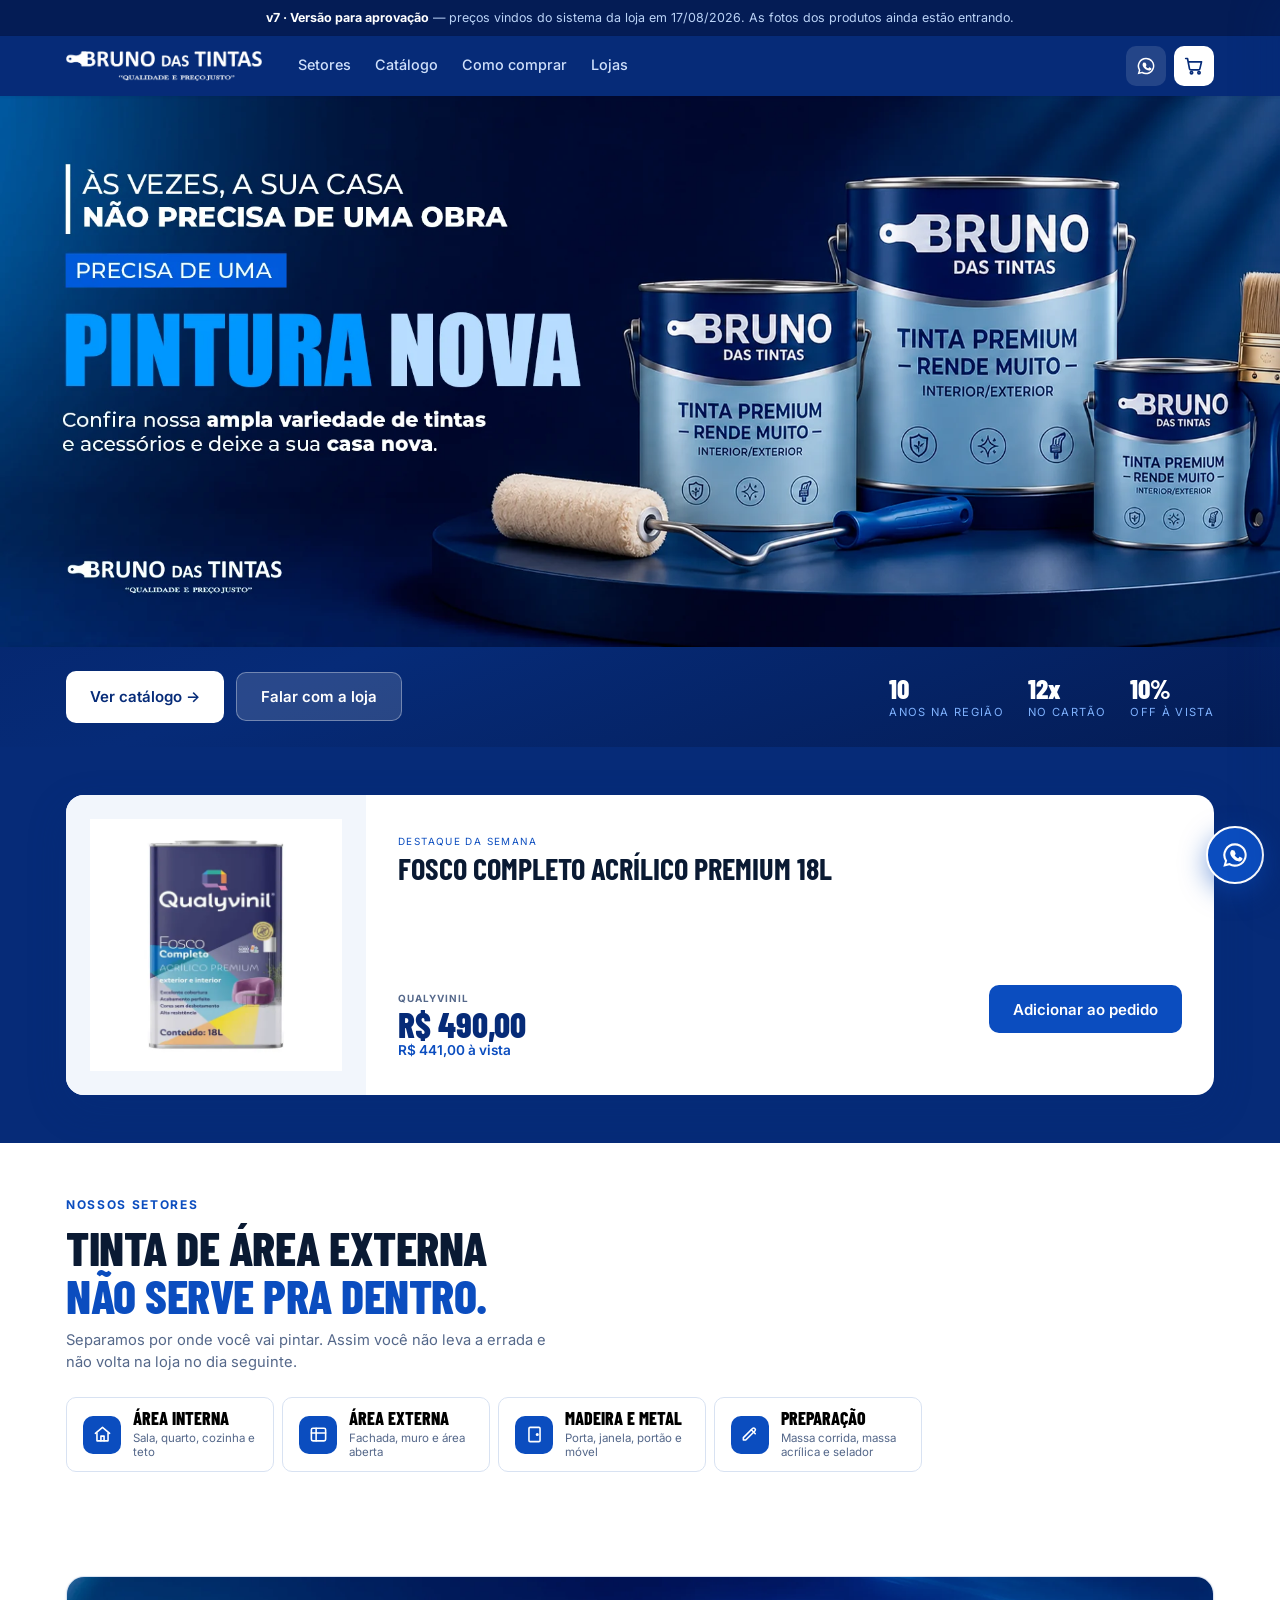
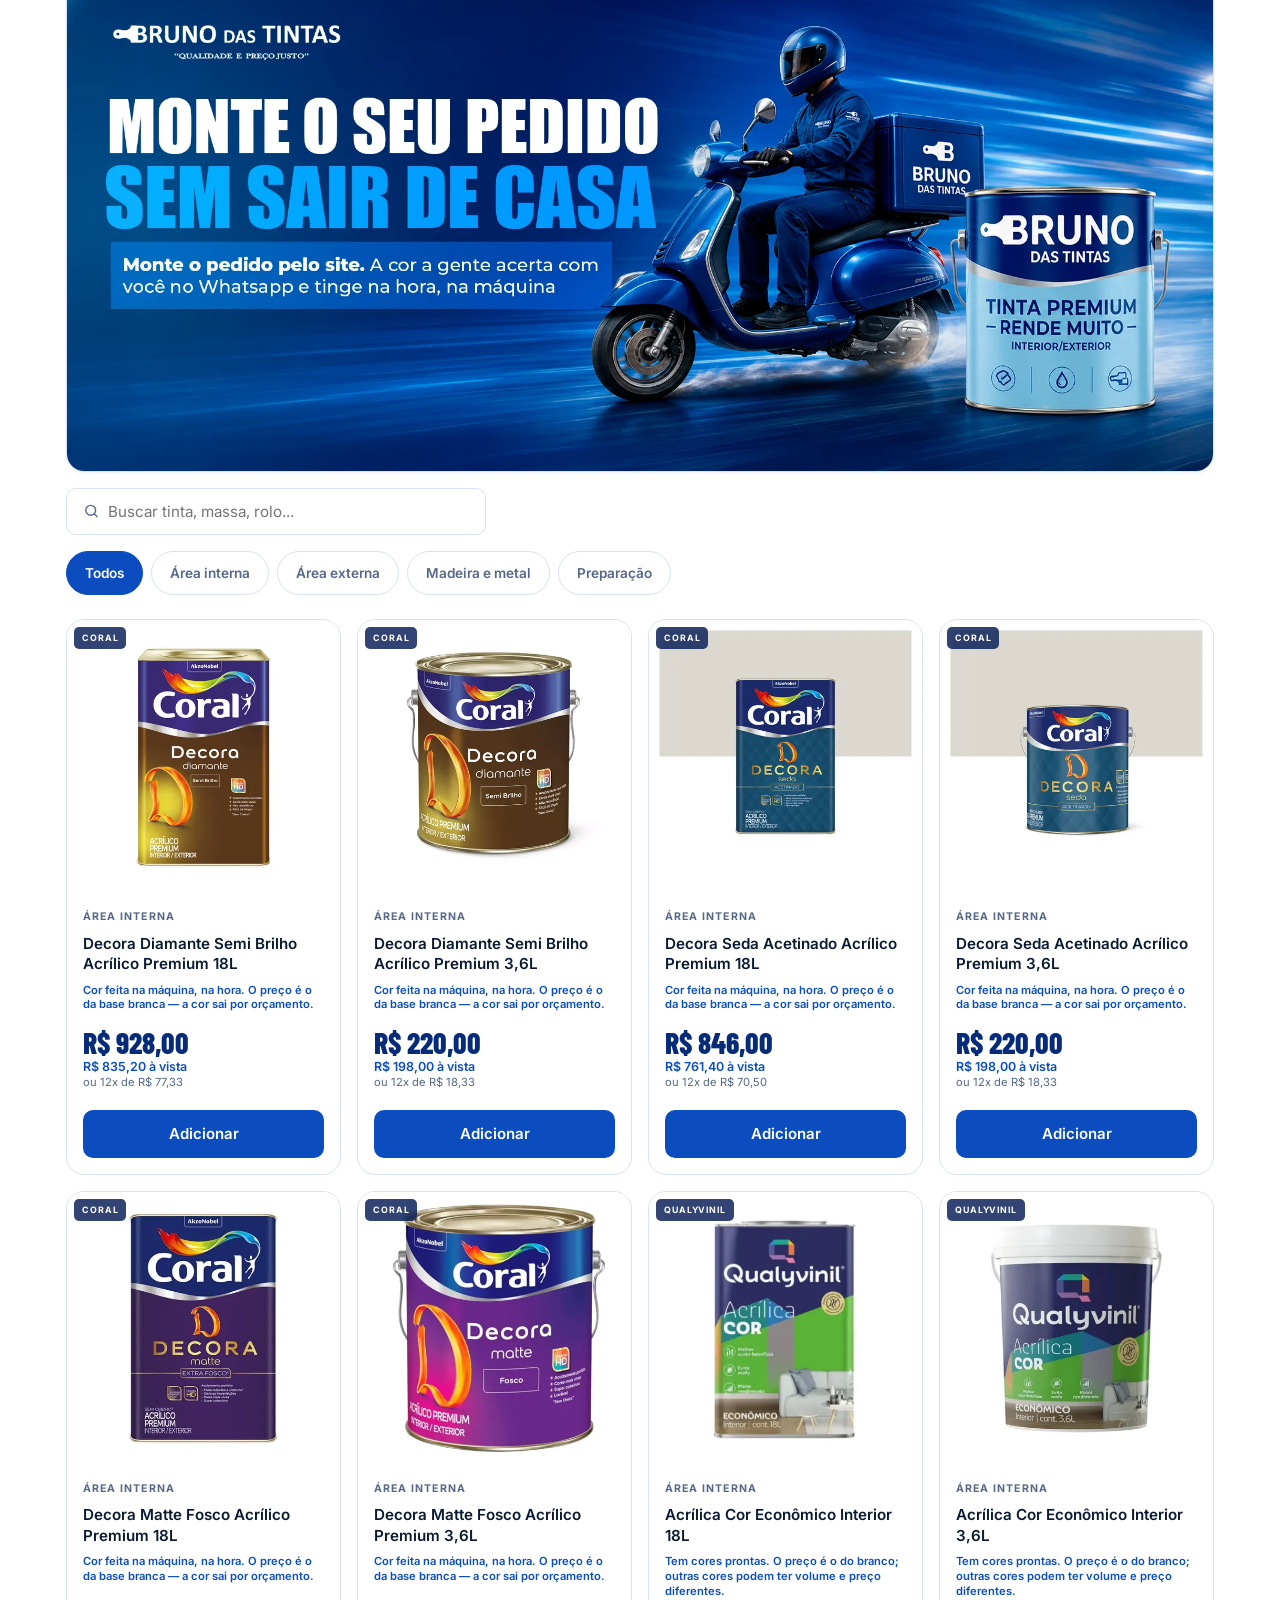
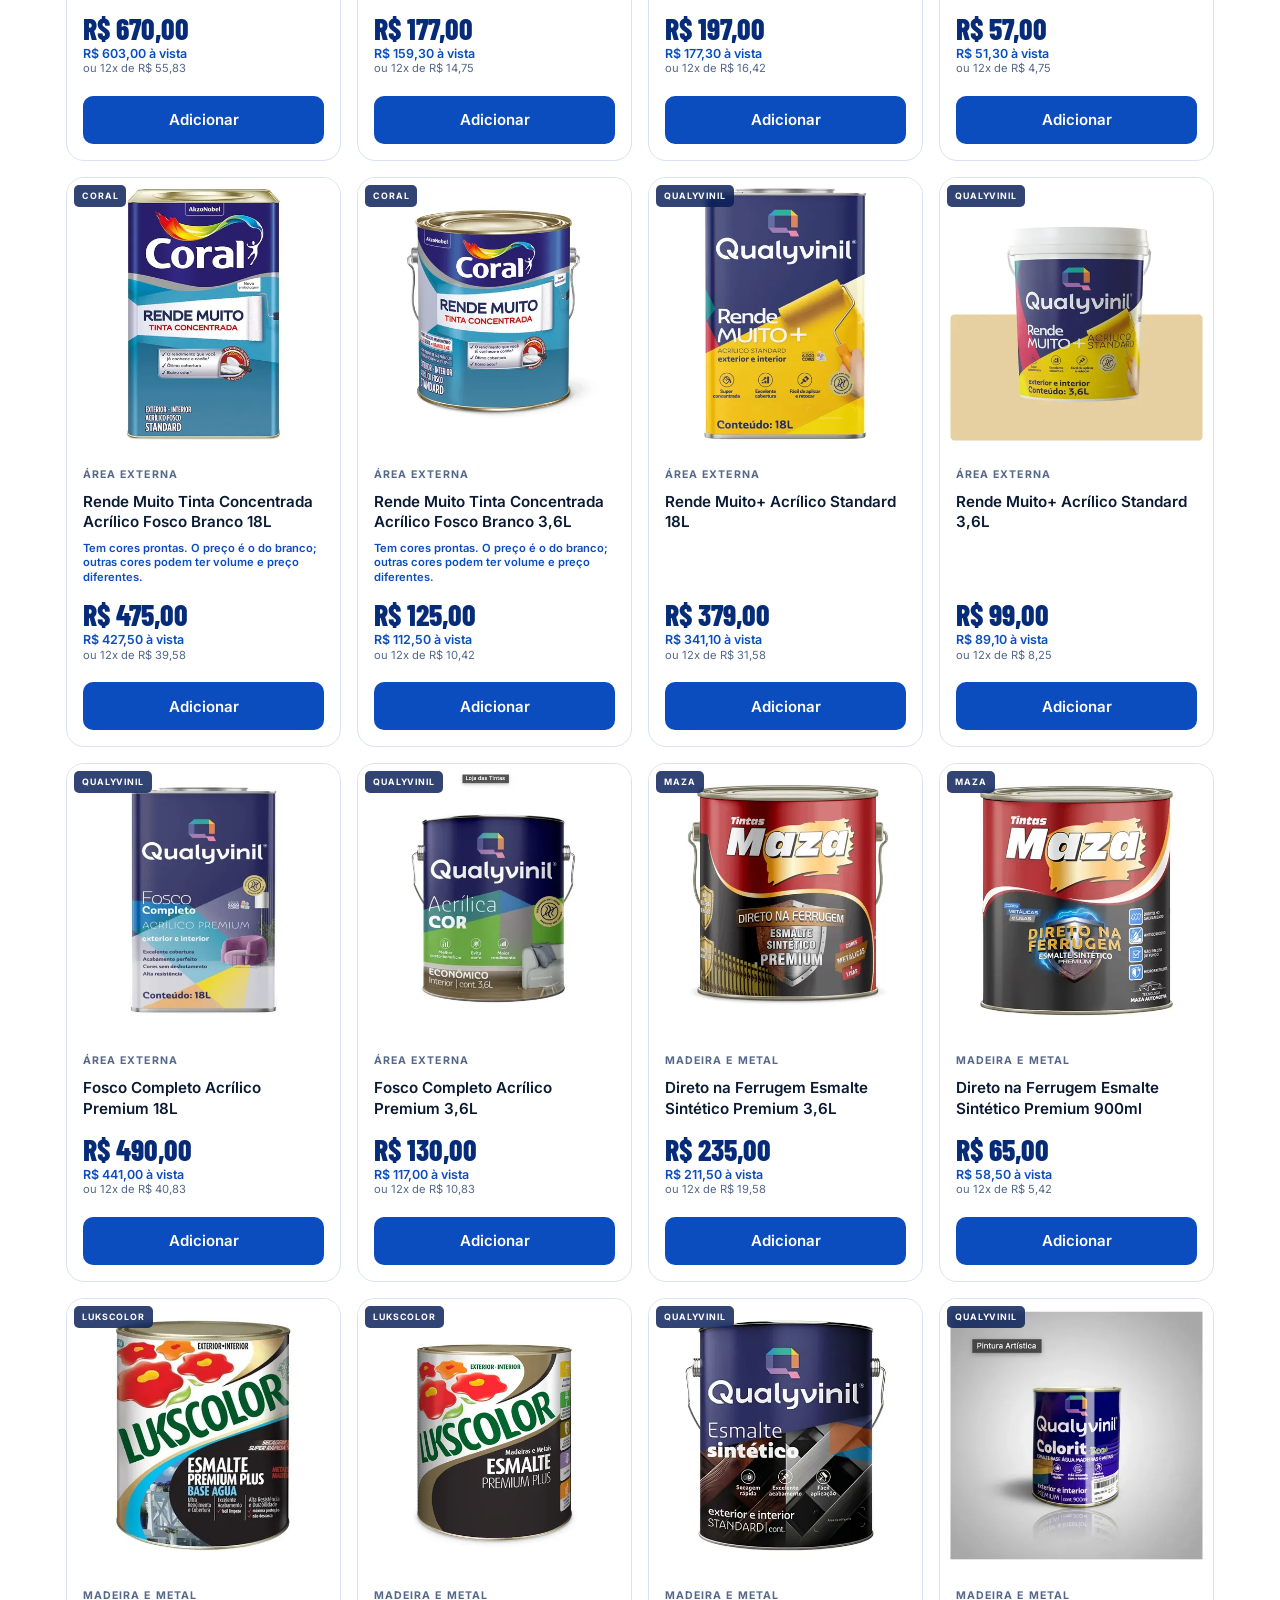
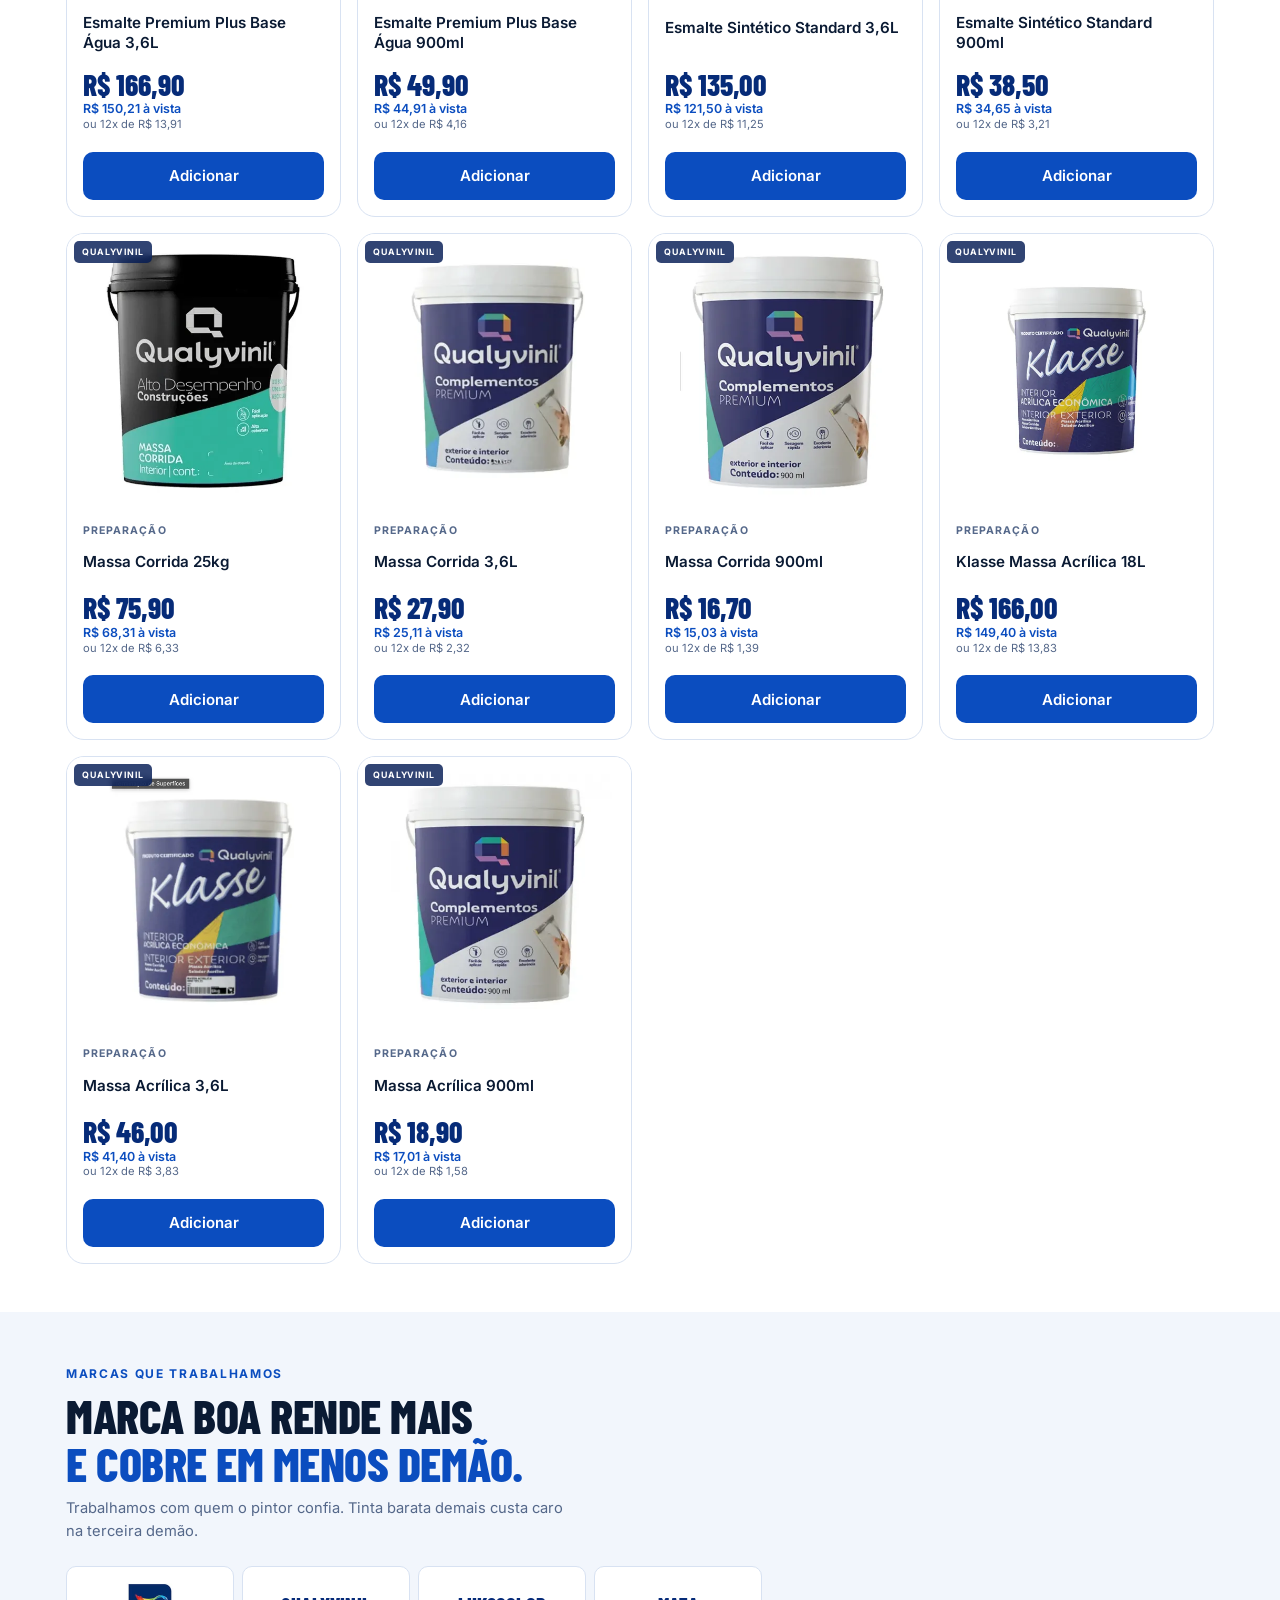
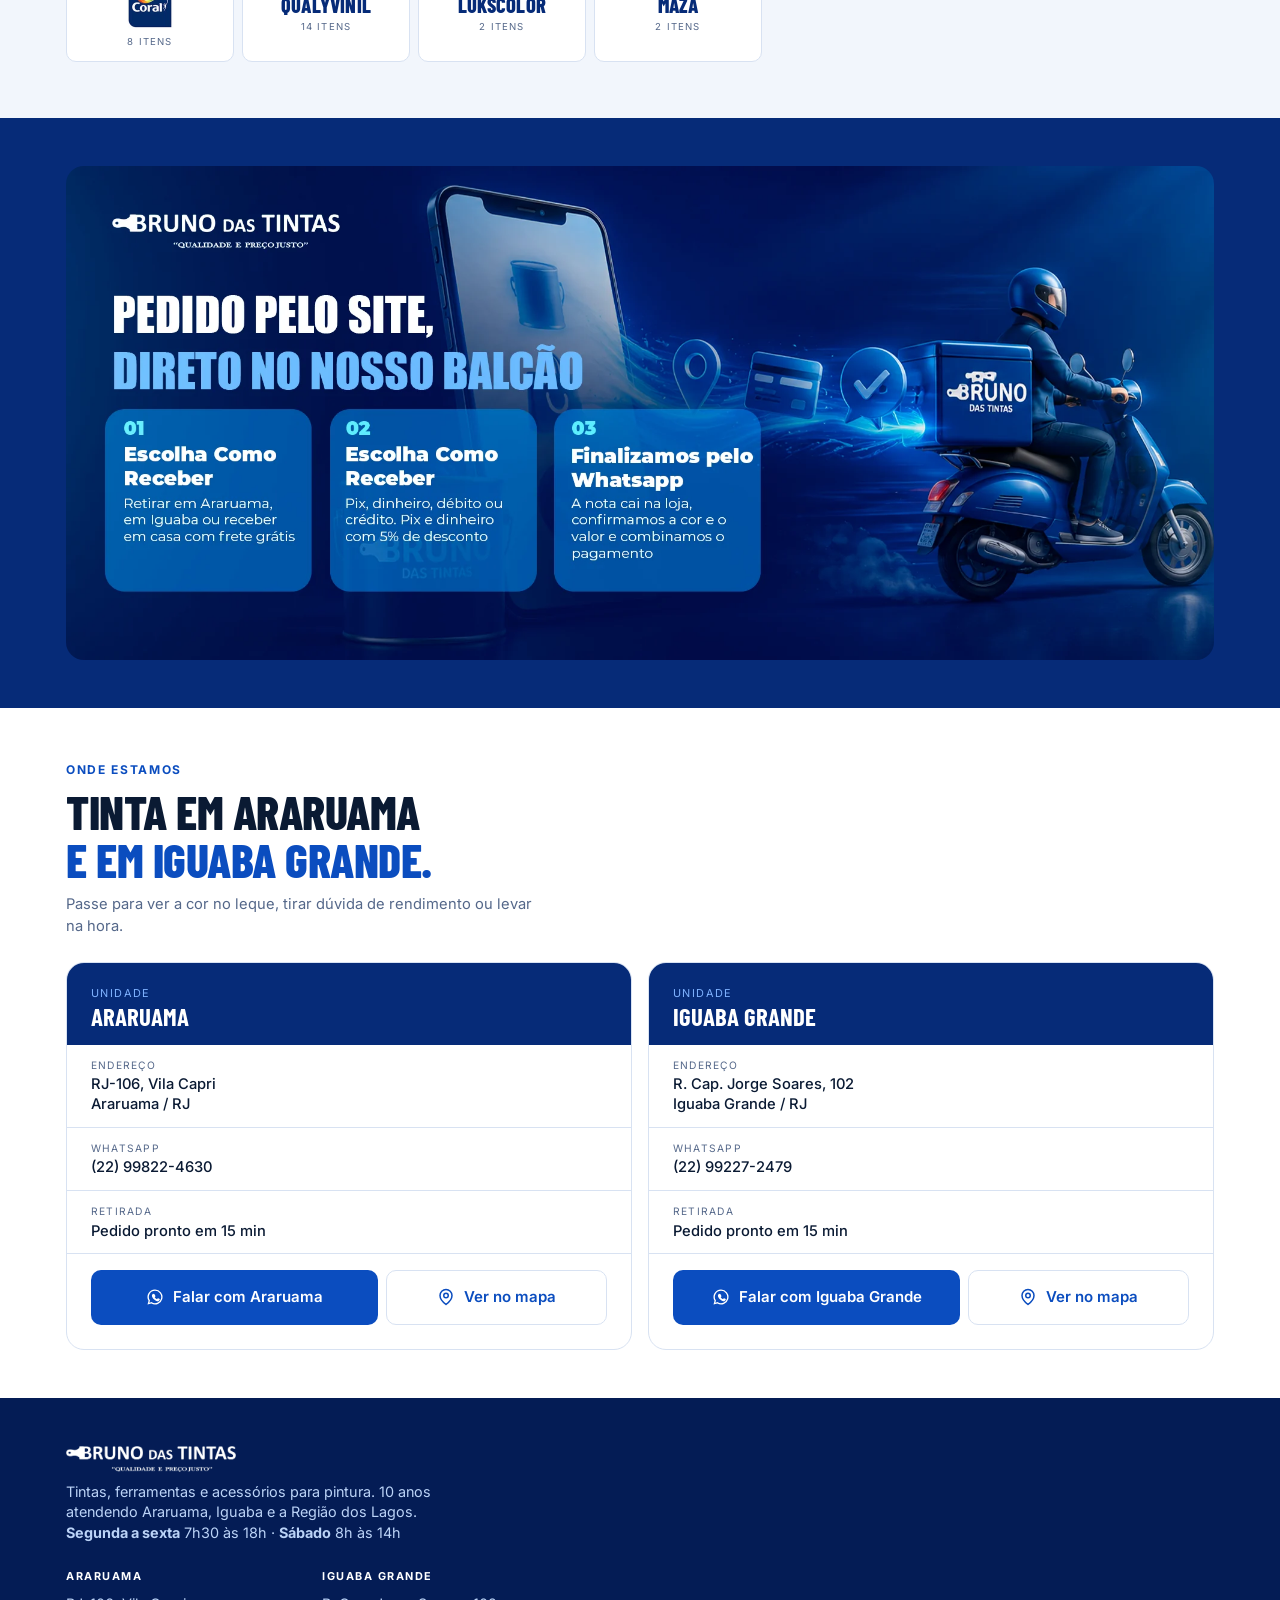
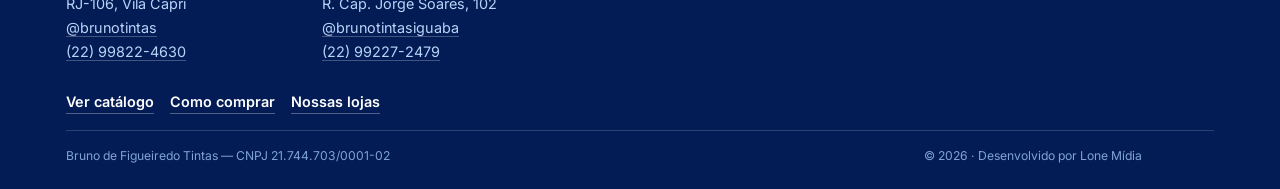
==== index.html @ f8537ded "Aplica os dados do Bruno: desconto 10%, sem juros, horário, Instagram e CEP Desconto à vista sobe de" ====
<!DOCTYPE html>
<html lang="pt-BR">
<head>
<meta charset="UTF-8">
<meta name="viewport" content="width=device-width, initial-scale=1.0">
<title>Loja de Tintas em Araruama e Iguaba Grande | Bruno das Tintas</title>
<meta name="description" content="Loja de tintas em Araruama e Iguaba Grande. Tinta Coral, Qualyvinil, Lukscolor e Maza, esmalte, massa corrida e acrílica. Monte o pedido pelo site, retire em 15 minutos ou receba em casa com frete grátis na Região dos Lagos.">
<meta name="theme-color" content="#062B78">
<link rel="canonical" href="https://www.brunodastintas.com.br/">
<link rel="icon" type="image/png" href="favicon.png">
<link rel="apple-touch-icon" href="apple-touch-icon.png">
<meta name="apple-mobile-web-app-capable" content="yes">
<meta name="apple-mobile-web-app-status-bar-style" content="black-translucent">
<meta name="apple-mobile-web-app-title" content="Bruno das Tintas">
<meta name="mobile-web-app-capable" content="yes">
<meta name="apple-mobile-web-app-capable" content="yes">
<meta name="apple-mobile-web-app-status-bar-style" content="black-translucent">
<meta name="apple-mobile-web-app-title" content="Bruno Tintas">
<meta name="mobile-web-app-capable" content="yes">
<meta name="application-name" content="Bruno das Tintas">
<meta property="og:title" content="Bruno das Tintas — Araruama e Iguaba">
<meta property="og:description" content="Loja de tintas em Araruama e Iguaba Grande. Monte seu pedido pelo site, retire em 15 minutos ou receba em casa com frete grátis.">
<meta property="og:image" content="https://www.brunodastintas.com.br/artes/capa.webp">
<meta property="og:type" content="website">
<meta property="og:url" content="https://www.brunodastintas.com.br/">
<meta property="og:locale" content="pt_BR">
<meta property="og:site_name" content="Bruno das Tintas">
<meta name="twitter:card" content="summary_large_image">
<link rel="preconnect" href="https://fonts.googleapis.com">
<link rel="preconnect" href="https://fonts.gstatic.com" crossorigin>
<link href="https://fonts.googleapis.com/css2?family=Barlow+Condensed:wght@600;700;800&family=Inter:wght@400;500;600;700&display=swap" rel="stylesheet">
<link rel="stylesheet" href="styles.css">
<script type="application/ld+json">
{
  "@context": "https://schema.org",
  "@graph": [
    {
      "@type": "HardwareStore",
      "@id": "https://www.brunodastintas.com.br/#araruama",
      "name": "Bruno das Tintas — Araruama",
      "legalName": "Bruno de Figueiredo Tintas",
      "description": "Loja de tintas, ferramentas e acessórios para pintura em Araruama, RJ.",
      "url": "https://www.brunodastintas.com.br/",
      "telephone": "+5522998224630",
      "image": "https://www.brunodastintas.com.br/artes/capa.webp",
      "priceRange": "$$",
      "address": {
        "@type": "PostalAddress",
        "streetAddress": "RJ-106, Vila Capri",
        "addressLocality": "Araruama",
        "addressRegion": "RJ",
        "addressCountry": "BR",
        "postalCode": "28981-630"
      },
      "areaServed": [
        "Araruama",
        "Iguaba Grande",
        "Região dos Lagos"
      ],
      "paymentAccepted": "Dinheiro, PIX, Cartão de débito, Cartão de crédito",
      "hasMap": "https://www.google.com/maps/search/?api=1&query=Bruno+das+Tintas%2C+RJ-106%2C+Vila+Capri%2C+Araruama+-+RJ",
      "currenciesAccepted": "BRL",
      "slogan": "Qualidade e preço justo",
      "knowsAbout": [
        "Tinta acrílica",
        "Tinta para parede",
        "Esmalte sintético",
        "Massa corrida",
        "Massa acrílica",
        "Tingimento de tinta",
        "Material de pintura"
      ],
      "makesOffer": {
        "@type": "Offer",
        "itemOffered": {
          "@type": "Product",
          "name": "Tintas, esmaltes e massas para pintura"
        },
        "areaServed": [
          "Araruama",
          "Iguaba Grande",
          "Região dos Lagos"
        ]
      },
      "sameAs": [
        "https://www.instagram.com/brunotintas/"
      ],
      "openingHoursSpecification": [
        {
          "@type": "OpeningHoursSpecification",
          "dayOfWeek": [
            "Monday",
            "Tuesday",
            "Wednesday",
            "Thursday",
            "Friday"
          ],
          "opens": "07:30",
          "closes": "18:00"
        },
        {
          "@type": "OpeningHoursSpecification",
          "dayOfWeek": "Saturday",
          "opens": "08:00",
          "closes": "14:00"
        }
      ]
    },
    {
      "@type": "HardwareStore",
      "@id": "https://www.brunodastintas.com.br/#iguaba",
      "name": "Bruno das Tintas — Iguaba Grande",
      "legalName": "Bruno de Figueiredo Tintas",
      "description": "Loja de tintas, ferramentas e acessórios para pintura em Iguaba Grande, RJ.",
      "url": "https://www.brunodastintas.com.br/",
      "telephone": "+5522992272479",
      "image": "https://www.brunodastintas.com.br/artes/capa.webp",
      "priceRange": "$$",
      "address": {
        "@type": "PostalAddress",
        "streetAddress": "Rua Capitão Jorge Soares, 102 - Loja A, Estação",
        "addressLocality": "Iguaba Grande",
        "addressRegion": "RJ",
        "addressCountry": "BR",
        "postalCode": "28960-514"
      },
      "areaServed": [
        "Iguaba Grande",
        "Araruama",
        "Região dos Lagos"
      ],
      "paymentAccepted": "Dinheiro, PIX, Cartão de débito, Cartão de crédito",
      "hasMap": "https://www.google.com/maps/search/?api=1&query=Bruno+das+Tintas%2C+Rua+Capit%C3%A3o+Jorge+Soares%2C+102%2C+Esta%C3%A7%C3%A3o%2C+Iguaba+Grande+-+RJ",
      "currenciesAccepted": "BRL",
      "slogan": "Qualidade e preço justo",
      "knowsAbout": [
        "Tinta acrílica",
        "Tinta para parede",
        "Esmalte sintético",
        "Massa corrida",
        "Massa acrílica",
        "Tingimento de tinta",
        "Material de pintura"
      ],
      "makesOffer": {
        "@type": "Offer",
        "itemOffered": {
          "@type": "Product",
          "name": "Tintas, esmaltes e massas para pintura"
        },
        "areaServed": [
          "Iguaba Grande",
          "Araruama",
          "Região dos Lagos"
        ]
      },
      "sameAs": [
        "https://www.instagram.com/brunotintasiguaba/"
      ],
      "openingHoursSpecification": [
        {
          "@type": "OpeningHoursSpecification",
          "dayOfWeek": [
            "Monday",
            "Tuesday",
            "Wednesday",
            "Thursday",
            "Friday"
          ],
          "opens": "07:30",
          "closes": "18:00"
        },
        {
          "@type": "OpeningHoursSpecification",
          "dayOfWeek": "Saturday",
          "opens": "08:00",
          "closes": "14:00"
        }
      ]
    }
  ]
}
</script>
</head>
<body>

<a class="skip" href="#catalogo">Pular para o catálogo</a>
<div class="mvp-bar"><b>v7 &middot; Versão para aprovação</b> — preços vindos do sistema da loja em 17/08/2026. As fotos dos produtos ainda estão entrando.</div>

<header class="topo">
  <div class="topo__linha">
    <a href="#" aria-label="Bruno das Tintas, início"><img class="logo" src="artes/logo.webp" width="900" height="138" alt="Bruno das Tintas"></a>
    <nav class="nav" aria-label="Principal">
      <a href="#setores">Setores</a><a href="#catalogo">Catálogo</a>
      <a href="#como">Como comprar</a><a href="#lojas">Lojas</a>
    </nav>
    <div class="topo__acoes">
      <button class="icone-btn" data-falar="" aria-label="Falar no WhatsApp">
        <svg width="20" height="20" viewBox="0 0 24 24" fill="#fff"><path d="M12 2a10 10 0 0 0-8.6 15.1L2 22l5.1-1.3A10 10 0 1 0 12 2m0 1.8a8.2 8.2 0 1 1-4.2 15.2l-.3-.2-3 .8.8-2.9-.2-.3A8.2 8.2 0 0 1 12 3.8m-2.5 4c-.2 0-.5 0-.7.4-.3.4-.9 1-.9 2.2s.9 2.5 1 2.7c.1.2 1.7 2.8 4.3 3.8 2.1.8 2.6.7 3 .6.6-.1 1.7-.7 2-1.4.2-.7.2-1.2.2-1.4l-.7-.4-1.5-.7c-.2-.1-.4-.1-.5.1l-.8 1c-.1.2-.3.2-.5.1-1.4-.6-2.3-1.9-2.6-2.3-.1-.2 0-.4.1-.5l.4-.5c.1-.2.2-.3.2-.5v-.4l-.8-1.9c-.2-.5-.4-.4-.6-.5z"/></svg>
      </button>
      <button class="icone-btn icone-btn--claro carrinho-btn" id="abrirCarrinho" aria-label="Abrir carrinho">
        <svg width="20" height="20" viewBox="0 0 24 24" fill="none" stroke="currentColor" stroke-width="2" stroke-linecap="round" stroke-linejoin="round"><circle cx="9" cy="20" r="1.4"/><circle cx="18" cy="20" r="1.4"/><path d="M2 3h2.2l2.4 12.4a1.6 1.6 0 0 0 1.6 1.3h9.2a1.6 1.6 0 0 0 1.6-1.3L21 7H5.3"/></svg>
        <span class="carrinho-badge" id="badgeCarrinho" aria-live="polite" aria-atomic="true">0</span>
      </button>
    </div>
  </div>
  <nav class="nav-mob" aria-label="Seções">
    <a href="#marcas">Marcas</a>
    <a href="#setores">Setores</a>
    <a href="#catalogo">Catálogo</a>
    <a href="#como">Como comprar</a>
    <a href="#lojas">Lojas</a>
  </nav>
</header>

<section class="capa">
  <!-- O texto fica no DOM nas duas telas: no celular ele é o hero visível;
       no desktop a arte já traz a mensagem, então o bloco vira só-leitor-de-tela
       para a página não ficar sem <h1>. -->
  <div class="wrap capa__texto">
    <span class="capa__selo">★ 10 anos em Araruama e Iguaba</span>
    <h1 class="display">Às vezes, sua casa não precisa de obra.<em>Precisa de uma pintura nova.</em></h1>
    <p class="capa__sub">Confira nossa ampla variedade de tintas e acessórios e deixe sua casa nova.</p>
  </div>

  <!-- Uma arte só, nas dimensões originais (1912x823), nas duas telas.
       Sem <picture> e sem recorte: a proporção é exatamente a que veio do
       designer, e o celular mostra a arte inteira, só que menor. -->
  <img class="capa__img" src="artes/capa.webp" width="1912" height="823" fetchpriority="high"
       alt="Às vezes a sua casa não precisa de uma obra, precisa de uma pintura nova. Latas de Tinta Premium Rende Muito da Bruno das Tintas.">

  <div class="capa__ctas">
    <div class="wrap">
      <a href="#catalogo" class="btn btn--branco">Ver catálogo →</a>
      <button data-falar="" class="btn btn--vidro">Falar com a loja</button>
      <div class="capa__stats">
        <div class="stat"><b>10</b><span>Anos na região</span></div>
        <div class="stat"><b>12x</b><span>No cartão</span></div>
        <div class="stat"><b>10%</b><span>Off à vista</span></div>
      </div>
    </div>
  </div>
</section>

<!-- o card é montado por renderDestaque() a partir do produto marcado
     com oferta:true em dados.js. Antes ficava escrito à mão aqui, então
     mudar o preço no dados.js não mudava o preço deste card. -->
<section class="destaque" id="destaque" hidden>
  <div class="wrap" id="destaqueCard"></div>
</section>

<section class="secao" id="setores">
  <div class="wrap">
    <div class="secao__cabeca">
      <span class="eyebrow">Nossos setores</span>
      <h2 class="display">Tinta de área externa<em>não serve pra dentro.</em></h2>
      <p>Separamos por onde você vai pintar. Assim você não leva a errada e não volta na loja no dia seguinte.</p>
    </div>
    <div class="trilho-caixa">
      <button class="trilho-seta trilho-seta--esq" data-rola="setores-grid" data-dir="-1" aria-label="Ver setores anteriores">‹</button>
      <div class="setores" id="setores-grid"></div>
      <button class="trilho-seta trilho-seta--dir" data-rola="setores-grid" data-dir="1" aria-label="Ver mais setores">›</button>
    </div>
  </div>
</section>

<section class="secao" id="catalogo">
  <div class="wrap">
    <div class="secao__cabeca so-mob">
      <span class="eyebrow">Catálogo</span>
      <h2 class="display">Monte seu pedido<em>sem sair de casa.</em></h2>
      <p>Escolha o que precisa e mande. A cor a gente acerta com você no WhatsApp — tem cor pronta e tem cor feita na máquina, depende da linha.</p>
    </div>
    <h2 class="sr-only so-desk">Monte seu pedido sem sair de casa</h2>
    <img class="arte-secao" src="artes/secao-catalogo.webp" width="1912" height="823" loading="lazy"
         alt="Monte o seu pedido sem sair de casa. Entregador da Bruno das Tintas de moto, com lata de Tinta Premium Rende Muito.">
    <div class="busca">
      <svg width="18" height="18" viewBox="0 0 24 24" fill="none" stroke="#55688A" stroke-width="2" stroke-linecap="round"><circle cx="11" cy="11" r="7"/><path d="m20 20-3.5-3.5"/></svg>
      <input type="search" id="busca" placeholder="Buscar tinta, massa, rolo..." aria-label="Buscar produtos">
    </div>
    <div class="filtros" id="filtros"></div>
    <div class="grade" id="grade"></div>
  </div>
</section>

<section class="secao secao--gelo" id="marcas">
  <div class="wrap">
    <div class="secao__cabeca" style="margin-bottom:var(--e6)">
      <span class="eyebrow">Marcas que trabalhamos</span>
      <h2 class="display">Marca boa rende mais<em>e cobre em menos demão.</em></h2>
      <p>Trabalhamos com quem o pintor confia. Tinta barata demais custa caro na terceira demão.</p>
    </div>
    <div class="trilho-caixa">
      <button class="trilho-seta trilho-seta--esq" data-rola="trilhoMarcas" data-dir="-1" aria-label="Ver marcas anteriores">‹</button>
      <div class="marcas__trilho" id="trilhoMarcas"></div>
      <button class="trilho-seta trilho-seta--dir" data-rola="trilhoMarcas" data-dir="1" aria-label="Ver mais marcas">›</button>
    </div>
  </div>
</section>

<section class="secao secao--azul secao--arte" id="como">
  <div class="wrap">
    <div class="secao__cabeca so-mob">
      <span class="eyebrow">Como comprar</span>
      <h2 class="display">Você pede daí,<em>a gente separa aqui.</em></h2>
      <p>Nada é cobrado pelo site. O pedido cai no nosso WhatsApp com a nota item por item, a gente confere o estoque e combina o pagamento com você.</p>
    </div>
    <div class="passos so-mob">
      <div class="passo"><div class="passo__n display">01</div><h3>Monte o pedido</h3><p>Escolha os produtos no catálogo. A cor a gente acerta na conversa.</p></div>
      <div class="passo"><div class="passo__n display">02</div><h3>Escolha como receber</h3><p>Retirar em Araruama, em Iguaba, ou receber em casa com frete grátis.</p></div>
      <div class="passo"><div class="passo__n display">03</div><h3>Diga como quer pagar</h3><p>PIX, dinheiro, débito ou crédito em até 12x sem juros. PIX, dinheiro e débito têm 10% de desconto.</p></div>
      <div class="passo"><div class="passo__n display">04</div><h3>A gente fecha no WhatsApp</h3><p>A nota cai na loja, confirmamos a cor e o valor, e combinamos o pagamento.</p></div>
    </div>
    <h2 class="sr-only so-desk">Pedido pelo site, direto no nosso balcão</h2>
    <img class="arte-secao arte-secao--solta" src="artes/secao-como-comprar.webp" width="1912" height="823" loading="lazy"
         alt="Pedido pelo site, direto no nosso balcão. Passo 1: escolha como receber — retirar em Araruama, em Iguaba, ou receber em casa com frete grátis. Passo 2: escolha como pagar — PIX, dinheiro, débito ou crédito, com 10% de desconto no PIX, dinheiro e débito. Passo 3: finalizamos pelo WhatsApp — a nota cai na loja, confirmamos a cor e o valor e combinamos o pagamento.">
  </div>
</section>

<section class="secao" id="lojas">
  <div class="wrap">
    <div class="secao__cabeca">
      <span class="eyebrow">Onde estamos</span>
      <h2 class="display">Tinta em Araruama<em>e em Iguaba Grande.</em></h2>
      <p>Passe para ver a cor no leque, tirar dúvida de rendimento ou levar na hora.</p>
    </div>
    <div class="lojas" id="lojas-grid"></div>
  </div>
</section>

<footer class="rodape">
  <div class="wrap">
    <div class="rodape__topo">
      <div class="rodape__marca">
        <img class="logo" src="artes/logo.webp" width="900" height="138" alt="Bruno das Tintas">
        <p>Tintas, ferramentas e acessórios para pintura. 10 anos atendendo Araruama, Iguaba e a Região dos Lagos.</p>
        <p><b>Segunda a sexta</b> 7h30 às 18h · <b>Sábado</b> 8h às 14h</p>
      </div>
    </div>

    <div class="rodape__lojas">
      <div class="rodape__loja">
        <h4>Araruama</h4>
        <p>RJ-106, Vila Capri</p>
        <p><a href="https://www.instagram.com/brunotintas/" target="_blank" rel="noopener">@brunotintas</a></p>
        <p><a href="https://wa.me/5522998224630" target="_blank" rel="noopener">(22) 99822-4630</a></p>
      </div>
      <div class="rodape__loja">
        <h4>Iguaba Grande</h4>
        <p>R. Cap. Jorge Soares, 102</p>
        <p><a href="https://www.instagram.com/brunotintasiguaba/" target="_blank" rel="noopener">@brunotintasiguaba</a></p>
        <p><a href="https://wa.me/5522992272479" target="_blank" rel="noopener">(22) 99227-2479</a></p>
      </div>
    </div>

    <nav class="rodape__links" aria-label="Rodapé">
      <a href="#catalogo">Ver catálogo</a>
      <a href="#como">Como comprar</a>
      <a href="#lojas">Nossas lojas</a>
    </nav>

    <div class="rodape__base">
      <span>Bruno de Figueiredo Tintas — CNPJ 21.744.703/0001-02</span>
      <span>© 2026 · Desenvolvido por Lone Mídia</span>
    </div>
  </div>
</footer>

<button class="wpp-float" data-falar="" aria-label="Falar no WhatsApp">
  <svg width="28" height="28" viewBox="0 0 24 24" fill="#fff"><path d="M12 2a10 10 0 0 0-8.6 15.1L2 22l5.1-1.3A10 10 0 1 0 12 2m0 1.8a8.2 8.2 0 1 1-4.2 15.2l-.3-.2-3 .8.8-2.9-.2-.3A8.2 8.2 0 0 1 12 3.8m-2.5 4c-.2 0-.5 0-.7.4-.3.4-.9 1-.9 2.2s.9 2.5 1 2.7c.1.2 1.7 2.8 4.3 3.8 2.1.8 2.6.7 3 .6.6-.1 1.7-.7 2-1.4.2-.7.2-1.2.2-1.4l-.7-.4-1.5-.7c-.2-.1-.4-.1-.5.1l-.8 1c-.1.2-.3.2-.5.1-1.4-.6-2.3-1.9-2.6-2.3-.1-.2 0-.4.1-.5l.4-.5c.1-.2.2-.3.2-.5v-.4l-.8-1.9c-.2-.5-.4-.4-.6-.5z"/></svg>
</button>

<button class="barra-pedido" id="barraPedido" hidden>
  <span class="barra-pedido__esq">
    <b id="barraQtd">0 itens</b>
    <small id="barraTotal">R$ 0,00</small>
  </span>
  <span class="barra-pedido__btn">Ver pedido →</span>
</button>

<div class="veu" id="veu"></div>

<aside class="gaveta" id="gaveta" role="dialog" aria-modal="true" aria-label="Seu pedido" tabindex="-1">
  <div class="gaveta__topo">
    <h3 class="display">Seu pedido</h3>
    <button class="icone-btn" style="background:var(--gelo-2);color:var(--texto)" id="fecharCarrinho" aria-label="Fechar">
      <svg width="18" height="18" viewBox="0 0 24 24" fill="none" stroke="currentColor" stroke-width="2.4" stroke-linecap="round"><path d="M18 6 6 18M6 6l12 12"/></svg>
    </button>
  </div>
  <div class="gaveta__corpo" id="itensCarrinho"></div>
  <div class="gaveta__pe" id="peCarrinho" style="display:none">
    <div class="total"><span>Total</span><b id="totalCarrinho">R$ 0,00</b></div>
    <button class="btn btn--azul btn--bloco" id="irCheckout">Finalizar pedido →</button>
    <button class="btn btn--linha btn--bloco" id="continuarComprando" style="margin-top:10px">← Continuar comprando</button>
  </div>
</aside>

<div class="modal" id="modal" role="dialog" aria-modal="true" aria-labelledby="tituloModal" tabindex="-1">
  <div class="modal__caixa">
    <div class="modal__topo">
      <h3 class="display" id="tituloModal">Seus dados</h3>
      <button class="icone-btn" style="background:var(--gelo-2);color:var(--texto)" id="fecharModal" aria-label="Fechar">
        <svg width="18" height="18" viewBox="0 0 24 24" fill="none" stroke="currentColor" stroke-width="2.4" stroke-linecap="round"><path d="M18 6 6 18M6 6l12 12"/></svg>
      </button>
    </div>
    <div class="modal__corpo" id="corpoModal"></div>
  </div>
</div>
<script src="imagens.js"></script>
<script src="dados.js"></script>
<script src="app.js"></script>
</body>
</html>
---- styles.css ----
:root{
  --azul-noite:#041C55;
  --azul-profundo:#062B78;
  --azul:#0B4DBF;
  --azul-claro:#2E7BF6;
  --azul-sol:#7FB2FF;
  --azul-vidro:rgba(11,77,191,.08);

  --branco:#FFFFFF;
  --gelo:#F2F6FC;
  --gelo-2:#E4ECF8;
  --borda:#D8E2F2;

  --texto:#0A1A33;
  --texto-fraco:#55688A;

  --e1:4px; --e2:8px; --e3:12px; --e4:16px; --e6:24px;
  --e8:32px; --e12:48px; --e16:64px; --e20:80px;

  --raio:10px; --raio-g:18px;
  --sombra:0 1px 3px rgba(10,26,51,.07);
  --sombra-alta:0 14px 40px rgba(6,43,120,.18);

  --display:'Barlow Condensed','Arial Narrow',system-ui,sans-serif;
  --corpo:'Inter',system-ui,-apple-system,sans-serif;

  --max:1180px;
}
*{box-sizing:border-box;margin:0;padding:0}
html{scroll-behavior:smooth}
/* o topo é fixo: sem isso, clicar num link do menu esconde o começo da seção */
section[id],div[id]{scroll-margin-top:104px}
@media (min-width:900px){section[id],div[id]{scroll-margin-top:76px}}
body{font-family:var(--corpo);font-size:16px;line-height:1.6;color:var(--texto);background:var(--branco);-webkit-font-smoothing:antialiased}
img{max-width:100%;display:block;height:auto}
button{font-family:inherit;cursor:pointer;border:none;background:none}
a{color:inherit;text-decoration:none}
:focus-visible{outline:3px solid var(--azul-claro);outline-offset:2px;border-radius:4px}

.wrap{max-width:var(--max);margin:0 auto;padding:0 var(--e4)}
.display{font-family:var(--display);font-weight:800;line-height:.95;letter-spacing:-.01em;text-transform:uppercase;text-wrap:balance}
.eyebrow{font-size:.75rem;font-weight:700;letter-spacing:.14em;text-transform:uppercase;color:var(--azul)}

.skip{
  position:absolute;left:-9999px;top:0;z-index:100;
  background:var(--branco);color:var(--azul-profundo);
  padding:12px 20px;border-radius:0 0 var(--raio) 0;font-weight:600;
}
.skip:focus{left:0}

@media (prefers-reduced-motion:reduce){
  *,*::before,*::after{animation-duration:.01ms !important;transition-duration:.01ms !important;scroll-behavior:auto !important}
}

.mvp-bar{background:var(--azul-noite);color:#BBD3F7;font-size:.78rem;text-align:center;padding:var(--e2) var(--e4)}
.mvp-bar b{color:#fff}

/* ---------- topo ---------- */
.topo{position:sticky;top:0;z-index:40;background:var(--azul-profundo);color:var(--branco);box-shadow:var(--sombra)}
.topo__linha{display:flex;align-items:center;gap:var(--e3);padding:10px var(--e4);max-width:var(--max);margin:0 auto}
.logo{height:22px;width:auto;flex-shrink:0}
.nav{display:none;gap:var(--e6);margin-left:var(--e6);font-size:.9rem;font-weight:500}
.nav a{color:#CFE0FB;padding:6px 0;border-bottom:2px solid transparent}
.nav a:hover{color:#fff;border-color:var(--azul-sol)}
.topo__acoes{display:flex;align-items:center;gap:var(--e2);margin-left:auto}

/* navegação do celular: linha rolável, sem hambúrguer escondendo tudo */
.nav-mob{
  display:flex;gap:6px;overflow-x:auto;
  padding:0 var(--e4) 10px;
  scrollbar-width:none;-webkit-overflow-scrolling:touch;
}
.nav-mob::-webkit-scrollbar{display:none}
.nav-mob a{
  flex:0 0 auto;white-space:nowrap;
  display:inline-flex;align-items:center;min-height:38px;
  background:rgba(255,255,255,.12);color:#DCE8FB;
  padding:0 14px;border-radius:999px;
  font-size:.8rem;font-weight:600;
}
.nav-mob a:active{background:rgba(255,255,255,.24)}

/* mostrar só num tamanho de tela */
.so-mob{display:block}
.so-desk{display:none}
.txt-curto{display:inline}
.txt-longo{display:none}

/* foto do hero no celular */

/* barra de pedido fixa no rodapé do celular */
.barra-pedido{
  position:fixed;left:0;right:0;bottom:0;z-index:36;
  display:flex;align-items:center;gap:var(--e4);
  padding:var(--e3) var(--e4);
  padding-bottom:calc(var(--e3) + env(safe-area-inset-bottom));
  background:var(--azul-profundo);color:#fff;text-align:left;
  box-shadow:0 -6px 24px rgba(4,20,60,.28);
}
.barra-pedido[hidden]{display:none}
.barra-pedido__esq{flex:1;min-width:0}
.barra-pedido__esq b{display:block;font-size:.78rem;font-weight:600;color:var(--azul-sol)}
.barra-pedido__esq small{display:block;font-family:var(--display);font-size:1.5rem;font-weight:800;color:#fff;line-height:1.1}
.barra-pedido__btn{
  background:var(--branco);color:var(--azul-profundo);
  padding:12px 20px;border-radius:var(--raio);
  font-size:.9rem;font-weight:700;white-space:nowrap;
}
.icone-btn{width:40px;height:40px;border-radius:10px;display:grid;place-items:center;background:rgba(255,255,255,.12);color:#fff;transition:background .15s}
.icone-btn:hover{background:rgba(255,255,255,.24)}
.icone-btn--claro{background:var(--branco);color:var(--azul-profundo)}
.icone-btn--claro:hover{background:#E9F0FC}
.carrinho-btn{position:relative}
.carrinho-badge{position:absolute;top:-5px;right:-5px;min-width:20px;height:20px;padding:0 5px;border-radius:10px;background:var(--branco);color:var(--azul-profundo);font-size:.68rem;font-weight:700;display:none;place-items:center;box-shadow:0 0 0 2px var(--azul-profundo)}
.carrinho-badge.on{display:grid}

/* ---------- hero ---------- */
.stat b{display:block;font-family:var(--display);font-size:1.5rem;font-weight:800;color:#fff;line-height:1}
.stat span{font-size:.6rem;letter-spacing:.06em;text-transform:uppercase;color:var(--azul-sol);line-height:1.25;display:block;margin-top:3px}
@media (min-width:560px){.stat span{font-size:.7rem;letter-spacing:.12em}.stat b{font-size:1.7rem}}

/* No celular a destaque entra logo depois dos CTAs da capa. Sem respiro no
   topo o card encostava na faixa de cima e a troca de azul caía exatamente
   na borda dele, fazendo o produto parecer solto na página. */
.destaque{background:var(--azul-profundo);padding:var(--e6) 0 var(--e8)}
/* Card do destaque — grid achatado: foto, topo, info e botão são irmãos,
   e cada tela os recoloca. No celular a foto é miniatura ao lado do preço;
   no desktop vira a coluna esquerda inteira. */
.hero__card{
  background:var(--branco);color:var(--texto);
  border-radius:var(--raio-g);overflow:hidden;box-shadow:var(--sombra-alta);
  max-width:380px;width:100%;
  display:grid;align-items:center;
  grid-template-columns:68px 1fr;
  grid-template-areas:
    "topo topo"
    "foto info"
    "btn  btn";
  column-gap:var(--e3);row-gap:var(--e4);
}
.hero__card-topo{grid-area:topo;align-self:stretch;background:var(--azul-noite);color:#fff;padding:var(--e3) var(--e4)}
.hero__card-topo b{font-family:var(--display);font-size:1.3rem;display:block;line-height:1.05;text-transform:uppercase}
.hero__card-topo span{font-size:.62rem;letter-spacing:.14em;text-transform:uppercase;color:var(--azul-sol)}
.hero__card-foto{grid-area:foto;width:68px;height:68px;margin-left:var(--e4);
  border-radius:10px;overflow:hidden;background:var(--azul);display:grid;place-items:center}
.hero__card-foto img{width:100%;height:100%;object-fit:contain;display:block}
.hero__card-info{grid-area:info;min-width:0;margin-right:var(--e4)}
.hero__card-marca{font-size:.62rem;font-weight:700;letter-spacing:.1em;text-transform:uppercase;color:var(--texto-fraco)}
.hero__card-preco{font-family:var(--display);font-size:1.6rem;font-weight:800;color:var(--azul-profundo);line-height:1}
.hero__card-avista{font-size:.72rem;font-weight:600;color:var(--azul);line-height:1.3}
.hero__card-btn{grid-area:btn;margin:0 var(--e4) var(--e4);justify-content:center}

@media (min-width:900px){
  .destaque{padding:var(--e12) 0}
  /* Faixa horizontal. Antes o card herdava margin-left:auto do hero de duas
     colunas que não existe mais e ficava colado na direita, com ~780px de
     vazio ao lado — era o buraco que aparecia na tela. */
  .hero__card{
    max-width:none;
    grid-template-columns:300px 1fr auto;
    grid-template-areas:
      "foto topo topo"
      "foto info btn";
    column-gap:var(--e8);row-gap:var(--e3);
  }
  .hero__card-foto{width:100%;height:100%;min-height:230px;margin:0;border-radius:0;background:var(--gelo)}
  .hero__card-foto img{padding:var(--e6)}
  .hero__card-topo{background:transparent;color:var(--texto);padding:var(--e8) var(--e8) 0 0}
  .hero__card-topo span{color:var(--azul)}
  .hero__card-topo b{font-size:1.9rem}
  .hero__card-info{margin:0}
  .hero__card-preco{font-size:2.2rem}
  .hero__card-avista{font-size:.85rem}
  .hero__card-btn{margin:0 var(--e8) var(--e8) 0;align-self:center;padding-inline:var(--e8)}
}

/* ---------- botões ---------- */
.btn{display:inline-flex;align-items:center;justify-content:center;gap:9px;padding:14px 24px;border-radius:var(--raio);font-size:.94rem;font-weight:600;min-height:48px;transition:background .15s,transform .1s,border-color .15s,color .15s;text-align:center}
.btn:active{transform:translateY(1px)}
.btn--azul{background:var(--azul);color:#fff}
.btn--azul:hover{background:var(--azul-profundo)}
.btn--branco{background:var(--branco);color:var(--azul-profundo)}
.btn--branco:hover{background:#E9F0FC}
.btn--vidro{background:rgba(255,255,255,.14);color:#fff;border:1px solid rgba(255,255,255,.34)}
.btn--vidro:hover{background:rgba(255,255,255,.26)}
.btn--linha{background:transparent;color:var(--azul);border:1.5px solid var(--borda)}
.btn--linha:hover{border-color:var(--azul)}
.btn--bloco{width:100%}
.btn[disabled]{opacity:.5;cursor:not-allowed}

/* ---------- seções ---------- */
.secao{padding:var(--e8) 0}
@media (min-width:560px){.secao{padding:var(--e12) 0}}
.secao--gelo{background:var(--gelo)}
.secao--azul{background:var(--azul-profundo);color:#fff}
.secao__cabeca{margin-bottom:var(--e4)}
@media (min-width:560px){.secao__cabeca{margin-bottom:var(--e6)}}
.secao__cabeca h2{font-size:clamp(1.6rem,5.5vw,3rem);margin:6px 0 10px;line-height:1}
.secao__cabeca h2 em{font-style:normal;color:var(--azul);display:block}
.secao--azul .secao__cabeca h2 em{color:var(--azul-sol)}
.secao--azul .eyebrow{color:var(--azul-sol)}
.secao__cabeca p{color:var(--texto-fraco);max-width:56ch;font-size:.92rem;line-height:1.5;text-wrap:pretty}
.secao--azul .secao__cabeca p{color:#CFE0FB}

/* ---------- banner de capa ----------
   No desktop entra a arte inteira (banner@2x), que é composição única.
   No celular o título é TEXTO, não imagem: a arte vertical que existia aqui
   tinha sido remontada recortando pedaços do banner horizontal, e as emendas
   apareciam na tela. Só a foto vem como imagem. */
.capa{background:
  radial-gradient(900px 440px at 80% 6%,rgba(46,123,246,.4),transparent 62%),
  linear-gradient(160deg,var(--azul-noite) 0%,var(--azul-profundo) 62%,var(--azul-noite) 100%)}
.capa picture{display:block}
.capa img,.capa__img{width:100%;height:auto;display:block}

/* A arte já traz título e subtítulo desenhados, nas duas telas. O bloco de
   texto continua no DOM mas fora da tela: é ele que dá o <h1> à página, para
   busca e leitor de tela. Sem ele o site ficaria sem cabeçalho de nível 1. */
.capa__texto{
  position:absolute;width:1px;height:1px;padding:0;margin:-1px;
  overflow:hidden;clip:rect(0 0 0 0);white-space:nowrap;border:0;
}
/* fundo transparente: quem pinta é o gradiente da seção. Cor chapada aqui
   criava uma emenda visível logo abaixo da arte. */
.capa__ctas{background:transparent;padding:0 var(--e4) var(--e6)}
.capa__ctas .wrap{display:grid;grid-template-columns:1fr 1fr;gap:10px;padding-top:var(--e4)}
.capa__ctas .btn{padding:14px 10px;font-size:.86rem;white-space:nowrap}
@media (min-width:560px){
  .capa__ctas .wrap{display:flex;flex-wrap:wrap;gap:var(--e3);align-items:center;padding-top:var(--e6)}
  .capa__ctas .btn{padding:14px 24px;font-size:.94rem}
}
.capa__stats{display:grid;grid-template-columns:repeat(3,1fr);gap:var(--e2);grid-column:1/-1;padding-top:var(--e3);border-top:1px solid rgba(255,255,255,.2)}
@media (min-width:560px){.capa__stats{display:flex;gap:var(--e6);flex-wrap:wrap;margin-left:auto;grid-column:auto;padding-top:0;border:none}}

/* faixa de campanha no meio */
.sr-only{
  position:absolute;width:1px;height:1px;padding:0;margin:-1px;
  overflow:hidden;clip:rect(0 0 0 0);white-space:nowrap;border:0;
}
/* sem display:block aqui — esta regra vem DEPOIS de .so-desk{display:none} e
   estava anulando o esconde-no-celular. O <img> global já é block. */
.arte-secao{
  width:100%;height:auto;
  border-radius:var(--raio-g);
  border:1px solid var(--borda);
  box-shadow:var(--sombra);
  margin-bottom:var(--e4);
}
/* dentro de seção azul a arte já tem o próprio fundo: sem borda clara */
.arte-secao--solta{border:none;box-shadow:none;margin-bottom:0}
/* As artes entram INTEIRAS, na proporção original de 1912x823. Nada de
   aspect-ratio forçado nem object-fit:cover aqui: qualquer um dos dois
   recortaria a arte, e a composição é do designer, não minha. No celular ela
   aparece menor, nunca cortada. */
.secao--arte{padding:var(--e12) 0}

.faixa-arte{display:block;line-height:0;border-radius:var(--raio-g);overflow:hidden;box-shadow:var(--sombra-alta)}
.faixa-arte img{width:100%;height:auto}

/* ---------- marcas ---------- */
.marcas{position:relative}
.trilho-caixa{position:relative}
.trilho-seta{
  position:absolute;top:50%;transform:translateY(-50%);z-index:2;
  width:36px;height:36px;border-radius:50%;
  background:var(--branco);color:var(--azul-profundo);
  border:1px solid var(--borda);box-shadow:var(--sombra-alta);
  font-size:1.5rem;line-height:1;display:none;place-items:center;
  padding-bottom:3px;
}
.trilho-seta--esq{left:-6px}
.trilho-seta--dir{right:-6px}
.trilho-caixa.tem-overflow .trilho-seta{display:grid}
.trilho-seta[disabled]{opacity:.3;pointer-events:none}
.marcas__trilho{display:flex;gap:var(--e2);overflow-x:auto;scroll-snap-type:x mandatory;scroll-behavior:smooth;padding-bottom:var(--e2);scrollbar-width:none}
.marcas__trilho::-webkit-scrollbar{display:none}
.marca-card{
  flex:0 0 150px;scroll-snap-align:start;
  height:96px;border-radius:var(--raio);
  background:var(--branco);border:1px solid var(--borda);
  display:grid;place-items:center;padding:var(--e3);text-align:center;
  transition:border-color .15s,transform .15s;
}
.marca-card:hover{border-color:var(--azul-claro);transform:translateY(-2px)}
.marca-card b{font-family:var(--display);font-size:1.28rem;font-weight:800;text-transform:uppercase;letter-spacing:.01em;color:var(--azul-profundo);line-height:1.05;display:block}
.marca-card__logo{width:auto;max-width:100%;max-height:52px;margin:0 auto 4px;object-fit:contain}
.marca-card small{display:block;font-size:.6rem;letter-spacing:.12em;text-transform:uppercase;color:var(--texto-fraco);margin-top:4px}

/* ---------- setores ---------- */
.setores{display:grid;grid-template-columns:repeat(auto-fit,minmax(94px,1fr));gap:8px}
.setores::-webkit-scrollbar{display:none}
.setor{background:var(--branco);border:1px solid var(--borda);border-radius:var(--raio);padding:var(--e3) 8px;display:flex;flex-direction:column;align-items:center;justify-content:flex-start;gap:8px;text-align:center;transition:border-color .15s,transform .15s,box-shadow .15s}
.setor:hover{border-color:var(--azul-claro);transform:translateY(-2px);box-shadow:var(--sombra)}
.setor__ico{width:38px;height:38px;flex:0 0 38px;min-width:0;border-radius:10px;background:var(--azul);display:grid;place-items:center;flex-shrink:0}
.setor__ico svg{width:19px;height:19px}
.setor h3{font-family:var(--display);font-size:.92rem;font-weight:800;text-transform:uppercase;line-height:1.05}
.setor p{display:none;font-size:.72rem;color:var(--texto-fraco);line-height:1.25}

/* ---------- catálogo ---------- */
.filtros{display:flex;gap:var(--e2);flex-wrap:wrap;margin-bottom:var(--e6)}
.filtro{min-height:44px;padding:0 18px;border-radius:999px;border:1.5px solid var(--borda);background:var(--branco);font-size:.85rem;font-weight:600;color:var(--texto-fraco);transition:all .15s}
.filtro:hover{border-color:var(--azul-claro);color:var(--azul)}
.filtro.on{background:var(--azul);border-color:var(--azul);color:#fff}

.busca{display:flex;align-items:center;gap:var(--e2);background:var(--branco);border:1.5px solid var(--borda);border-radius:var(--raio);padding:0 var(--e4);margin-bottom:var(--e4);max-width:420px}
.busca input{border:none;outline:none;padding:13px 0;font-family:inherit;font-size:.95rem;width:100%;background:none;color:var(--texto)}

.grade{display:grid;gap:10px;grid-template-columns:repeat(2,1fr)}
@media (min-width:560px){.grade{gap:var(--e4);grid-template-columns:repeat(auto-fill,minmax(220px,1fr))}}
.prod{background:var(--branco);border:1px solid var(--borda);border-radius:var(--raio-g);overflow:hidden;display:flex;flex-direction:column;transition:border-color .15s,box-shadow .15s,transform .15s}
.prod:hover{border-color:var(--azul-claro);box-shadow:var(--sombra-alta);transform:translateY(-2px)}
.prod__img{aspect-ratio:1/1;background:var(--azul);position:relative;overflow:hidden}
.prod__img img{width:100%;height:100%;object-fit:cover}

/* foto e nome abrem o detalhe; o botao nao pode herdar visual de botao */
.prod__abrir{display:block;width:100%;padding:0;border:0;cursor:pointer;font:inherit;color:inherit}
/* alvo de toque: o texto tem 17px de altura, entao a area clicavel cresce por
   padding sem deslocar o texto (margin negativa compensa) */
.prod__nome-btn{background:none;border:0;margin:-8px -8px -6px;padding:8px 8px 6px;
  font:inherit;color:inherit;text-align:left;cursor:pointer;min-height:44px}
.prod__nome-btn:hover{text-decoration:underline}
.prod__abrir:focus-visible,.prod__nome-btn:focus-visible{outline:2px solid var(--azul-claro);outline-offset:2px}

/* ---------- detalhe do produto no modal ---------- */
.det__foto{aspect-ratio:1/1;max-width:320px;margin:0 auto var(--e4);border-radius:var(--raio-g);
  overflow:hidden;background:var(--azul)}
.det__foto img{width:100%;height:100%;object-fit:cover;display:block}
.det__setor{font-size:.68rem;font-weight:700;letter-spacing:.12em;text-transform:uppercase;
  color:var(--texto-fraco);margin-bottom:var(--e4)}
.det__bloco{padding-top:var(--e4);margin-top:var(--e4);border-top:1px solid var(--gelo-2,#E7EDF7)}
.det__bloco:first-of-type{border-top:0;margin-top:0}
.det__rotulo{font-size:.68rem;font-weight:700;letter-spacing:.12em;text-transform:uppercase;
  color:var(--texto-fraco);margin-bottom:var(--e2)}
.det__cor{font-size:.9rem;line-height:1.45;color:var(--texto)}
.det__cor-ajuda{font-size:.82rem;line-height:1.45;color:var(--texto-fraco);margin-top:4px}
.det__preco{font-family:var(--display);font-size:2rem;font-weight:800;color:var(--azul-profundo);line-height:1}
.det__avista{font-size:.9rem;font-weight:600;color:var(--azul);margin-top:4px}
.det__parcela{font-size:.82rem;color:var(--texto-fraco);margin-top:2px}
.det .btn{margin-top:var(--e6)}

/* Produto ainda sem foto: inicial da marca sobre o azul da marca, em vez de
   ícone de imagem quebrada. Sai de cena sozinho quando a foto for cadastrada. */
.sem-foto{
  display:flex;align-items:center;justify-content:center;
  width:100%;height:100%;
  background:linear-gradient(150deg,var(--azul-profundo),var(--azul));
  color:rgba(255,255,255,.85);
  font-family:var(--display);font-weight:800;line-height:1;
  font-size:clamp(1.6rem,7vw,3rem);letter-spacing:-.02em;
  user-select:none;
}
.sugestao__img .sem-foto,.item__img .sem-foto{font-size:1.1rem;border-radius:inherit}
.prod__ph{position:absolute;inset:0;display:grid;place-items:center;gap:10px;align-content:center;background:var(--azul);color:rgba(255,255,255,.62)}
.prod__ph span{font-size:.62rem;font-weight:700;letter-spacing:.16em;text-transform:uppercase}
.prod__marca{position:absolute;top:7px;left:7px;font-size:.55rem;font-weight:700;letter-spacing:.1em;text-transform:uppercase;background:rgba(4,28,85,.82);color:#fff;padding:4px 8px;border-radius:5px;backdrop-filter:blur(3px)}
.prod__oferta{position:absolute;top:7px;right:7px;font-size:.55rem;font-weight:700;letter-spacing:.08em;text-transform:uppercase;background:var(--branco);color:var(--azul-profundo);padding:4px 8px;border-radius:5px}
.prod__corSel{position:absolute;bottom:10px;right:10px;width:30px;height:30px;border-radius:8px;box-shadow:0 0 0 2px #fff,0 2px 6px rgba(0,0,0,.25)}
.prod__corpo{padding:var(--e3);display:flex;flex-direction:column;gap:5px;flex:1}
@media (min-width:560px){.prod__corpo{padding:var(--e4);gap:var(--e2)}}
.prod__cat{font-size:.6rem;font-weight:700;letter-spacing:.08em;text-transform:uppercase;color:var(--texto-fraco)}
@media (min-width:560px){.prod__cat{font-size:.66rem;letter-spacing:.1em}}
.prod__nome{font-size:.82rem;font-weight:600;line-height:1.3;color:var(--texto)}
@media (min-width:560px){.prod__nome{font-size:.95rem;line-height:1.35}}
.prod__tingir{display:none;font-size:.7rem;color:var(--azul);font-weight:600;line-height:1.3}
@media (min-width:560px){.prod__tingir{display:block}}
.setor--vazio,.marca-card--vazio{opacity:.55;cursor:default}
.setor--vazio:hover,.marca-card--vazio:hover{border-color:var(--borda);transform:none;box-shadow:none}
.selo-breve{font-size:.62rem;font-weight:700;letter-spacing:.1em;text-transform:uppercase;color:var(--texto-fraco)}
.prod__preco{margin-top:auto;padding-top:var(--e2)}
.prod__preco b{font-family:var(--display);font-size:1.5rem;font-weight:800;color:var(--azul-profundo);line-height:1;display:block}
@media (min-width:560px){.prod__preco b{font-size:1.85rem}}
.prod__avista{display:block;font-size:.72rem;font-weight:600;color:var(--azul);line-height:1.25;margin-top:2px}
@media (min-width:560px){.prod__avista{font-size:.78rem}}
.prod__parcela{display:none;font-size:.7rem;color:var(--texto-fraco);line-height:1.3}
@media (min-width:560px){.prod__parcela{display:block}}

/* ---------- como funciona ---------- */
.passos{display:grid;gap:var(--e4);grid-template-columns:1fr}
.passo{background:rgba(255,255,255,.07);border:1px solid rgba(255,255,255,.16);border-radius:var(--raio);padding:var(--e4) var(--e6)}
.passo__n{font-family:var(--display);font-size:2rem;font-weight:800;color:var(--azul-sol);line-height:1}
.passo h3{font-size:1.05rem;font-weight:700;margin:var(--e2) 0 6px;color:#fff}
.passo p{font-size:.9rem;color:#BFD6F7}

/* ---------- lojas ---------- */
.lojas{display:grid;gap:10px;grid-template-columns:repeat(2,1fr)}
@media (min-width:560px){.lojas{gap:var(--e4)}}
.loja{background:var(--branco);border:1px solid var(--borda);border-radius:var(--raio-g);overflow:hidden;display:flex;flex-direction:column}
.loja__topo{background:var(--azul-profundo);color:#fff;padding:var(--e3) var(--e4)}
@media (min-width:560px){.loja__topo{padding:var(--e4) var(--e6)}}
.loja__topo b{font-family:var(--display);font-size:1.2rem;text-transform:uppercase;display:block;line-height:1}
@media (min-width:560px){.loja__topo b{font-size:1.55rem}}
.loja__topo span{font-size:.68rem;letter-spacing:.13em;text-transform:uppercase;color:var(--azul-sol)}
.loja__l{padding:10px var(--e4);border-bottom:1px solid var(--borda)}
@media (min-width:560px){.loja__l{padding:var(--e3) var(--e6)}}
.loja__l:last-child{border:none}
.loja__l small{display:block;font-size:.64rem;letter-spacing:.12em;text-transform:uppercase;color:var(--texto-fraco);margin-bottom:2px}
.loja__l p{font-size:.8rem;font-weight:500;line-height:1.35}
@media (min-width:560px){.loja__l p{font-size:.92rem}}
.loja__acoes{display:grid;gap:6px;padding:var(--e3) var(--e4) var(--e4);margin-top:auto}
@media (min-width:560px){.loja__acoes{gap:var(--e2);padding:var(--e4) var(--e6) var(--e6)}}
.loja__acoes .btn{width:100%;padding:10px 8px;font-size:.8rem;min-height:42px;gap:5px}
@media (min-width:560px){.loja__acoes .btn{padding:14px 24px;font-size:.94rem;min-height:48px;gap:9px}}
@media (min-width:480px){.loja__acoes{grid-template-columns:1.3fr 1fr}}

.escolha-loja{
  display:flex;align-items:center;gap:var(--e4);
  padding:var(--e4);margin-bottom:var(--e3);
  border:1.5px solid var(--borda);border-radius:var(--raio);
  transition:border-color .15s,background .15s,transform .1s;
}
.escolha-loja:hover{border-color:var(--azul);background:var(--azul-vidro)}
.escolha-loja:active{transform:translateY(1px)}
.escolha-loja__ico{
  width:44px;height:44px;flex:0 0 44px;min-width:0;border-radius:12px;
  background:var(--azul);color:#fff;display:grid;place-items:center;
}
.escolha-loja__txt b{display:block;font-size:1rem;font-weight:700;line-height:1.2}
.escolha-loja__txt small{display:block;font-size:.78rem;color:var(--texto-fraco);line-height:1.35}

/* ---------- rodapé ---------- */
.rodape{background:var(--azul-noite);color:#BBD3F7;padding:var(--e8) 0 var(--e6);font-size:.84rem}
@media (min-width:560px){.rodape{font-size:.9rem;padding:var(--e12) 0 var(--e6)}}

.rodape__topo{display:grid;gap:var(--e4);margin-bottom:var(--e6)}
.rodape__marca .logo{height:26px;margin-bottom:10px}
.rodape__marca p{max-width:44ch;line-height:1.45}

.rodape__lojas{display:grid;grid-template-columns:repeat(2,1fr);gap:var(--e4);margin-bottom:var(--e6)}
.rodape__loja h4{font-size:.68rem;letter-spacing:.14em;text-transform:uppercase;color:#fff;margin-bottom:8px}
.rodape__loja p{line-height:1.4;margin-bottom:4px}
.rodape__loja a{border-bottom:1px solid rgba(255,255,255,.25)}
.rodape__loja a:hover{color:#fff;border-color:#fff}

.rodape__links{
  display:flex;flex-wrap:wrap;gap:var(--e2) var(--e4);
  padding-bottom:var(--e4);margin-bottom:var(--e4);
  border-bottom:1px solid rgba(255,255,255,.16);
}
.rodape__links a{font-weight:600;color:#fff;border-bottom:1px solid rgba(255,255,255,.3)}
.rodape__links a:hover{border-color:#fff}

.rodape__base{
  display:grid;gap:4px;padding-right:72px;
  font-size:.72rem;color:#7FA3D6;line-height:1.5;
}
@media (min-width:560px){
  .rodape__topo{grid-template-columns:1fr auto;align-items:center}
    .rodape__lojas{grid-template-columns:repeat(2,minmax(0,240px))}
  .rodape__base{display:flex;flex-wrap:wrap;gap:var(--e2) var(--e6);justify-content:space-between;font-size:.76rem}
}

.wpp-float{position:fixed;right:16px;bottom:16px;z-index:35;transition:bottom .2s;width:58px;height:58px;border-radius:50%;background:var(--azul);display:grid;place-items:center;box-shadow:0 8px 26px rgba(11,77,191,.5);border:2px solid #fff}

/* ---------- carrinho ---------- */
body.com-barra .wpp-float{bottom:96px}
body.com-barra{padding-bottom:84px}
.veu{position:fixed;inset:0;background:rgba(4,20,60,.6);z-index:50;opacity:0;pointer-events:none;transition:opacity .2s;backdrop-filter:blur(2px)}
.veu.on{opacity:1;pointer-events:auto}
.gaveta{position:fixed;top:0;right:0;bottom:0;z-index:60;width:min(430px,100%);background:var(--branco);display:flex;flex-direction:column;transform:translateX(100%);transition:transform .25s ease;box-shadow:-10px 0 40px rgba(6,43,120,.22)}
.gaveta.on{transform:translateX(0)}
.gaveta__topo{display:flex;align-items:center;gap:var(--e3);padding:var(--e4) var(--e6);border-bottom:1px solid var(--borda)}
.gaveta__topo h3{font-family:var(--display);font-size:1.5rem;text-transform:uppercase;flex:1}
.gaveta__corpo{flex:1;overflow-y:auto;padding:var(--e4) var(--e6)}
.gaveta__pe{padding:var(--e6);border-top:1px solid var(--borda);background:var(--gelo)}

.item{display:flex;gap:var(--e3);padding:var(--e3) 0;border-bottom:1px solid var(--borda)}
.item__img{width:62px;height:62px;flex:0 0 62px;min-width:0;border-radius:9px;background:var(--azul);overflow:hidden;display:grid;place-items:center}
.item__img img{width:100%;height:100%;object-fit:cover}
.item__meio{flex:1;min-width:0}
.item__nome{font-size:.86rem;font-weight:600;line-height:1.3}
.item__cor{font-size:.72rem;color:var(--texto-fraco);margin-top:2px;display:flex;align-items:center;gap:5px}
.item__cor i{width:12px;height:12px;border-radius:3px;box-shadow:inset 0 0 0 1px rgba(10,26,51,.2)}
.item__preco{font-size:.9rem;font-weight:700;color:var(--azul-profundo);margin-top:4px}
.qtd{display:flex;align-items:center;gap:var(--e2);margin-top:6px}
.qtd button{width:44px;height:44px;flex:0 0 44px;border-radius:9px;background:var(--gelo-2);font-weight:700;color:var(--azul-profundo);display:grid;place-items:center;font-size:1.15rem}
.qtd button:hover{background:var(--azul);color:#fff}
.qtd span{font-size:.85rem;font-weight:600;min-width:20px;text-align:center}
.item__x{color:var(--texto-fraco);font-size:1.1rem;align-self:flex-start;width:44px;height:44px;flex:0 0 44px;display:grid;place-items:center;margin:-8px -12px 0 0}
.item__x:hover{color:var(--azul)}
.sugestoes{margin-top:var(--e6);padding-top:var(--e4);border-top:2px dashed var(--borda)}
.sugestoes__titulo{font-family:var(--display);font-size:1.15rem;font-weight:800;text-transform:uppercase;color:var(--azul-profundo);margin-bottom:var(--e3)}
.sugestao{display:flex;align-items:center;gap:var(--e3);padding:var(--e2) 0}
.sugestao__img{width:48px;height:48px;flex:0 0 48px;min-width:0;border-radius:8px;background:var(--azul);overflow:hidden}
.sugestao__img img{width:100%;height:100%;object-fit:cover}
.sugestao__meio{flex:1;min-width:0}
.sugestao__nome{font-size:.8rem;font-weight:600;line-height:1.3}
.sugestao__preco{font-size:.82rem;font-weight:700;color:var(--azul-profundo);margin-top:2px}
.sugestao__add{
  width:44px;height:44px;flex:0 0 44px;min-width:0;border-radius:10px;
  background:var(--azul);color:#fff;font-size:1.35rem;font-weight:600;line-height:1;
  display:grid;place-items:center;transition:background .15s,transform .1s;
}
.sugestao__add:hover{background:var(--azul-profundo)}
.sugestao__add:active{transform:scale(.94)}

.aviso-corte{
  font-size:.82rem;line-height:1.4;color:var(--sucesso);font-weight:600;
  background:#E8F5EE;border-radius:var(--raio);padding:10px var(--e3);margin-bottom:var(--e4);
}
.aviso-corte--off{color:var(--texto-fraco);background:var(--gelo);font-weight:500}

.vazio{text-align:center;padding:var(--e16) var(--e4);color:var(--texto-fraco)}
.vazio b{display:block;font-size:1.05rem;color:var(--texto);margin-bottom:6px}
.total{display:flex;justify-content:space-between;align-items:baseline;margin-bottom:var(--e4)}
.total span{font-size:.78rem;letter-spacing:.1em;text-transform:uppercase;color:var(--texto-fraco)}
.total b{font-family:var(--display);font-size:2.1rem;font-weight:800;color:var(--azul-profundo)}

/* ---------- checkout ---------- */
.modal{position:fixed;inset:0;z-index:70;display:none;align-items:flex-end;justify-content:center;overflow-y:auto}
.modal.on{display:flex}
.modal__caixa{background:var(--branco);width:min(520px,100%);border-radius:var(--raio-g) var(--raio-g) 0 0;max-height:94vh;overflow-y:auto;box-shadow:var(--sombra-alta)}
.modal__topo{position:sticky;top:0;background:var(--branco);z-index:2;display:flex;align-items:center;gap:var(--e3);padding:var(--e4) var(--e6);border-bottom:1px solid var(--borda)}
.modal__topo h3{font-family:var(--display);font-size:1.45rem;text-transform:uppercase;flex:1}
.modal__corpo{padding:var(--e6)}
.campo{display:grid;gap:6px;margin-bottom:var(--e4)}
.campo label{font-size:.78rem;font-weight:600}
.campo input,.campo select,.campo textarea{padding:13px var(--e3);border:1.5px solid var(--borda);border-radius:var(--raio);font-family:inherit;font-size:.95rem;min-height:48px;background:var(--branco);color:var(--texto)}
.campo input:focus,.campo textarea:focus{border-color:var(--azul);outline:none;box-shadow:0 0 0 3px var(--azul-vidro)}
.campo__erro{font-size:.75rem;color:#B4232B;display:none}
.campo.erro input,.campo.erro textarea{border-color:#B4232B}
.campo.erro .campo__erro{display:block}
.opcoes{display:grid;gap:var(--e2);margin-bottom:var(--e4)}
.opcao{display:flex;align-items:center;gap:var(--e3);padding:var(--e3) var(--e4);border:1.5px solid var(--borda);border-radius:var(--raio);cursor:pointer;transition:border-color .15s,background .15s}
.opcao:hover{border-color:var(--azul-claro)}
.opcao input{accent-color:var(--azul);width:18px;height:18px;flex-shrink:0}
.opcao b{display:block;font-size:.9rem;font-weight:600}
.opcao small{display:block;font-size:.76rem;color:var(--texto-fraco)}
.opcao.on{border-color:var(--azul);background:var(--azul-vidro)}
.resumo{background:var(--gelo);border-radius:var(--raio);padding:var(--e4);margin-bottom:var(--e4)}
.resumo__l{display:flex;justify-content:space-between;font-size:.88rem;padding:5px 0}
.resumo__l--total{border-top:1px solid var(--borda);margin-top:6px;padding-top:10px;font-weight:700;font-size:1.05rem;color:var(--azul-profundo)}
.resumo__l--desconto{color:var(--sucesso);font-weight:600}
.passos-nav{display:flex;align-items:flex-start;justify-content:center;gap:6px;margin:0 0 var(--e6)}
.passos-nav__linha{flex:1;max-width:44px;height:2px;background:var(--borda);margin-top:15px;border-radius:2px}
.passo-bola{display:grid;justify-items:center;gap:5px;width:74px;text-align:center}
.passo-bola b{
  width:32px;height:32px;border-radius:50%;
  display:grid;place-items:center;
  background:var(--gelo-2);color:var(--texto-fraco);
  font-family:var(--corpo);font-size:.85rem;font-weight:700;
}
.passo-bola small{font-size:.66rem;font-weight:600;letter-spacing:.06em;text-transform:uppercase;color:var(--texto-fraco);line-height:1.2}
.passo-bola.on b{background:var(--azul);color:#fff}
.passo-bola.on small{color:var(--azul)}
.passo-bola.feito b{background:var(--sucesso);color:#fff}
.passo-bola.feito small{color:var(--texto)}

.rotulo-grupo{font-size:.78rem;font-weight:600;margin-bottom:8px}
.campo__ajuda{font-size:.74rem;color:var(--texto-fraco);line-height:1.4}

.dica-desconto{font-size:.78rem;color:var(--azul);background:var(--azul-vidro);border-radius:var(--raio);padding:10px var(--e3);margin-bottom:var(--e4);line-height:1.4}
.aviso{background:var(--gelo);border:1px solid var(--borda);border-left:4px solid var(--azul);border-radius:var(--raio);padding:var(--e3) var(--e4);font-size:.8rem;color:var(--texto-fraco);margin-bottom:var(--e4)}
.nota{background:var(--gelo);border-radius:var(--raio);padding:var(--e4);font-family:ui-monospace,monospace;font-size:.78rem;white-space:pre-wrap;line-height:1.55;color:var(--texto);max-height:280px;overflow-y:auto;margin-bottom:var(--e4);border:1px solid var(--borda)}
.ok-selo{width:64px;height:64px;border-radius:50%;background:var(--azul);display:grid;place-items:center;margin:0 auto var(--e4)}

@media (min-width:560px){
  .setores{display:flex;gap:var(--e2);overflow-x:auto;scroll-snap-type:x mandatory;scroll-behavior:smooth;padding-bottom:var(--e2);scrollbar-width:none}
  .setor{flex:0 0 208px;scroll-snap-align:start;flex-direction:row;align-items:center;justify-content:flex-start;gap:var(--e3);padding:var(--e3) var(--e4);text-align:left}
  .setor h3{font-size:1.12rem;line-height:1;margin-bottom:3px}
  .setor p{display:block}
}
@media (min-width:640px){
  .passos{grid-template-columns:repeat(2,1fr)}
  .lojas{grid-template-columns:repeat(2,1fr)}
  .rodape__grid{grid-template-columns:repeat(2,1fr)}
  .modal{align-items:center;padding:var(--e4)}
  .modal__caixa{border-radius:var(--raio-g)}
}
@media (min-width:900px){
  .nav-mob{display:none}
    .barra-pedido{display:none !important}
  .so-mob{display:none}
  .so-desk{display:block}
  .txt-curto{display:none}
  .txt-longo{display:inline}
}
@media (min-width:960px){
  .nav{display:flex}
      .passos{grid-template-columns:repeat(4,1fr)}
  .rodape__grid{grid-template-columns:1.3fr 1fr 1fr 1fr;gap:var(--e6)}
  .logo{height:30px}
  .marca-card{flex:0 0 168px}
}
/* cada tela recebe a versão da arte feita para ela:
   vertical no celular, horizontal no desktop */
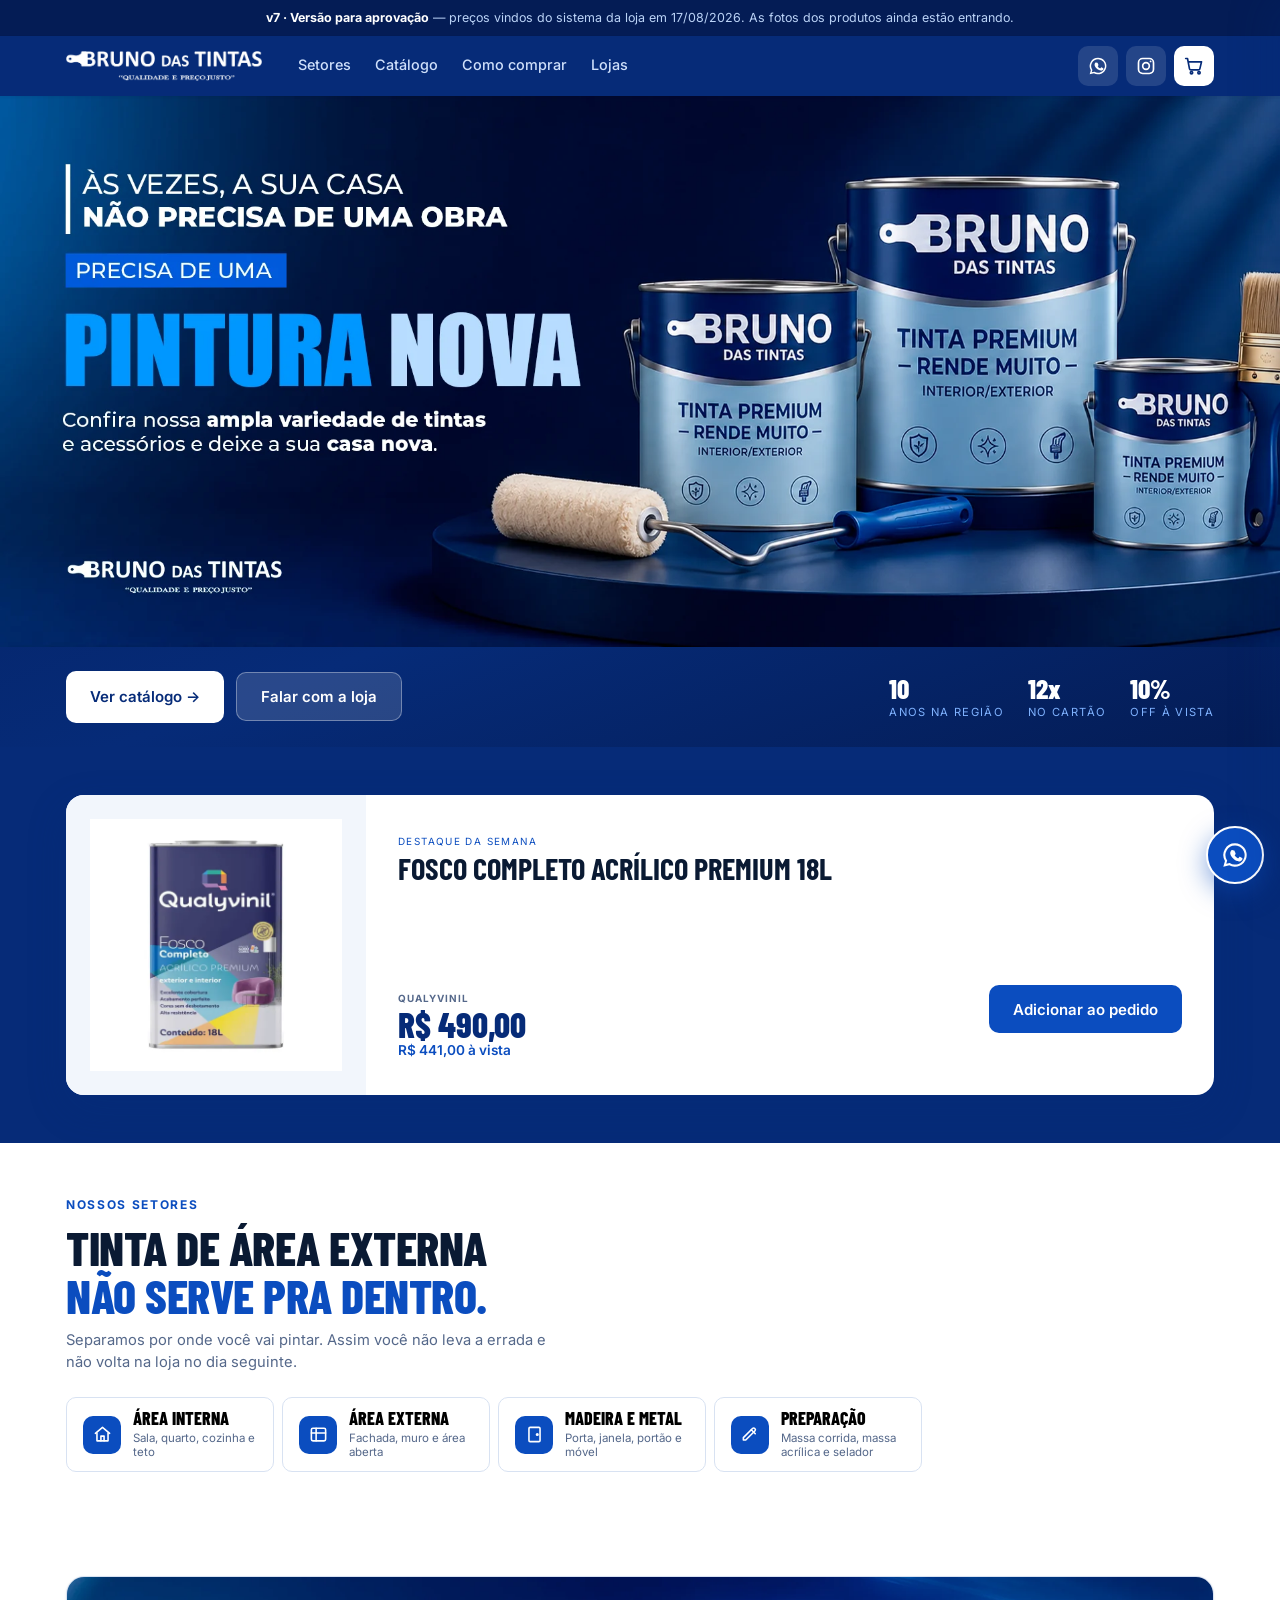
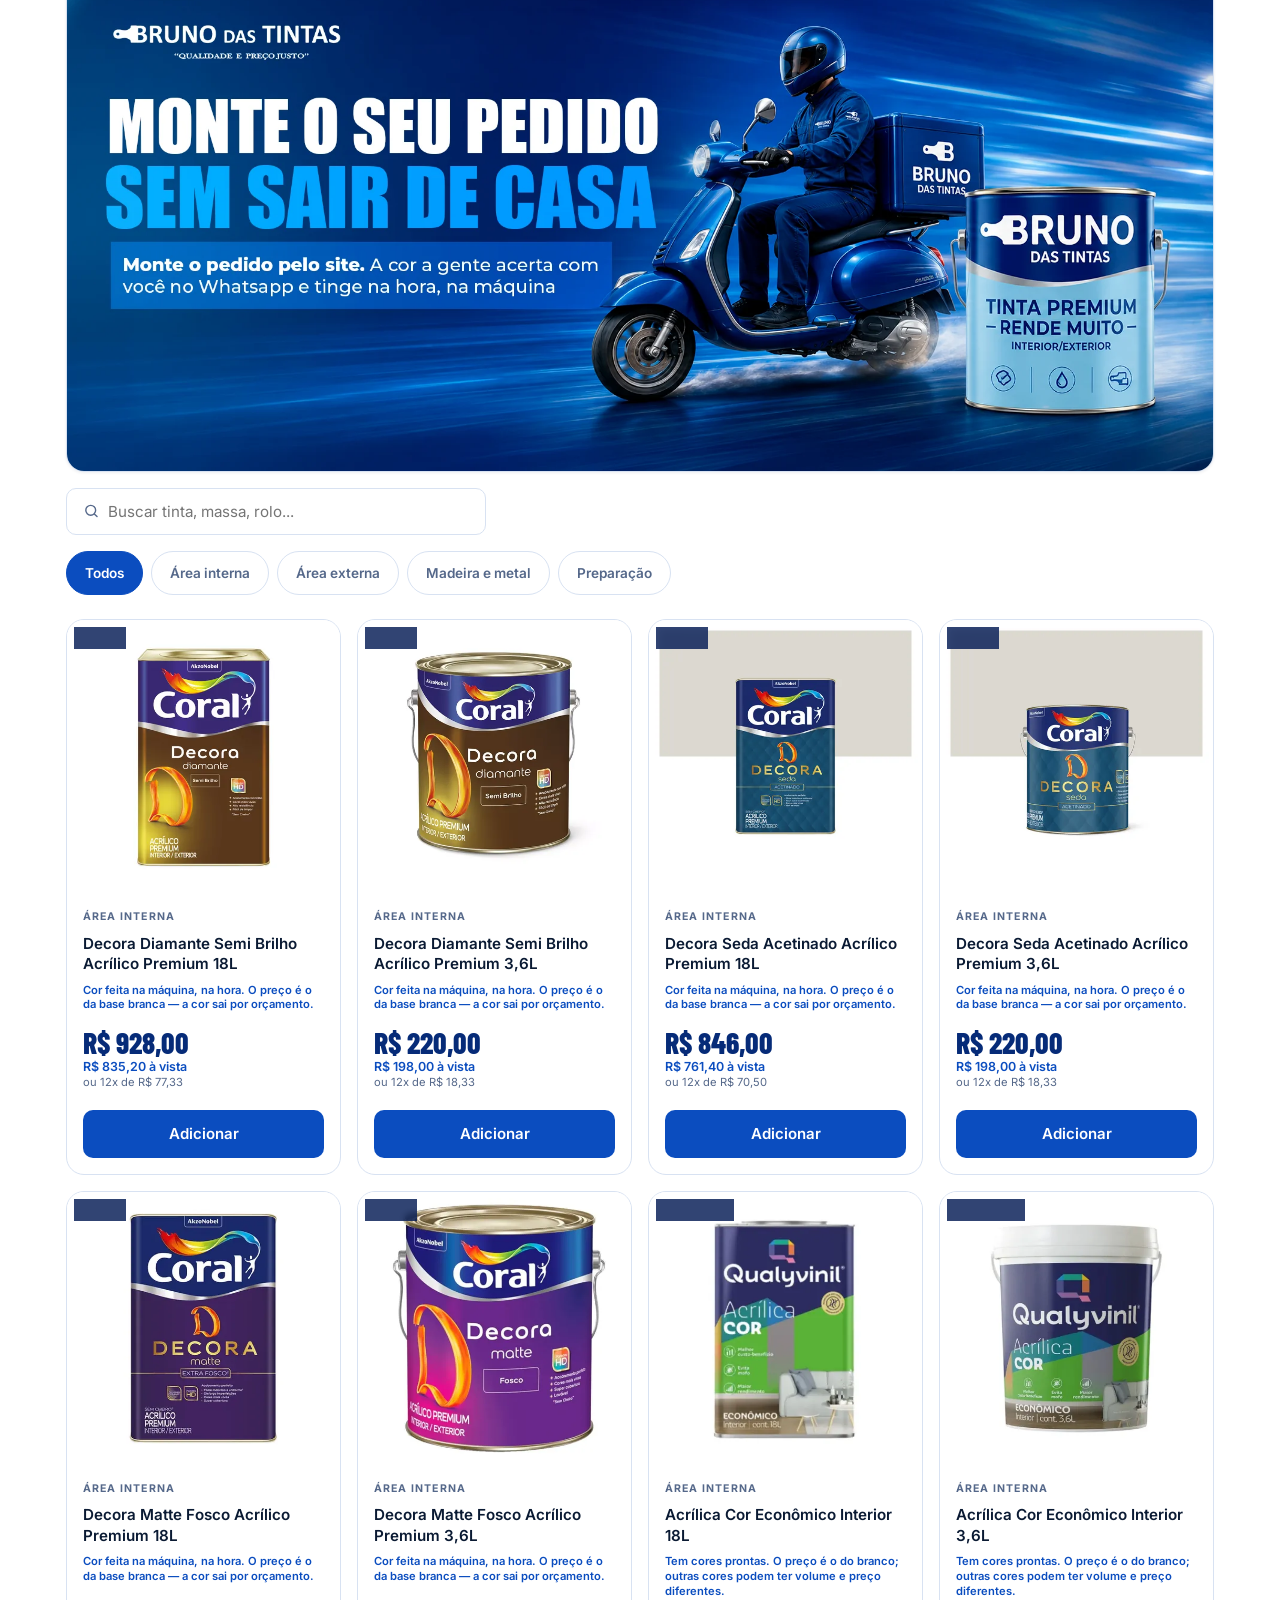
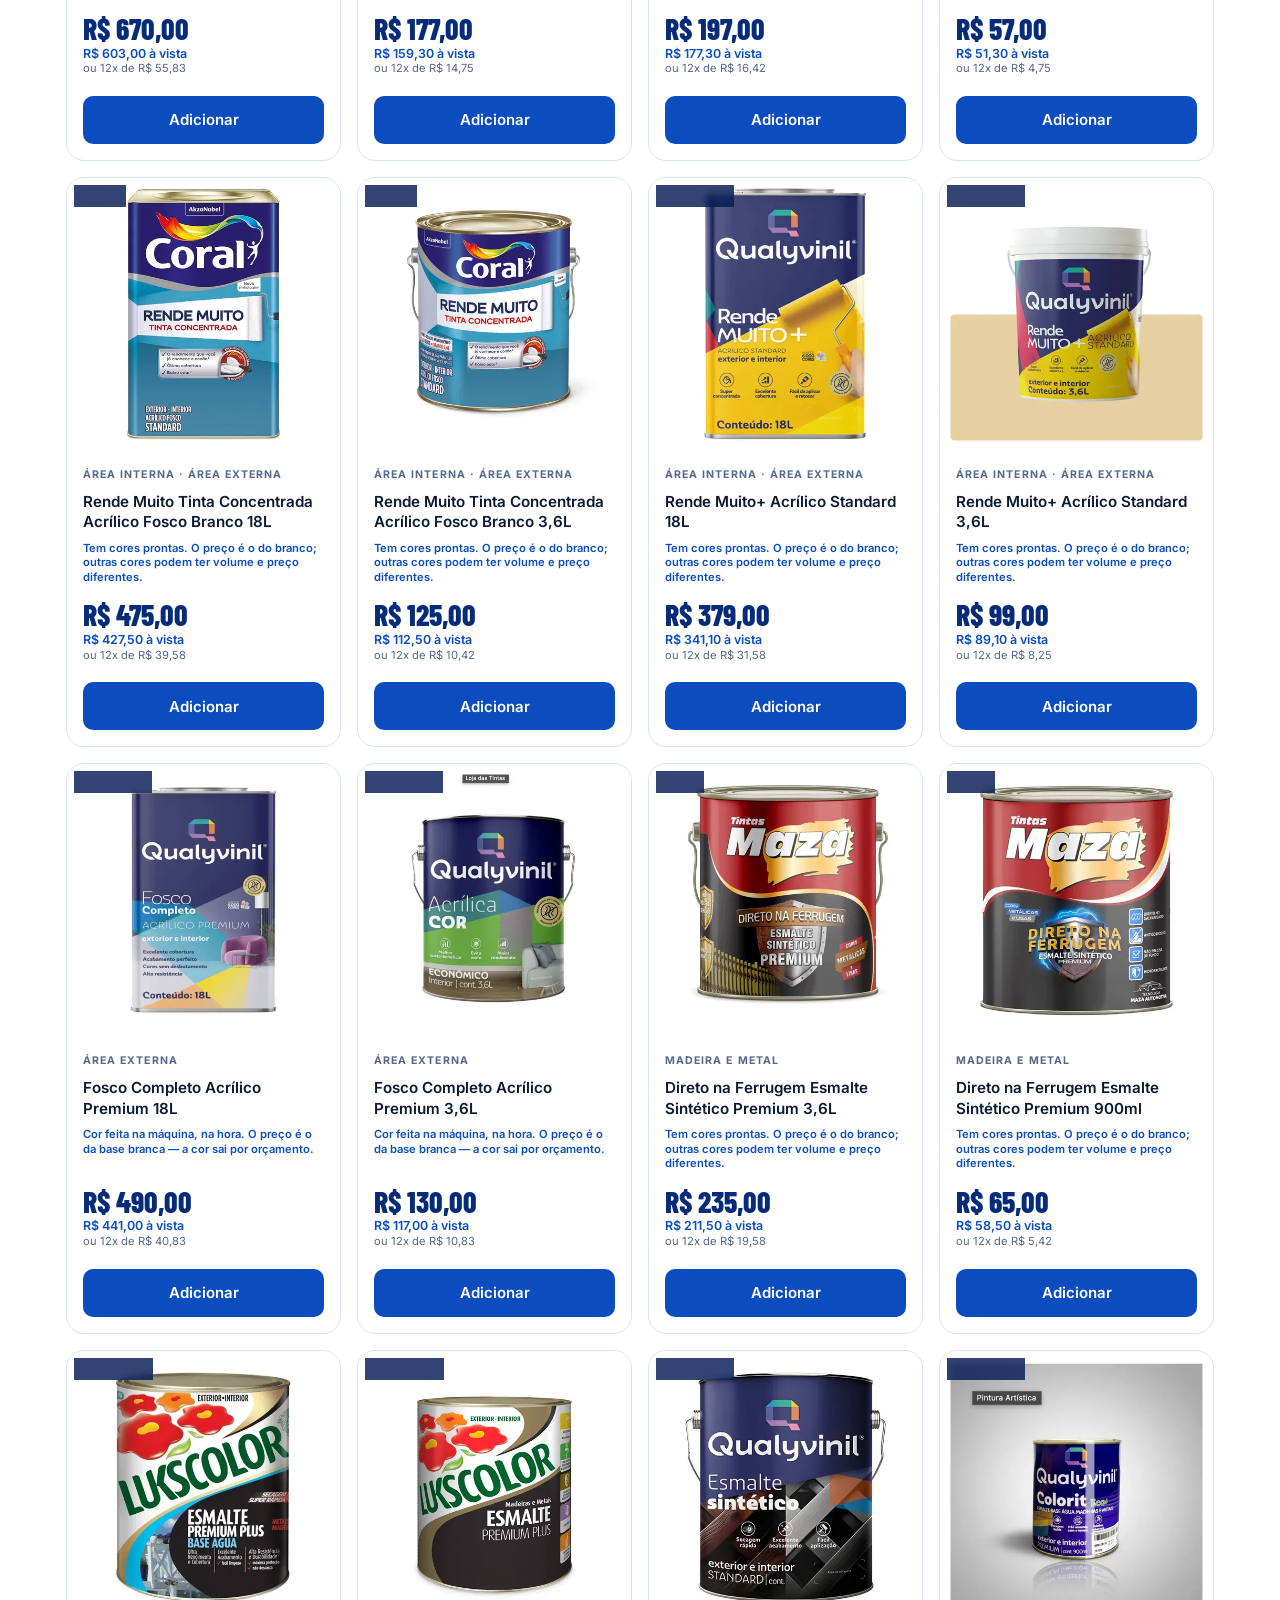
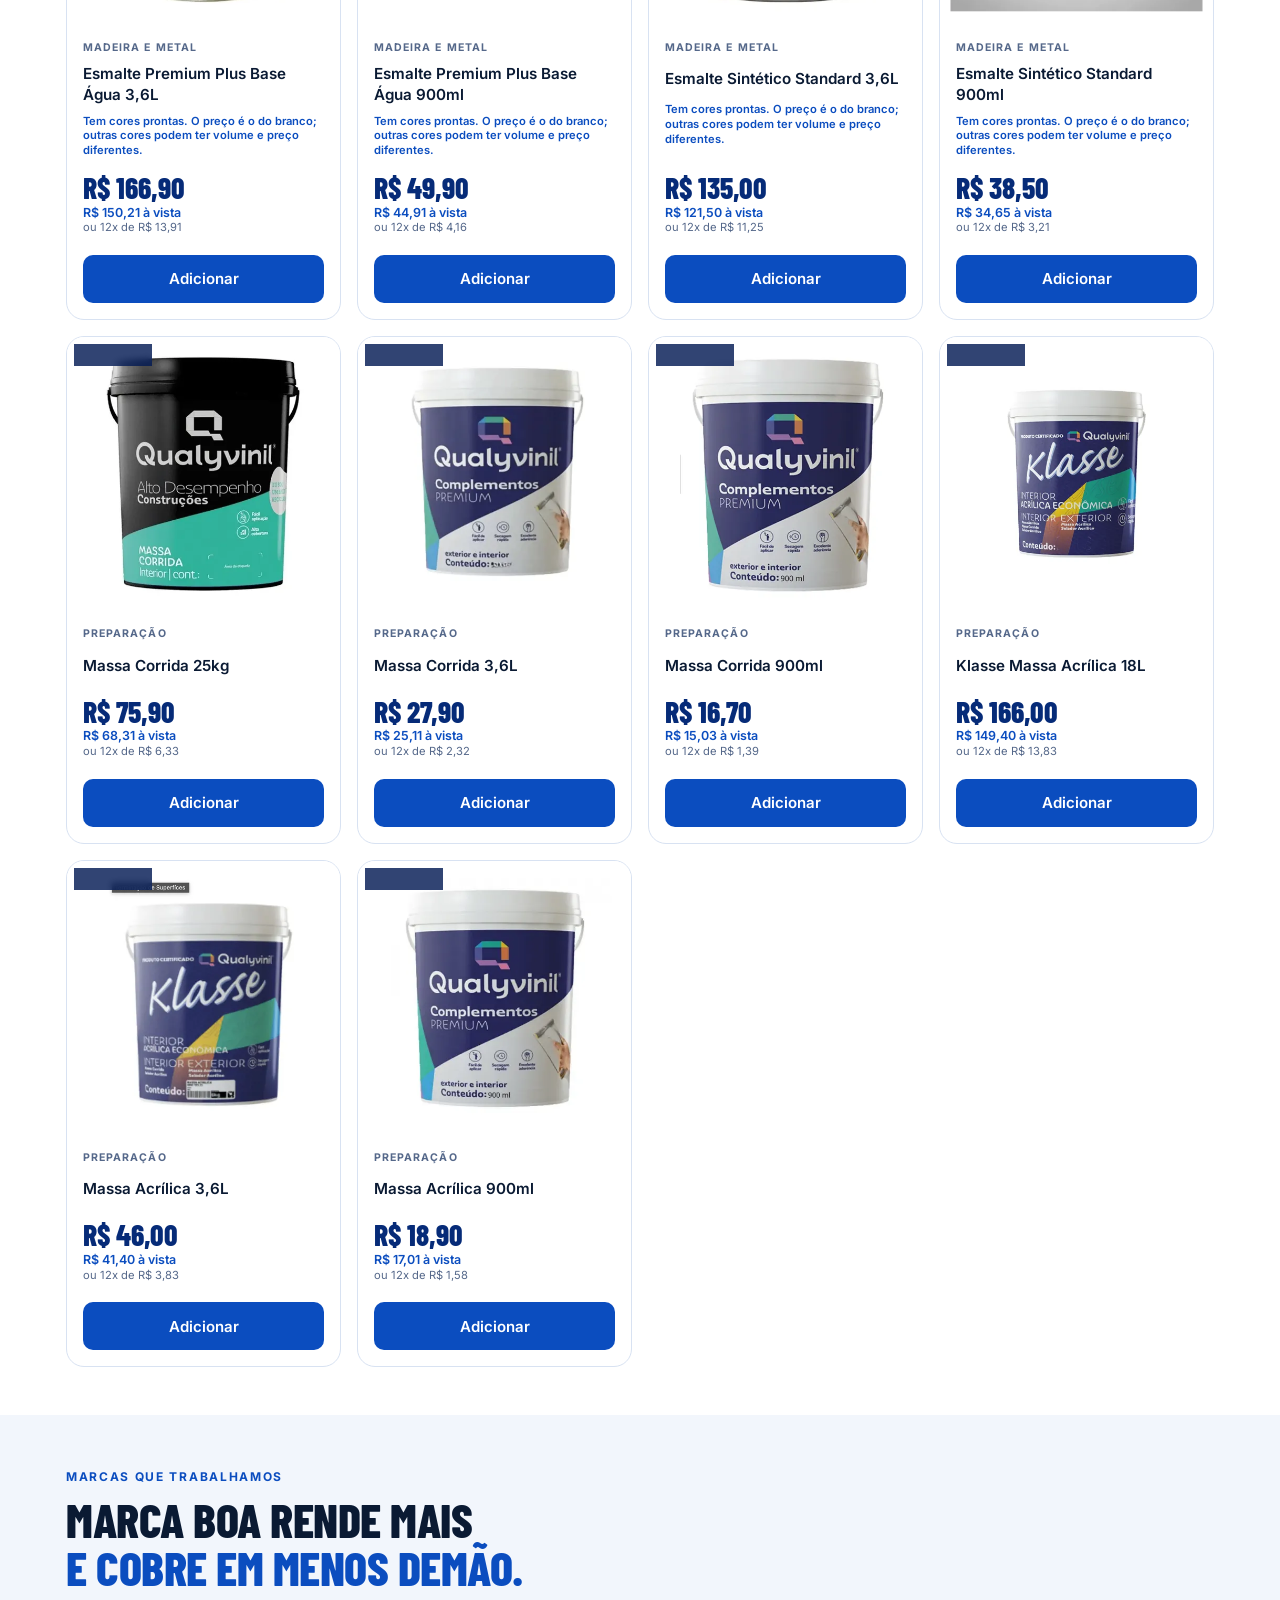
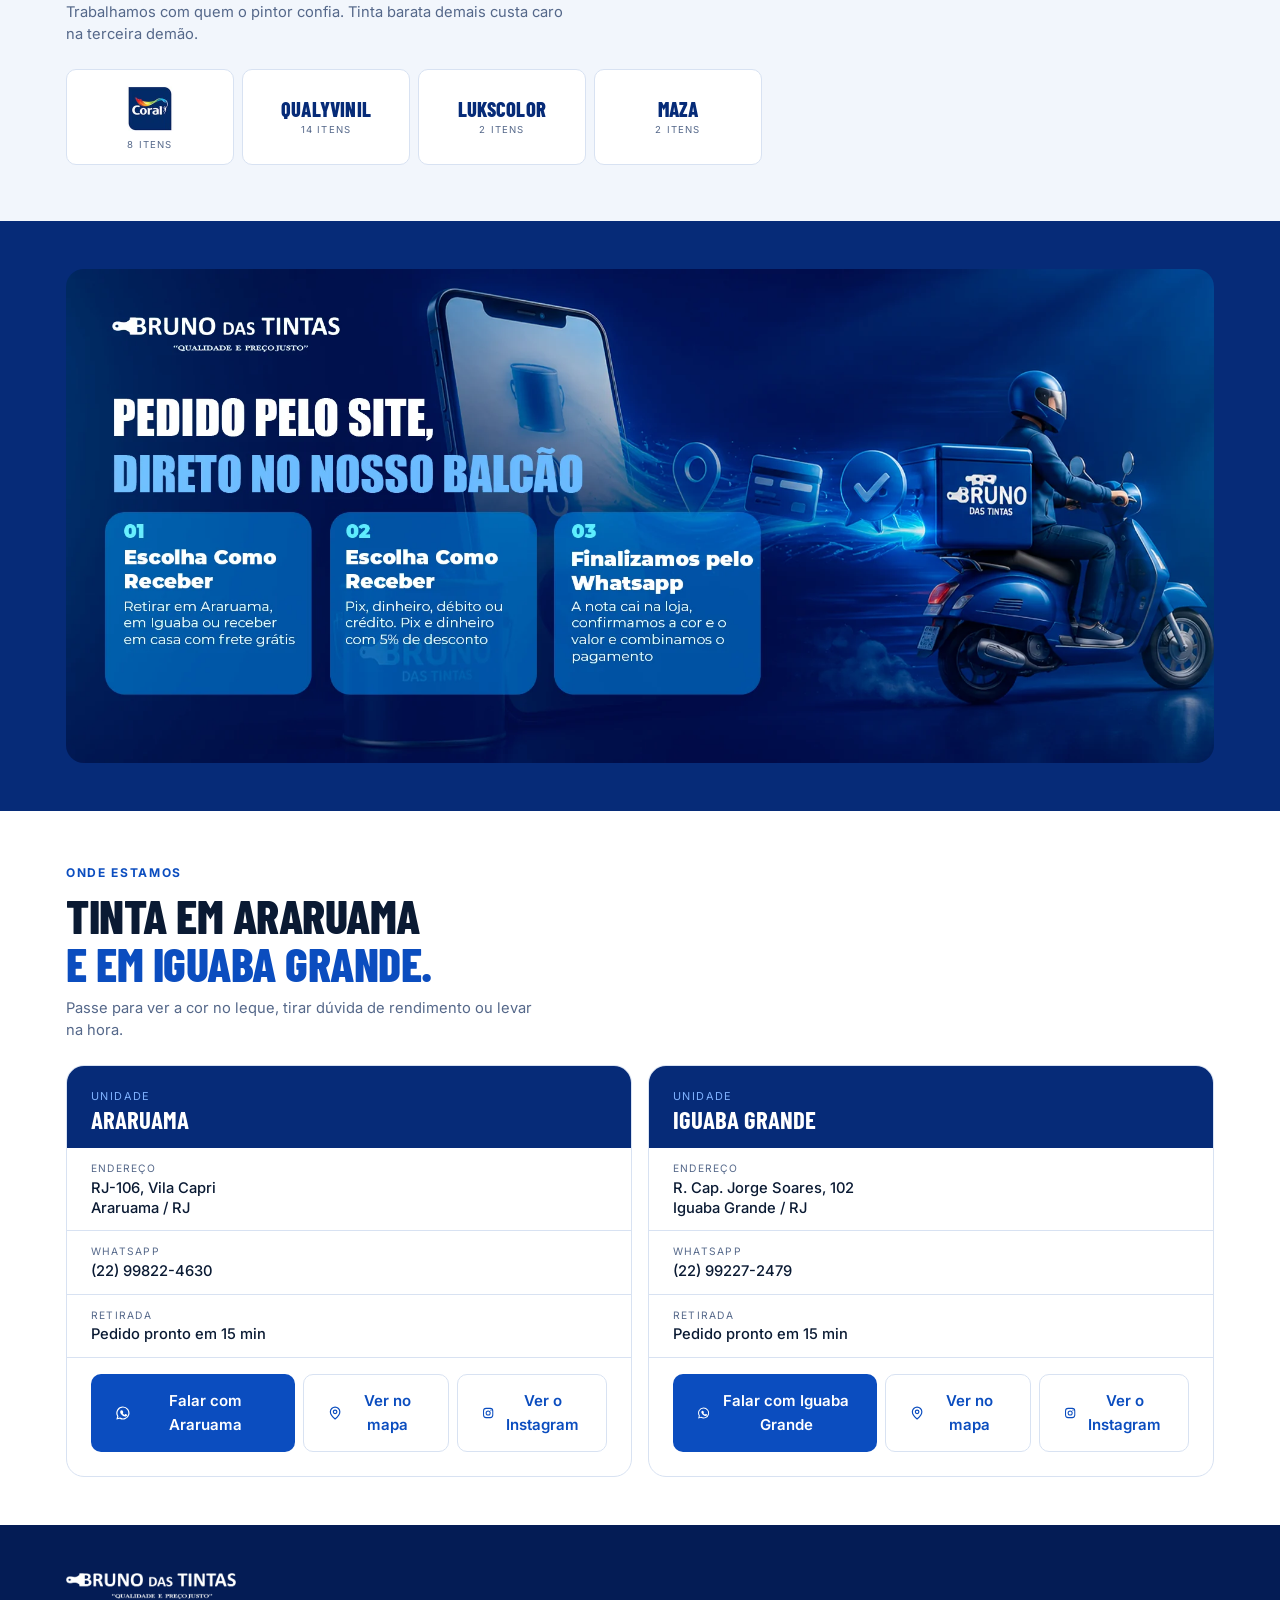
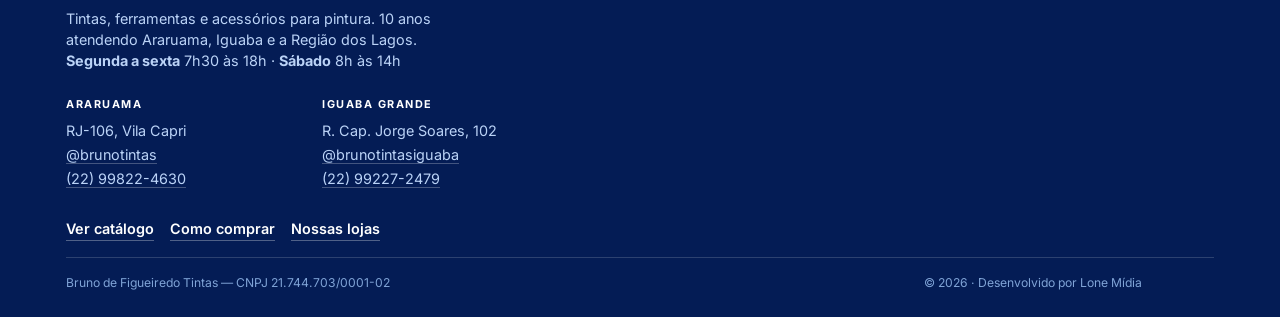
==== commit 3a797dd8: "Botão de Instagram e escolha de cor nos produtos que faltavam O Rende Muito+ aparecia sem nenhuma op" ====
--- a/index.html
+++ b/index.html
@@ -198,6 +198,9 @@
       <button class="icone-btn" data-falar="" aria-label="Falar no WhatsApp">
         <svg width="20" height="20" viewBox="0 0 24 24" fill="#fff"><path d="M12 2a10 10 0 0 0-8.6 15.1L2 22l5.1-1.3A10 10 0 1 0 12 2m0 1.8a8.2 8.2 0 1 1-4.2 15.2l-.3-.2-3 .8.8-2.9-.2-.3A8.2 8.2 0 0 1 12 3.8m-2.5 4c-.2 0-.5 0-.7.4-.3.4-.9 1-.9 2.2s.9 2.5 1 2.7c.1.2 1.7 2.8 4.3 3.8 2.1.8 2.6.7 3 .6.6-.1 1.7-.7 2-1.4.2-.7.2-1.2.2-1.4l-.7-.4-1.5-.7c-.2-.1-.4-.1-.5.1l-.8 1c-.1.2-.3.2-.5.1-1.4-.6-2.3-1.9-2.6-2.3-.1-.2 0-.4.1-.5l.4-.5c.1-.2.2-.3.2-.5v-.4l-.8-1.9c-.2-.5-.4-.4-.6-.5z"/></svg>
       </button>
+      <button class="icone-btn" data-insta="" aria-label="Ver o Instagram das lojas">
+        <svg width="20" height="20" viewBox="0 0 24 24" fill="none" stroke="#fff" stroke-width="2" stroke-linecap="round" stroke-linejoin="round"><rect x="3" y="3" width="18" height="18" rx="5"/><circle cx="12" cy="12" r="4"/><circle cx="17.5" cy="6.5" r="1.1" fill="#fff" stroke="none"/></svg>
+      </button>
       <button class="icone-btn icone-btn--claro carrinho-btn" id="abrirCarrinho" aria-label="Abrir carrinho">
         <svg width="20" height="20" viewBox="0 0 24 24" fill="none" stroke="currentColor" stroke-width="2" stroke-linecap="round" stroke-linejoin="round"><circle cx="9" cy="20" r="1.4"/><circle cx="18" cy="20" r="1.4"/><path d="M2 3h2.2l2.4 12.4a1.6 1.6 0 0 0 1.6 1.3h9.2a1.6 1.6 0 0 0 1.6-1.3L21 7H5.3"/></svg>
         <span class="carrinho-badge" id="badgeCarrinho" aria-live="polite" aria-atomic="true">0</span>
--- a/styles.css
+++ b/styles.css
@@ -400,7 +400,7 @@
 @media (min-width:560px){.loja__acoes{gap:var(--e2);padding:var(--e4) var(--e6) var(--e6)}}
 .loja__acoes .btn{width:100%;padding:10px 8px;font-size:.8rem;min-height:42px;gap:5px}
 @media (min-width:560px){.loja__acoes .btn{padding:14px 24px;font-size:.94rem;min-height:48px;gap:9px}}
-@media (min-width:480px){.loja__acoes{grid-template-columns:1.3fr 1fr}}
+@media (min-width:480px){.loja__acoes{grid-template-columns:1.4fr 1fr 1fr}}
 
 .escolha-loja{
   display:flex;align-items:center;gap:var(--e4);
@@ -585,3 +585,29 @@
    vertical no celular, horizontal no desktop */
 
 
+
+/* ---------- escolha de cor no detalhe do produto ---------- */
+.cores{display:flex;flex-wrap:wrap;gap:6px;margin-bottom:var(--e3)}
+.cor{
+  border:1px solid var(--borda);background:var(--branco);color:var(--texto);
+  padding:9px 12px;border-radius:999px;font-size:.82rem;font-weight:500;
+  min-height:38px;transition:border-color .15s,background .15s,color .15s;
+}
+.cor:hover{border-color:var(--azul-claro)}
+.cor.on{background:var(--azul);border-color:var(--azul);color:#fff;font-weight:600}
+.cor:focus-visible{outline:2px solid var(--azul-claro);outline-offset:2px}
+
+/* convite de cor sob medida: é conversa, não item de tabela — por isso não
+   parece um card de produto */
+.cor-sob-medida{
+  background:linear-gradient(150deg,var(--azul-profundo),var(--azul));
+  color:#fff;border-radius:var(--raio-g);padding:var(--e4);
+}
+.cor-sob-medida b{display:block;font-family:var(--display);font-size:1.35rem;
+  font-weight:800;text-transform:uppercase;line-height:1.05;margin-bottom:6px}
+.cor-sob-medida p{font-size:.86rem;line-height:1.45;color:#CFE0FB;margin-bottom:var(--e3)}
+.cor-sob-medida__btn{width:100%;background:var(--branco);color:var(--azul-profundo)}
+.cor-sob-medida__btn:hover{background:#E9F0FC}
+
+/* cor do item no carrinho */
+.item__cor{font-size:.78rem;color:var(--azul);font-weight:600}
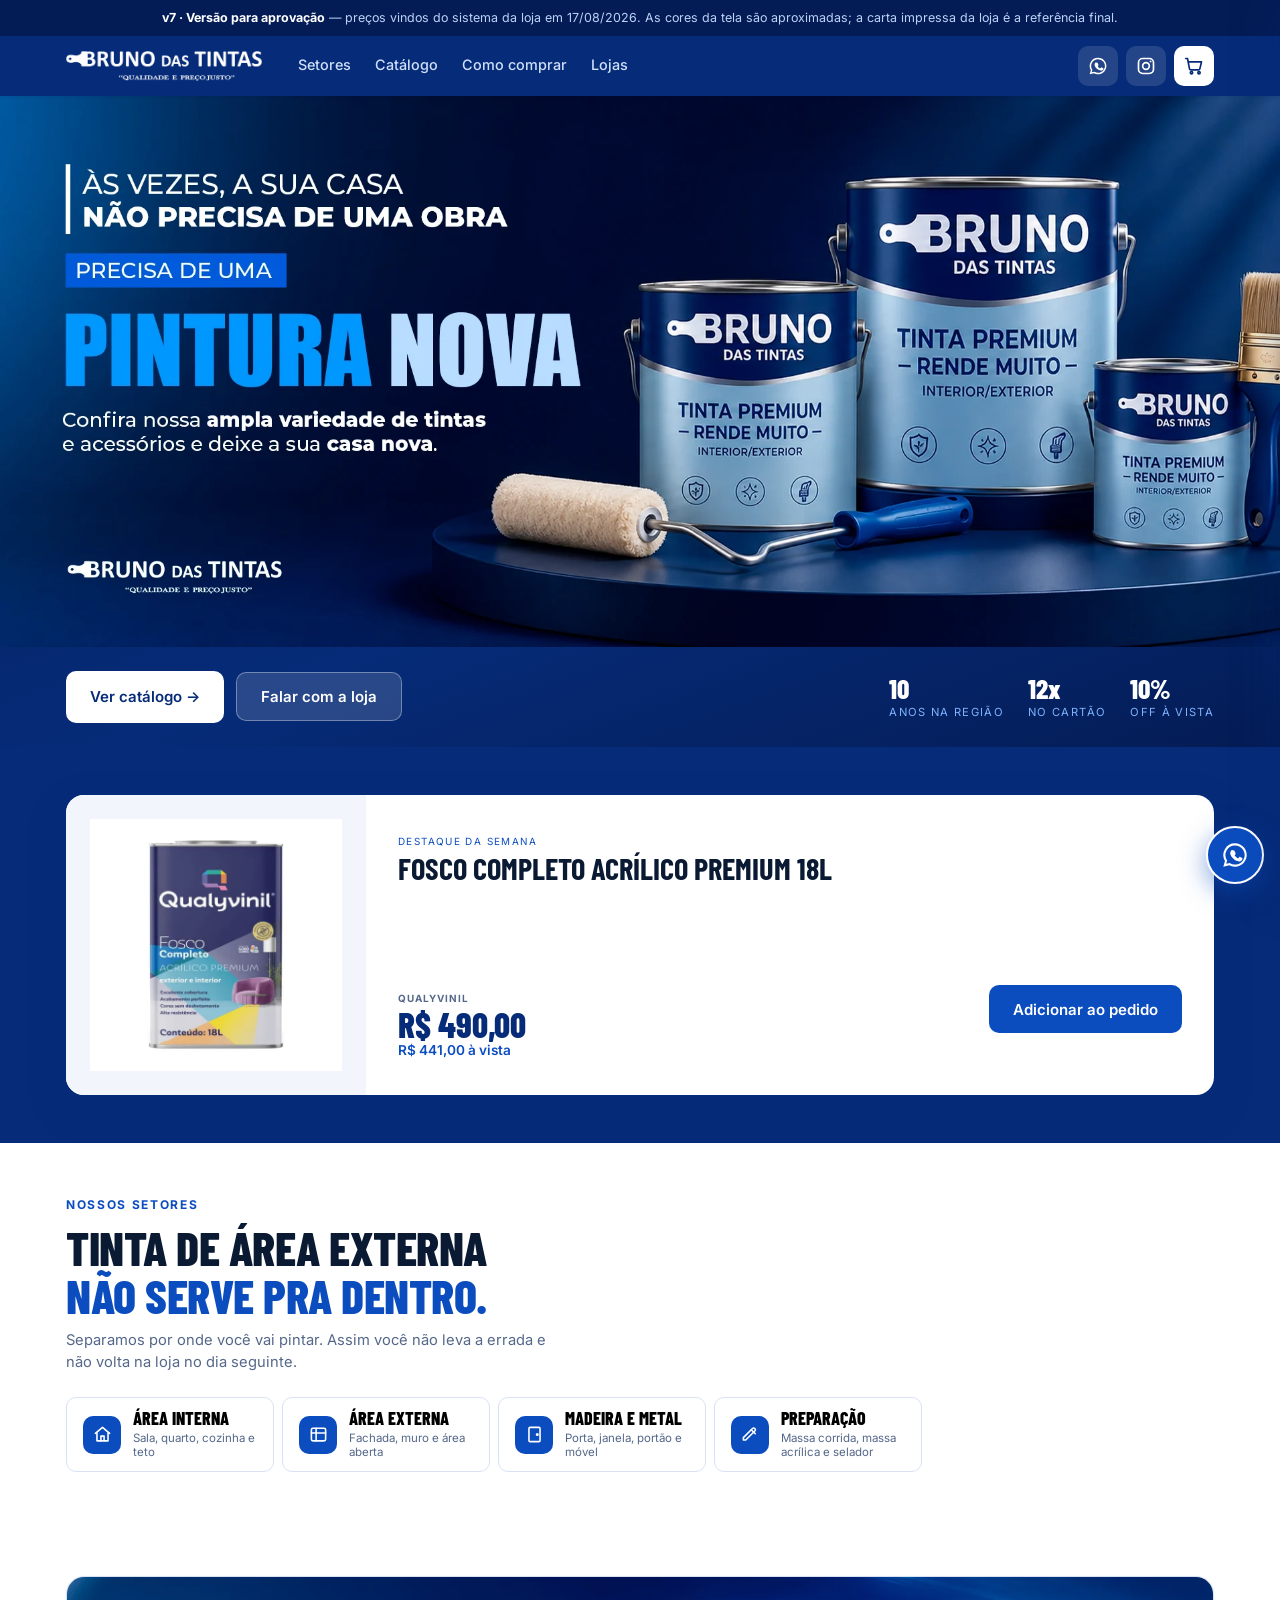
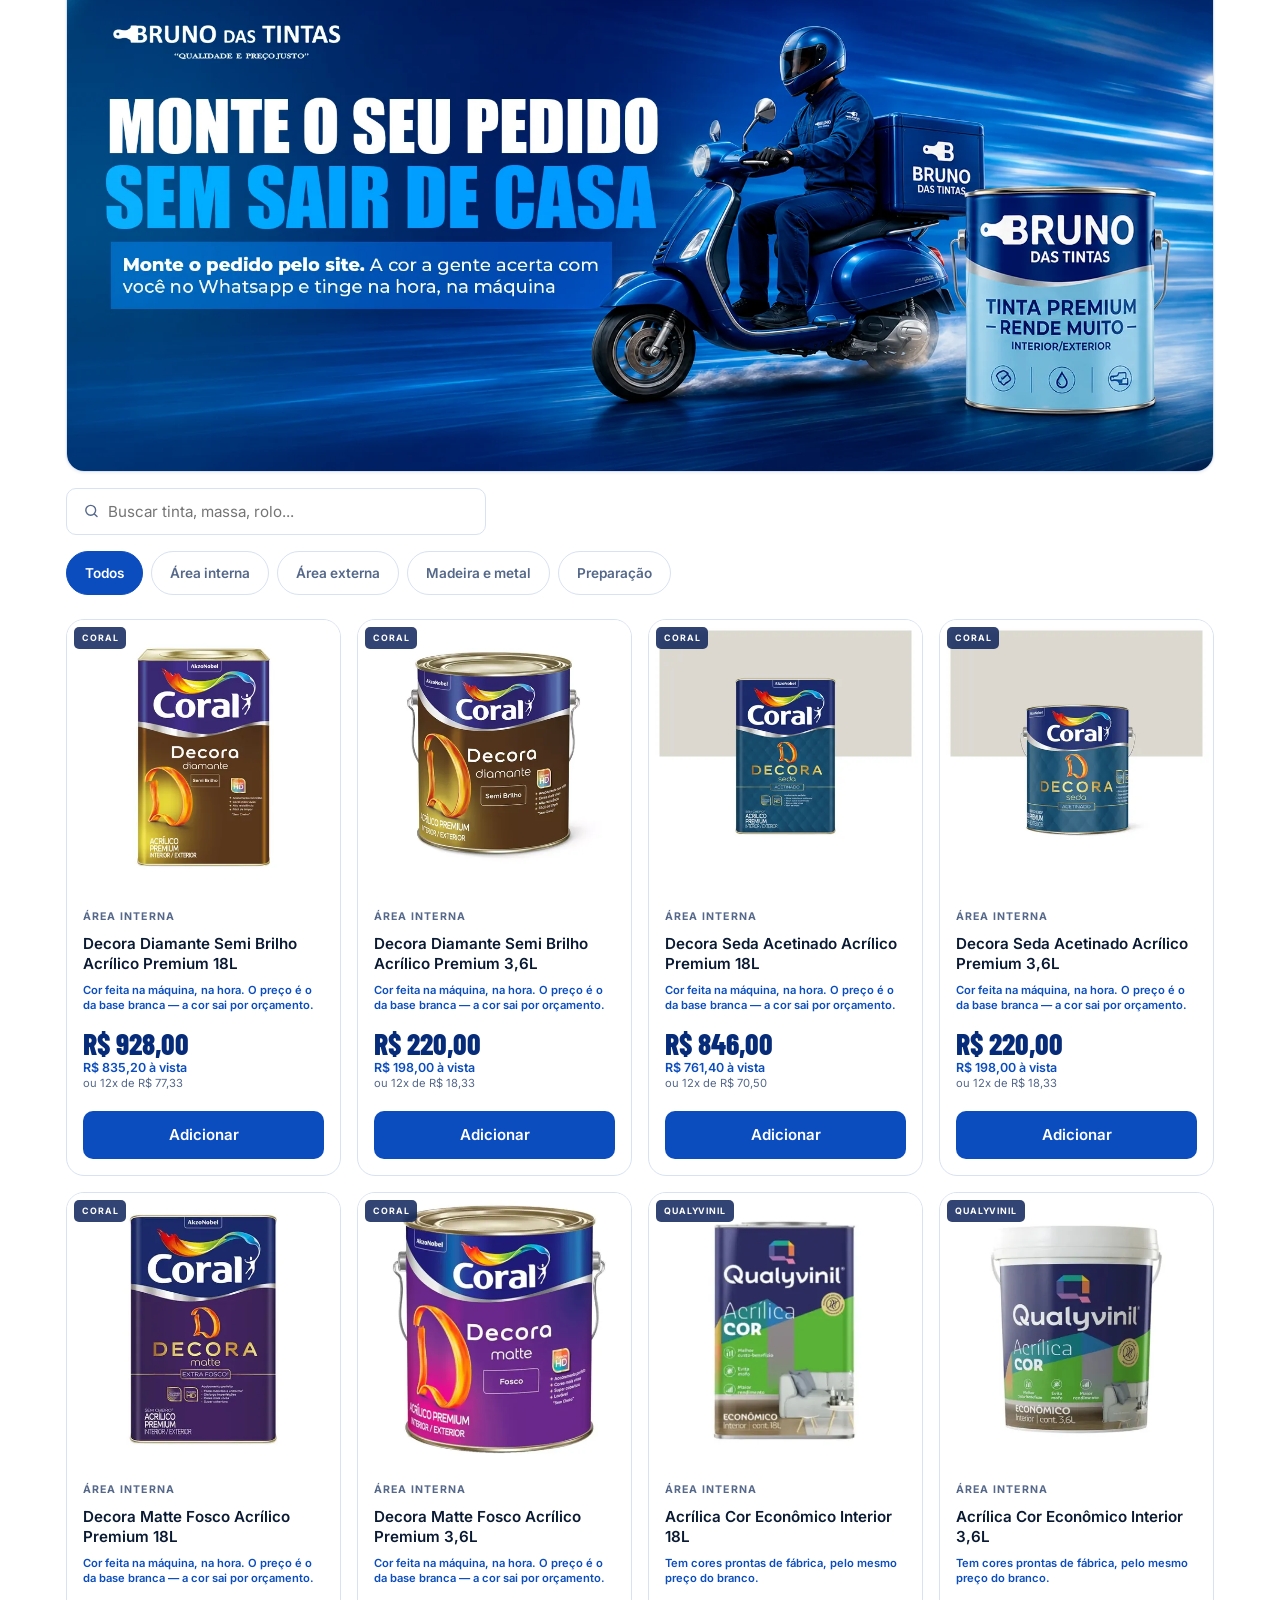
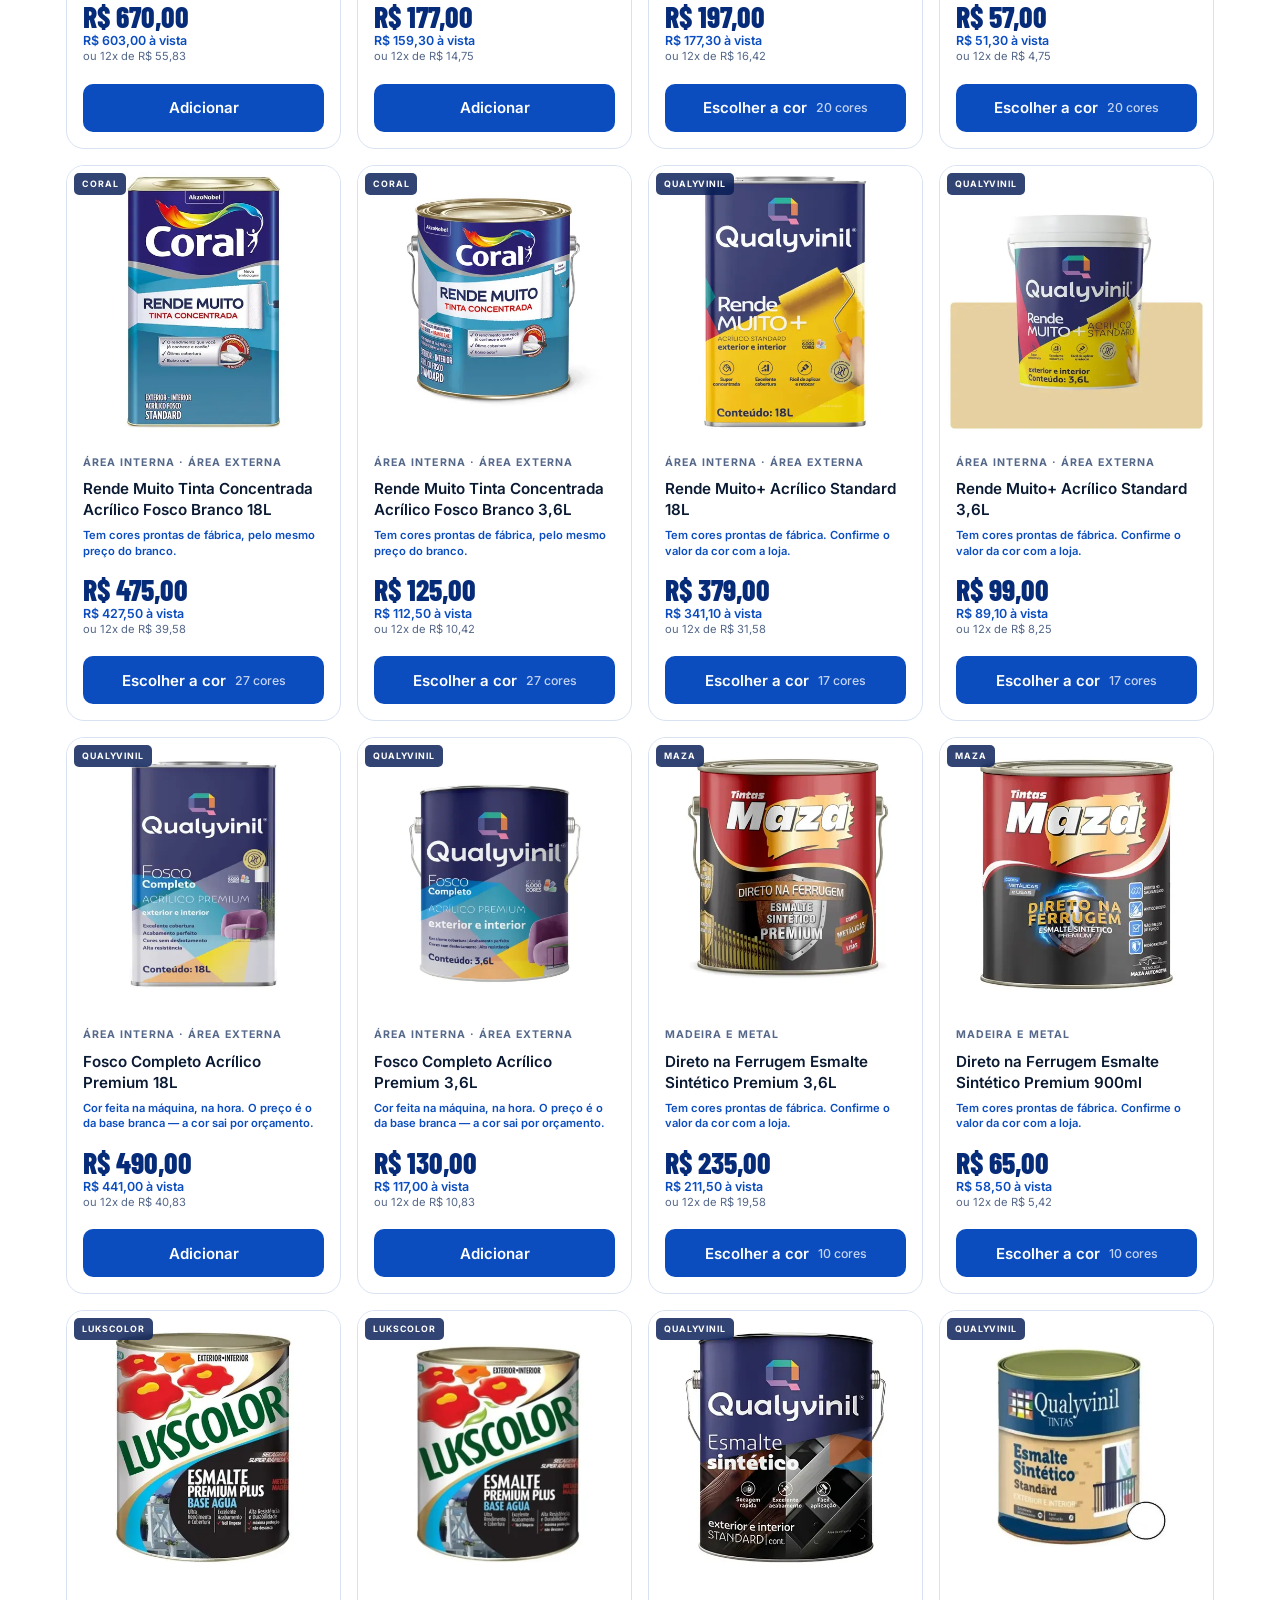
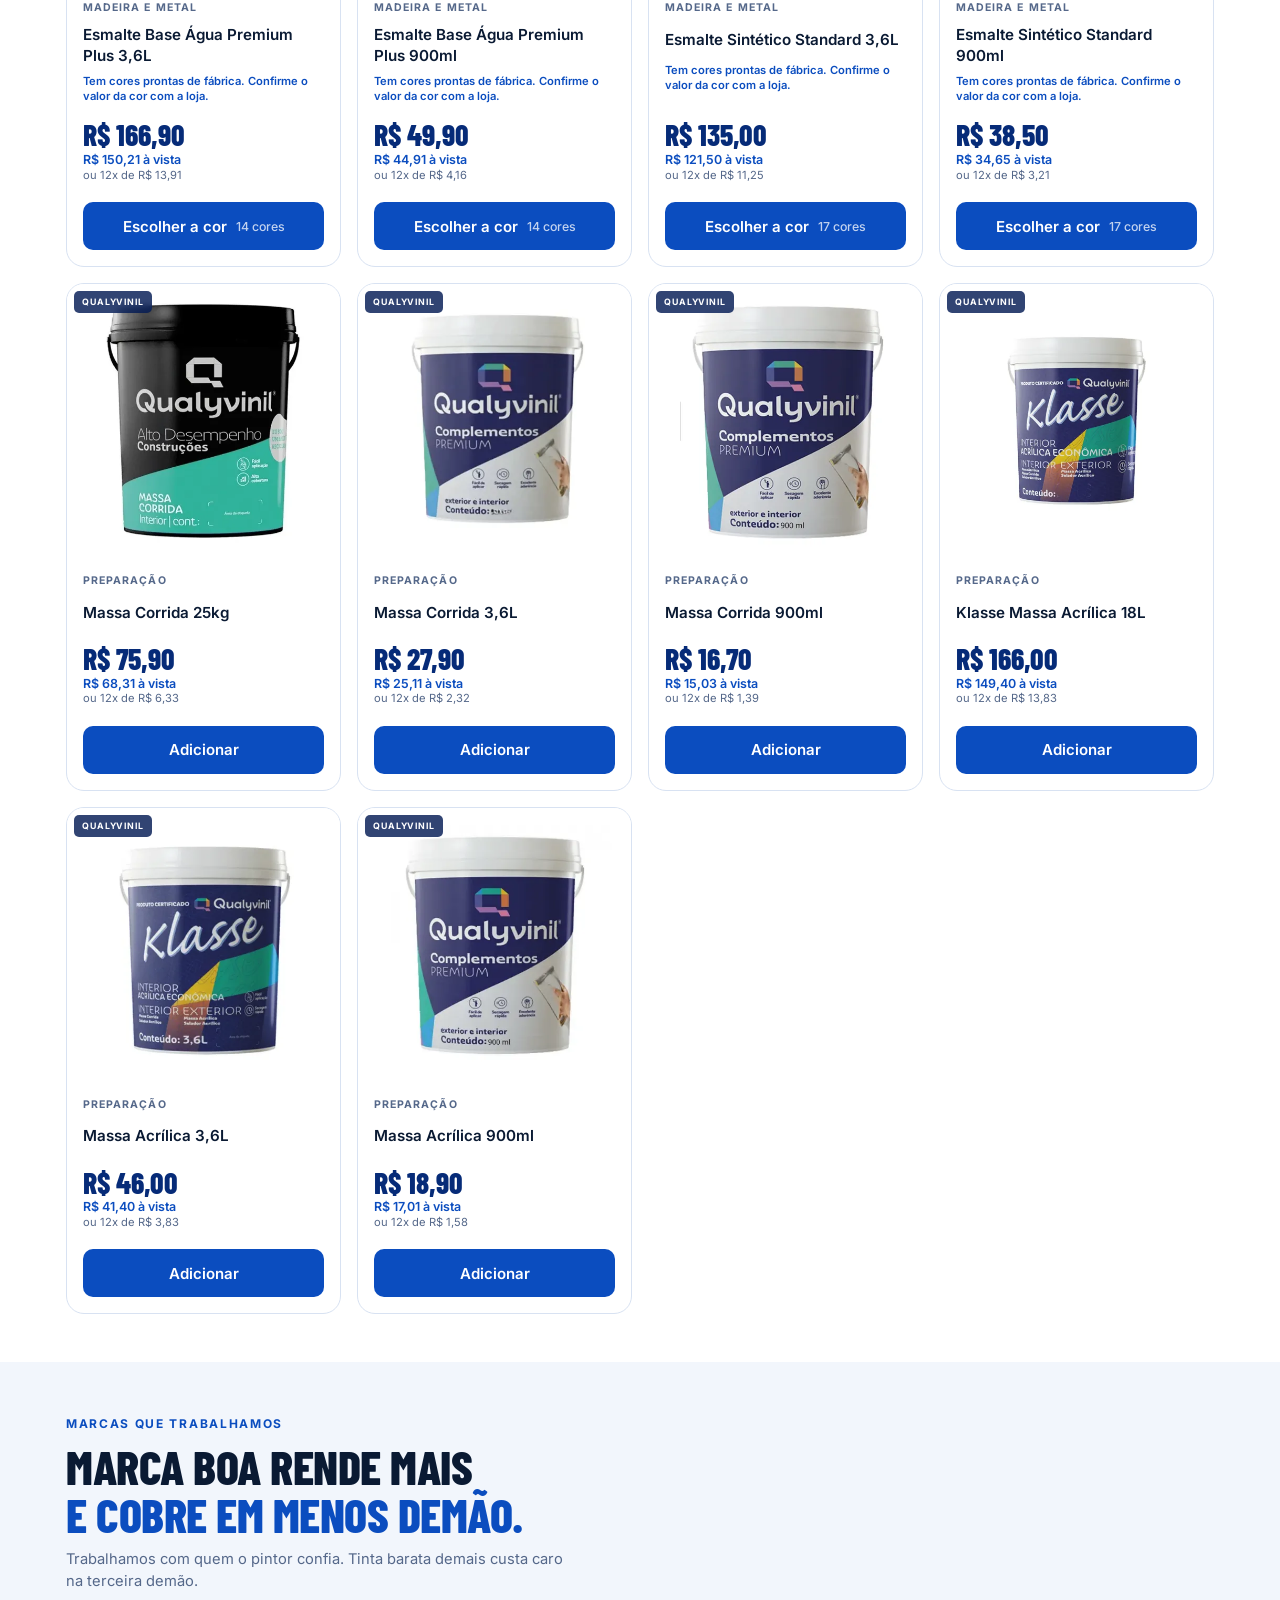
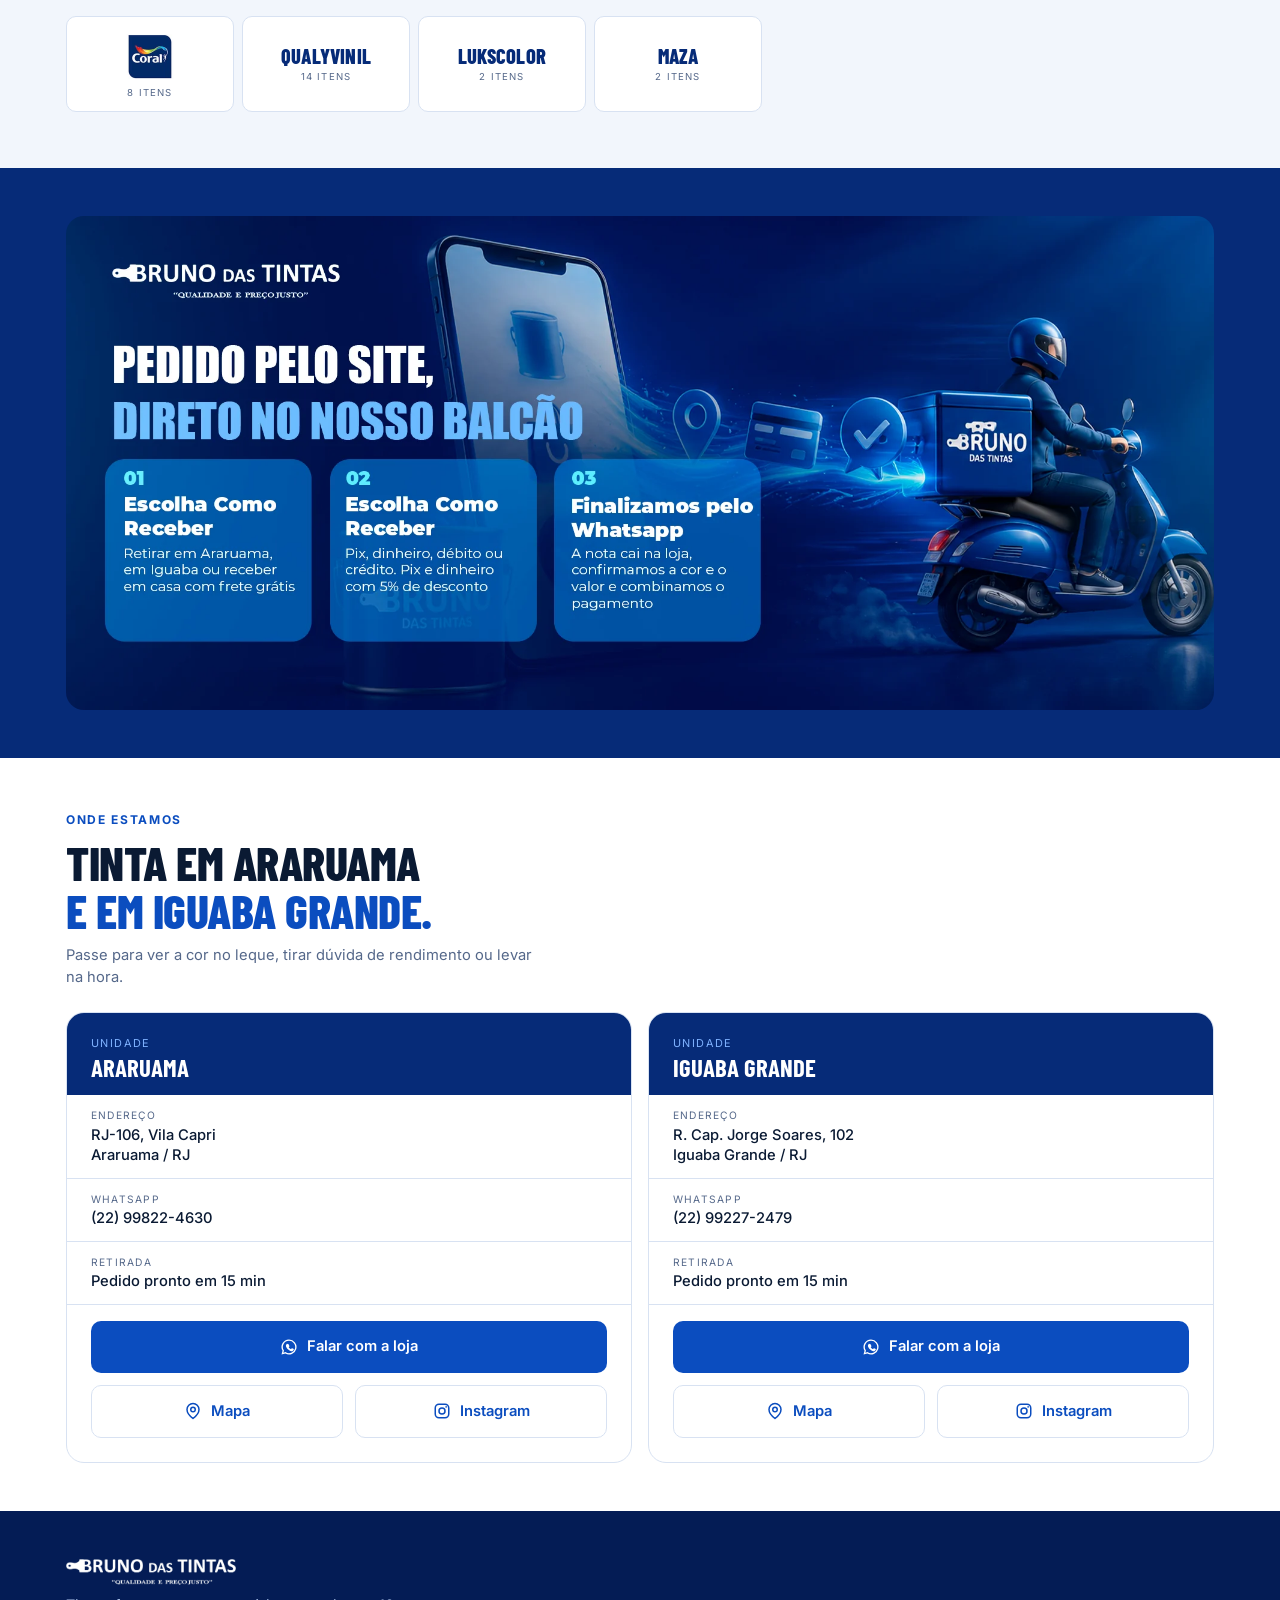
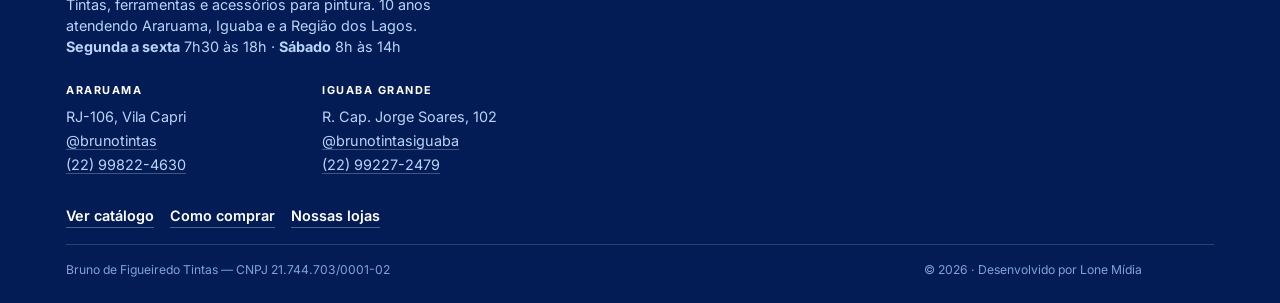
==== commit 5a16301f: "Tira da tarja de topo um aviso que já não era verdade Dizia "as fotos dos produtos ainda estão entra" ====
--- a/index.html
+++ b/index.html
@@ -185,7 +185,7 @@
 <body>
 
 <a class="skip" href="#catalogo">Pular para o catálogo</a>
-<div class="mvp-bar"><b>v7 &middot; Versão para aprovação</b> — preços vindos do sistema da loja em 17/08/2026. As fotos dos produtos ainda estão entrando.</div>
+<div class="mvp-bar"><b>v7 &middot; Versão para aprovação</b> — preços vindos do sistema da loja em 17/08/2026. As cores da tela são aproximadas; a carta impressa da loja é a referência final.</div>
 
 <header class="topo">
   <div class="topo__linha">
--- a/styles.css
+++ b/styles.css
@@ -361,8 +361,12 @@
 @media (min-width:560px){.prod__cat{font-size:.66rem;letter-spacing:.1em}}
 .prod__nome{font-size:.82rem;font-weight:600;line-height:1.3;color:var(--texto)}
 @media (min-width:560px){.prod__nome{font-size:.95rem;line-height:1.35}}
-.prod__tingir{display:none;font-size:.7rem;color:var(--azul);font-weight:600;line-height:1.3}
-@media (min-width:560px){.prod__tingir{display:block}}
+/* Este aviso é sobre PREÇO — diz que o valor é o da base branca e que a cor
+   pode custar à parte. Estava escondido no celular para poupar espaço, e o
+   cliente via R$ 928,00 com "Adicionar" sem saber que a cor não estava
+   incluída. Informação de preço não se esconde por falta de espaço. */
+.prod__tingir{display:block;font-size:.68rem;color:var(--azul);font-weight:600;line-height:1.35}
+@media (min-width:560px){.prod__tingir{font-size:.7rem}}
 .setor--vazio,.marca-card--vazio{opacity:.55;cursor:default}
 .setor--vazio:hover,.marca-card--vazio:hover{border-color:var(--borda);transform:none;box-shadow:none}
 .selo-breve{font-size:.62rem;font-weight:700;letter-spacing:.1em;text-transform:uppercase;color:var(--texto-fraco)}
@@ -396,11 +400,26 @@
 .loja__l small{display:block;font-size:.64rem;letter-spacing:.12em;text-transform:uppercase;color:var(--texto-fraco);margin-bottom:2px}
 .loja__l p{font-size:.8rem;font-weight:500;line-height:1.35}
 @media (min-width:560px){.loja__l p{font-size:.92rem}}
-.loja__acoes{display:grid;gap:6px;padding:var(--e3) var(--e4) var(--e4);margin-top:auto}
-@media (min-width:560px){.loja__acoes{gap:var(--e2);padding:var(--e4) var(--e6) var(--e6)}}
-.loja__acoes .btn{width:100%;padding:10px 8px;font-size:.8rem;min-height:42px;gap:5px}
-@media (min-width:560px){.loja__acoes .btn{padding:14px 24px;font-size:.94rem;min-height:48px;gap:9px}}
-@media (min-width:480px){.loja__acoes{grid-template-columns:1.4fr 1fr 1fr}}
+/* Três ações por loja: falar, mapa e Instagram. O problema anterior era pôr
+   as três lado a lado com larguras diferentes (1.4fr 1fr 1fr): o rótulo mais
+   longo quebrava em duas linhas e os botões ficavam com alturas desiguais.
+
+   Agora a hierarquia é explícita: "Falar com a loja" é a ação principal e
+   ocupa a linha inteira; mapa e Instagram são secundárias e dividem a linha de
+   baixo, em colunas iguais. Some a quebra de linha e some o desalinhamento. */
+.loja__acoes{
+  display:grid;gap:var(--e2);
+  grid-template-columns:1fr 1fr;
+  padding:var(--e3) var(--e4) var(--e4);margin-top:auto;
+}
+.loja__acoes .btn{width:100%;padding:12px 10px;font-size:.85rem;min-height:46px;gap:6px;
+  white-space:nowrap}
+/* a principal atravessa as duas colunas */
+.loja__acoes .btn--azul{grid-column:1 / -1}
+@media (min-width:560px){
+  .loja__acoes{padding:var(--e4) var(--e6) var(--e6);gap:var(--e3)}
+  .loja__acoes .btn{padding:14px 20px;font-size:.92rem;min-height:50px;gap:9px}
+}
 
 .escolha-loja{
   display:flex;align-items:center;gap:var(--e4);
@@ -465,7 +484,8 @@
 
 .item{display:flex;gap:var(--e3);padding:var(--e3) 0;border-bottom:1px solid var(--borda)}
 .item__img{width:62px;height:62px;flex:0 0 62px;min-width:0;border-radius:9px;background:var(--azul);overflow:hidden;display:grid;place-items:center}
-.item__img img{width:100%;height:100%;object-fit:cover}
+/* contain, não cover: a lata é alta e o cover cortava topo e base */
+.item__img img{width:100%;height:100%;object-fit:contain;padding:3px}
 .item__meio{flex:1;min-width:0}
 .item__nome{font-size:.86rem;font-weight:600;line-height:1.3}
 .item__cor{font-size:.72rem;color:var(--texto-fraco);margin-top:2px;display:flex;align-items:center;gap:5px}
@@ -587,14 +607,34 @@
 
 
 /* ---------- escolha de cor no detalhe do produto ---------- */
-.cores{display:flex;flex-wrap:wrap;gap:6px;margin-bottom:var(--e3)}
+/* carta de cores: o bloco de tinta é o que a pessoa olha, o nome só confirma.
+   Por isso a cor ocupa quase todo o botão e o texto vai embaixo, pequeno. */
+.cores{
+  display:grid;grid-template-columns:repeat(auto-fill,minmax(86px,1fr));
+  gap:8px;margin-bottom:var(--e3);
+}
 .cor{
+  display:block;text-align:center;padding:5px 5px 7px;
   border:1px solid var(--borda);background:var(--branco);color:var(--texto);
-  padding:9px 12px;border-radius:999px;font-size:.82rem;font-weight:500;
-  min-height:38px;transition:border-color .15s,background .15s,color .15s;
-}
+  border-radius:var(--raio);transition:border-color .15s,box-shadow .15s;
+}
+.cor__bloco{
+  display:block;height:52px;border-radius:6px;margin-bottom:6px;
+  box-shadow:inset 0 0 0 1px rgba(0,0,0,.12);
+}
+.cor__nome{
+  display:flex;align-items:center;justify-content:center;flex-wrap:wrap;gap:0 4px;
+  min-height:2.4em;font-size:.72rem;line-height:1.2;font-weight:500;
+}
+.cor__cod{font-size:.94em;font-weight:400;color:var(--texto-fraco)}
 .cor:hover{border-color:var(--azul-claro)}
-.cor.on{background:var(--azul);border-color:var(--azul);color:#fff;font-weight:600}
+.cor.on{border-color:var(--azul);box-shadow:0 0 0 1px var(--azul)}
+.cor.on .cor__nome{font-weight:700;color:var(--azul)}
+/* no carrinho a cor volta a aparecer: confere a escolha sem reabrir a ficha */
+.item__bloco{
+  display:inline-block;width:12px;height:12px;border-radius:3px;
+  margin-right:5px;vertical-align:-1px;box-shadow:inset 0 0 0 1px rgba(0,0,0,.18);
+}
 .cor:focus-visible{outline:2px solid var(--azul-claro);outline-offset:2px}
 
 /* convite de cor sob medida: é conversa, não item de tabela — por isso não
@@ -611,3 +651,29 @@
 
 /* cor do item no carrinho */
 .item__cor{font-size:.78rem;color:var(--azul);font-weight:600}
+
+/* ---------- ficha técnica no detalhe ---------- */
+.ficha{display:grid;grid-template-columns:auto 1fr;gap:6px var(--e4);font-size:.88rem}
+.ficha dt{color:var(--texto-fraco);font-weight:600;white-space:nowrap}
+.ficha dd{color:var(--texto);line-height:1.4}
+.ficha__aviso{margin-top:var(--e3);font-size:.82rem;color:var(--azul);font-weight:600}
+
+/* ---------- ação sempre alcançável no detalhe do produto ----------
+   Com 27 cores na carta, o botão "Adicionar ao pedido" caía a 1500px do topo
+   num celular de 812px: o cliente rolava a carta inteira antes de conseguir
+   comprar. Agora ele gruda no rodapé do modal e fica sempre à mão. */
+.det__acao{
+  position:sticky;bottom:0;z-index:3;
+  margin:var(--e6) calc(var(--e6) * -1) calc(var(--e6) * -1);
+  padding:var(--e3) var(--e6) calc(var(--e3) + env(safe-area-inset-bottom));
+  background:var(--branco);
+  border-top:1px solid var(--borda);
+  box-shadow:0 -6px 20px rgba(6,43,120,.10);
+}
+.det__acao .btn{width:100%;margin:0}
+
+.link-cor{background:none;border:0;padding:0;font:inherit;color:var(--azul);
+  font-weight:600;text-decoration:underline;cursor:pointer}
+
+/* quantas cores, dentro do proprio botao: o numero convida a abrir */
+.prod__ncores{opacity:.75;font-weight:500;font-size:.82em}
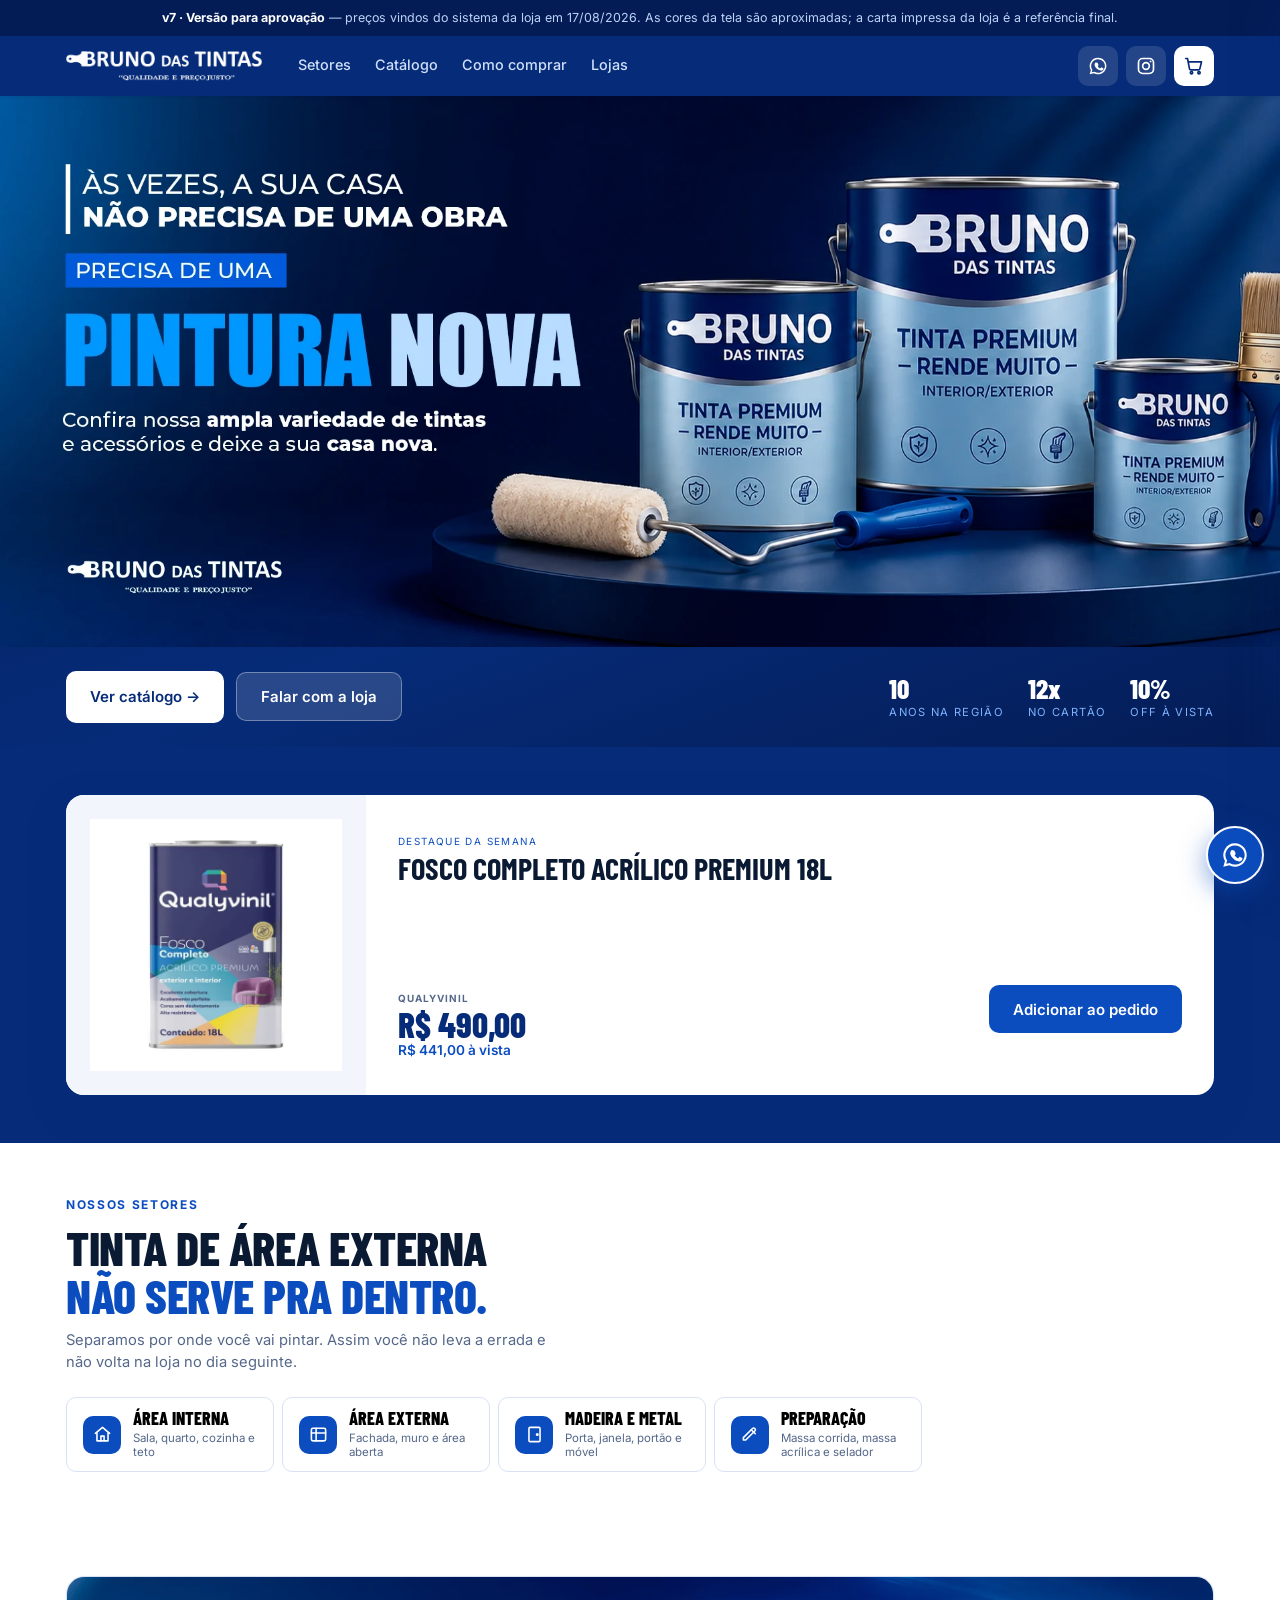
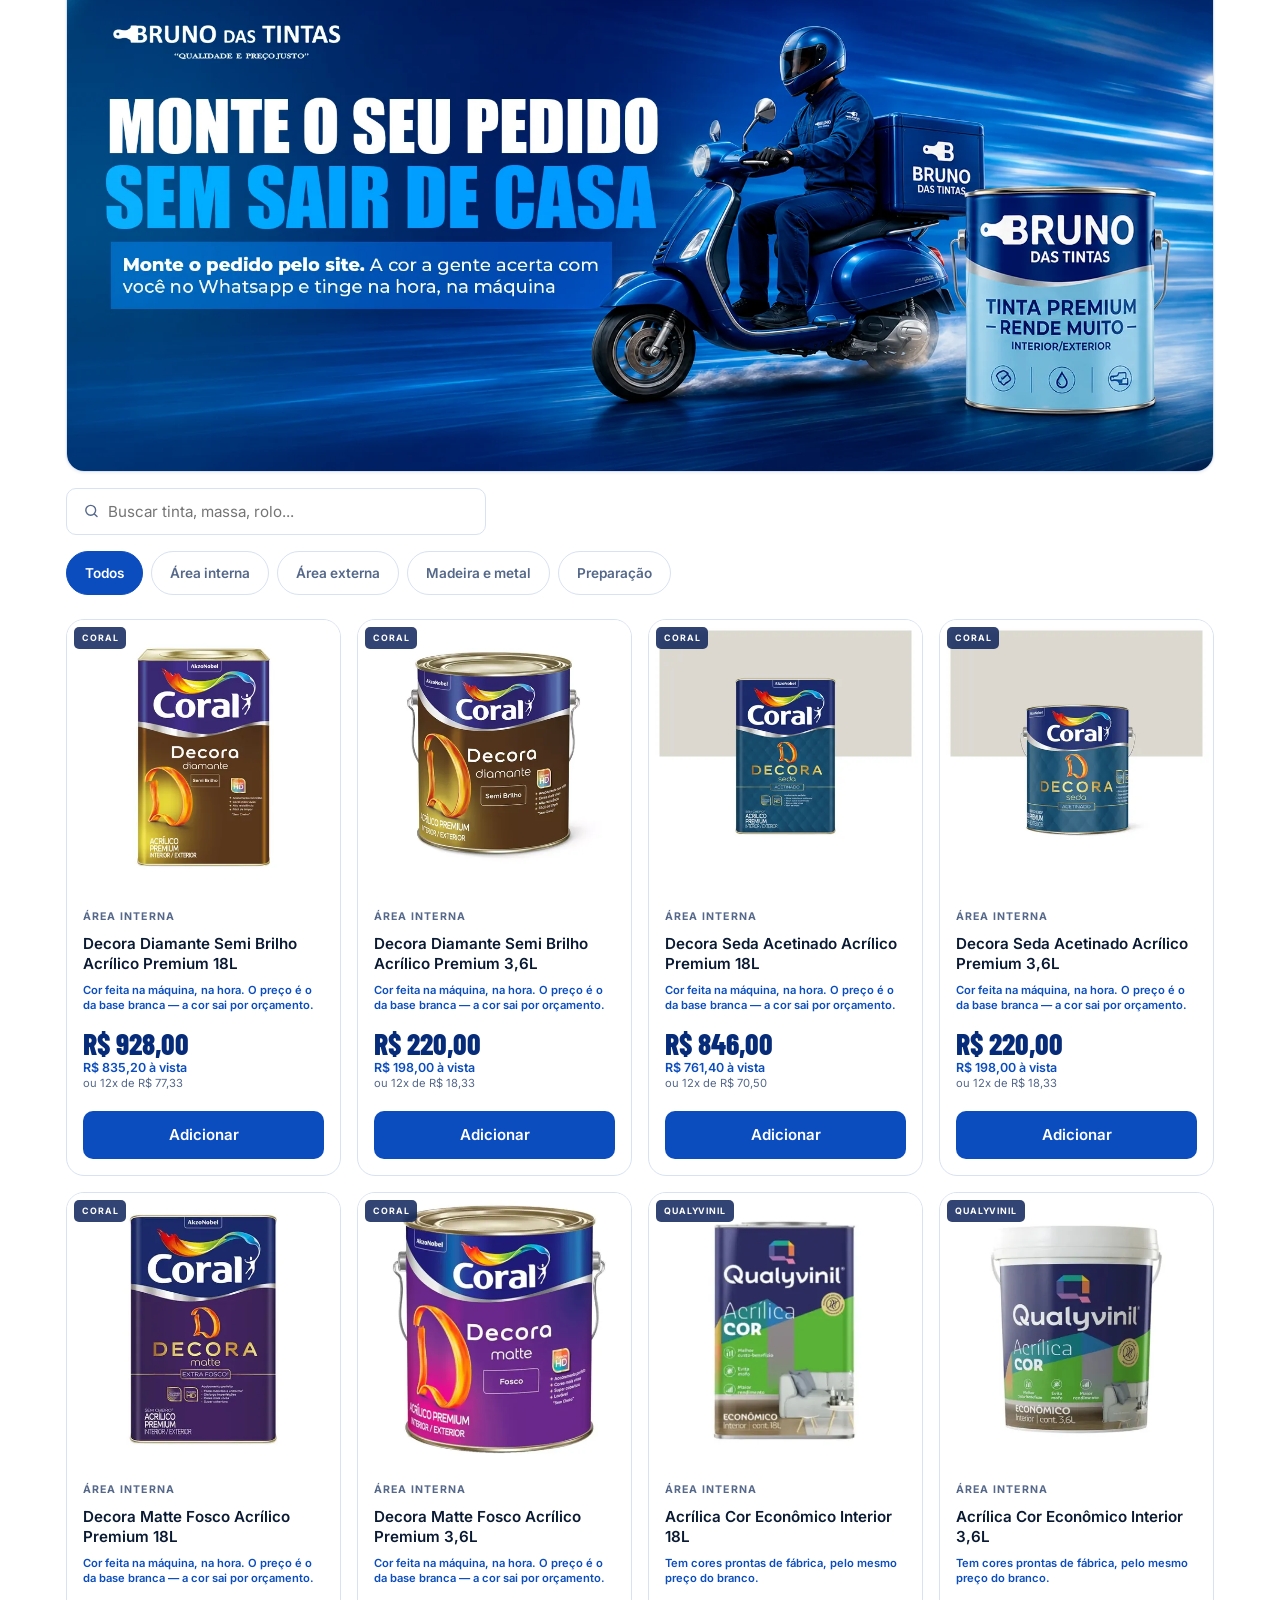
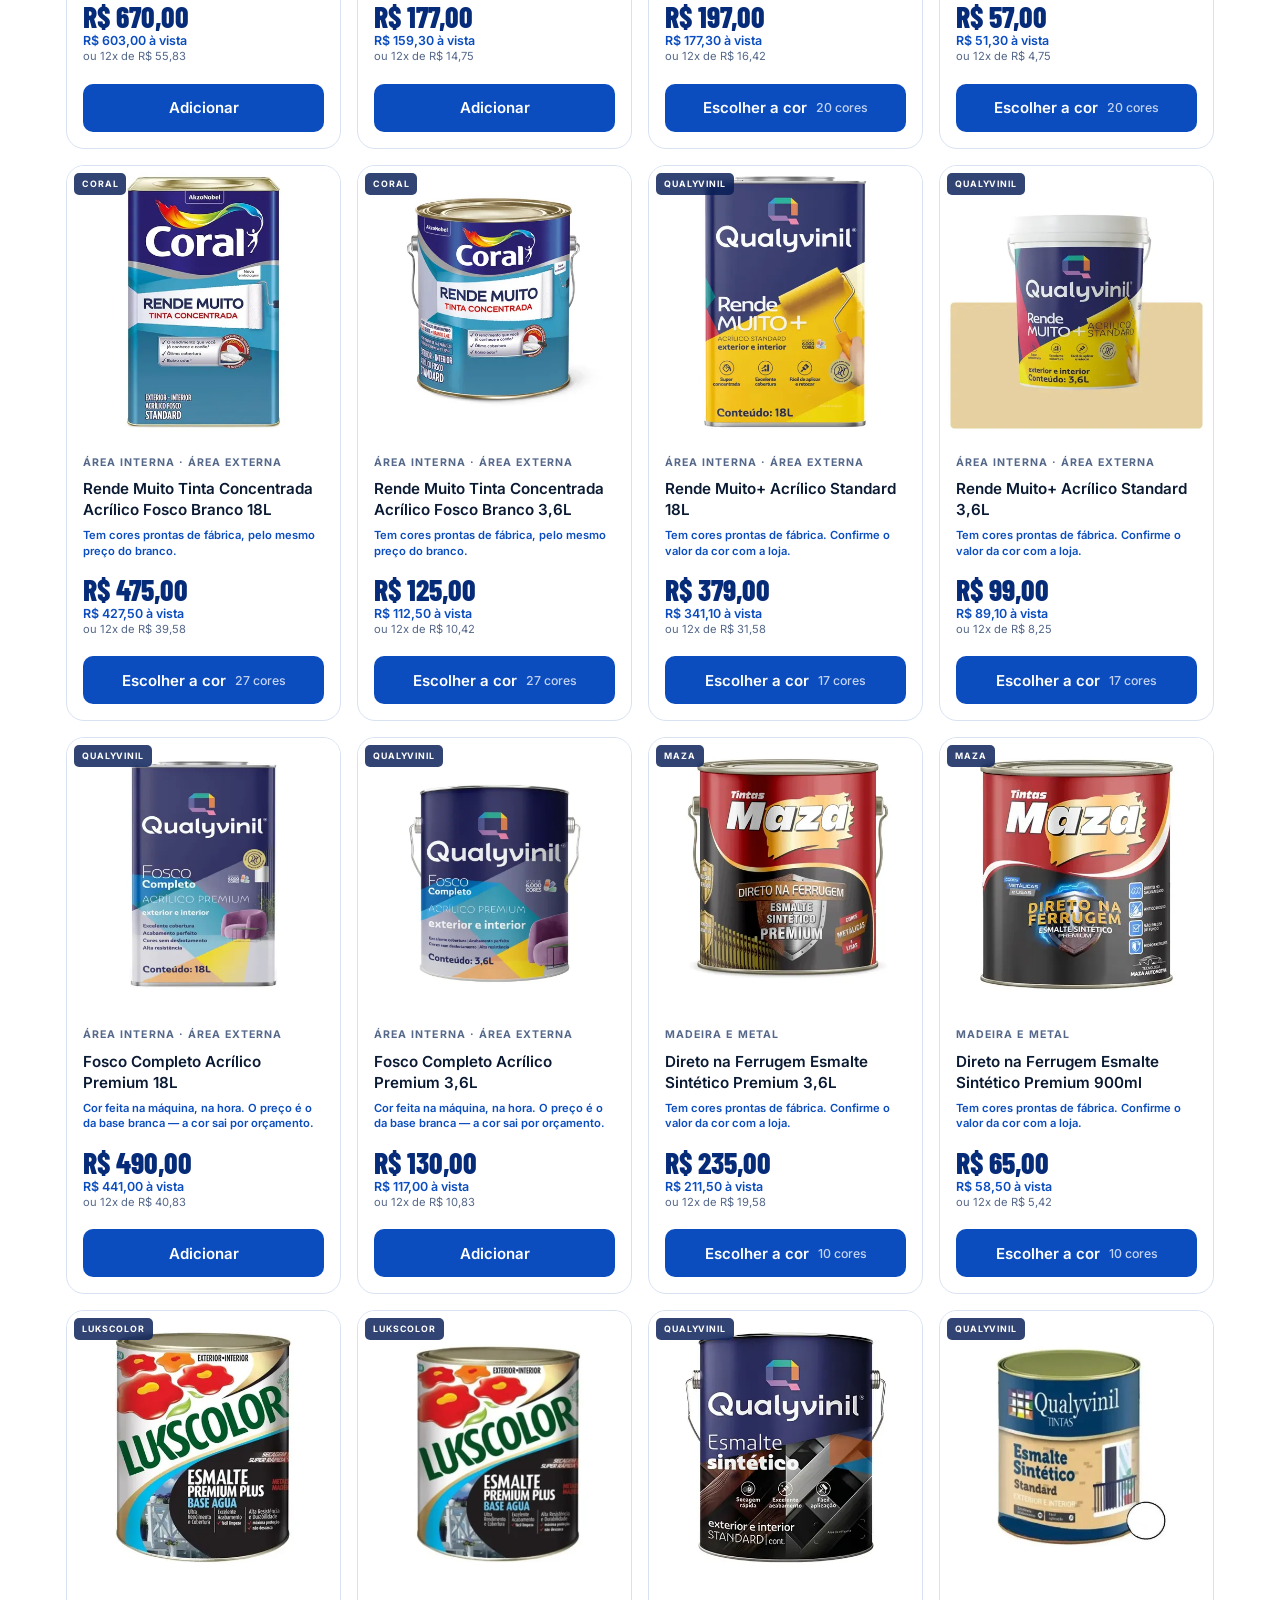
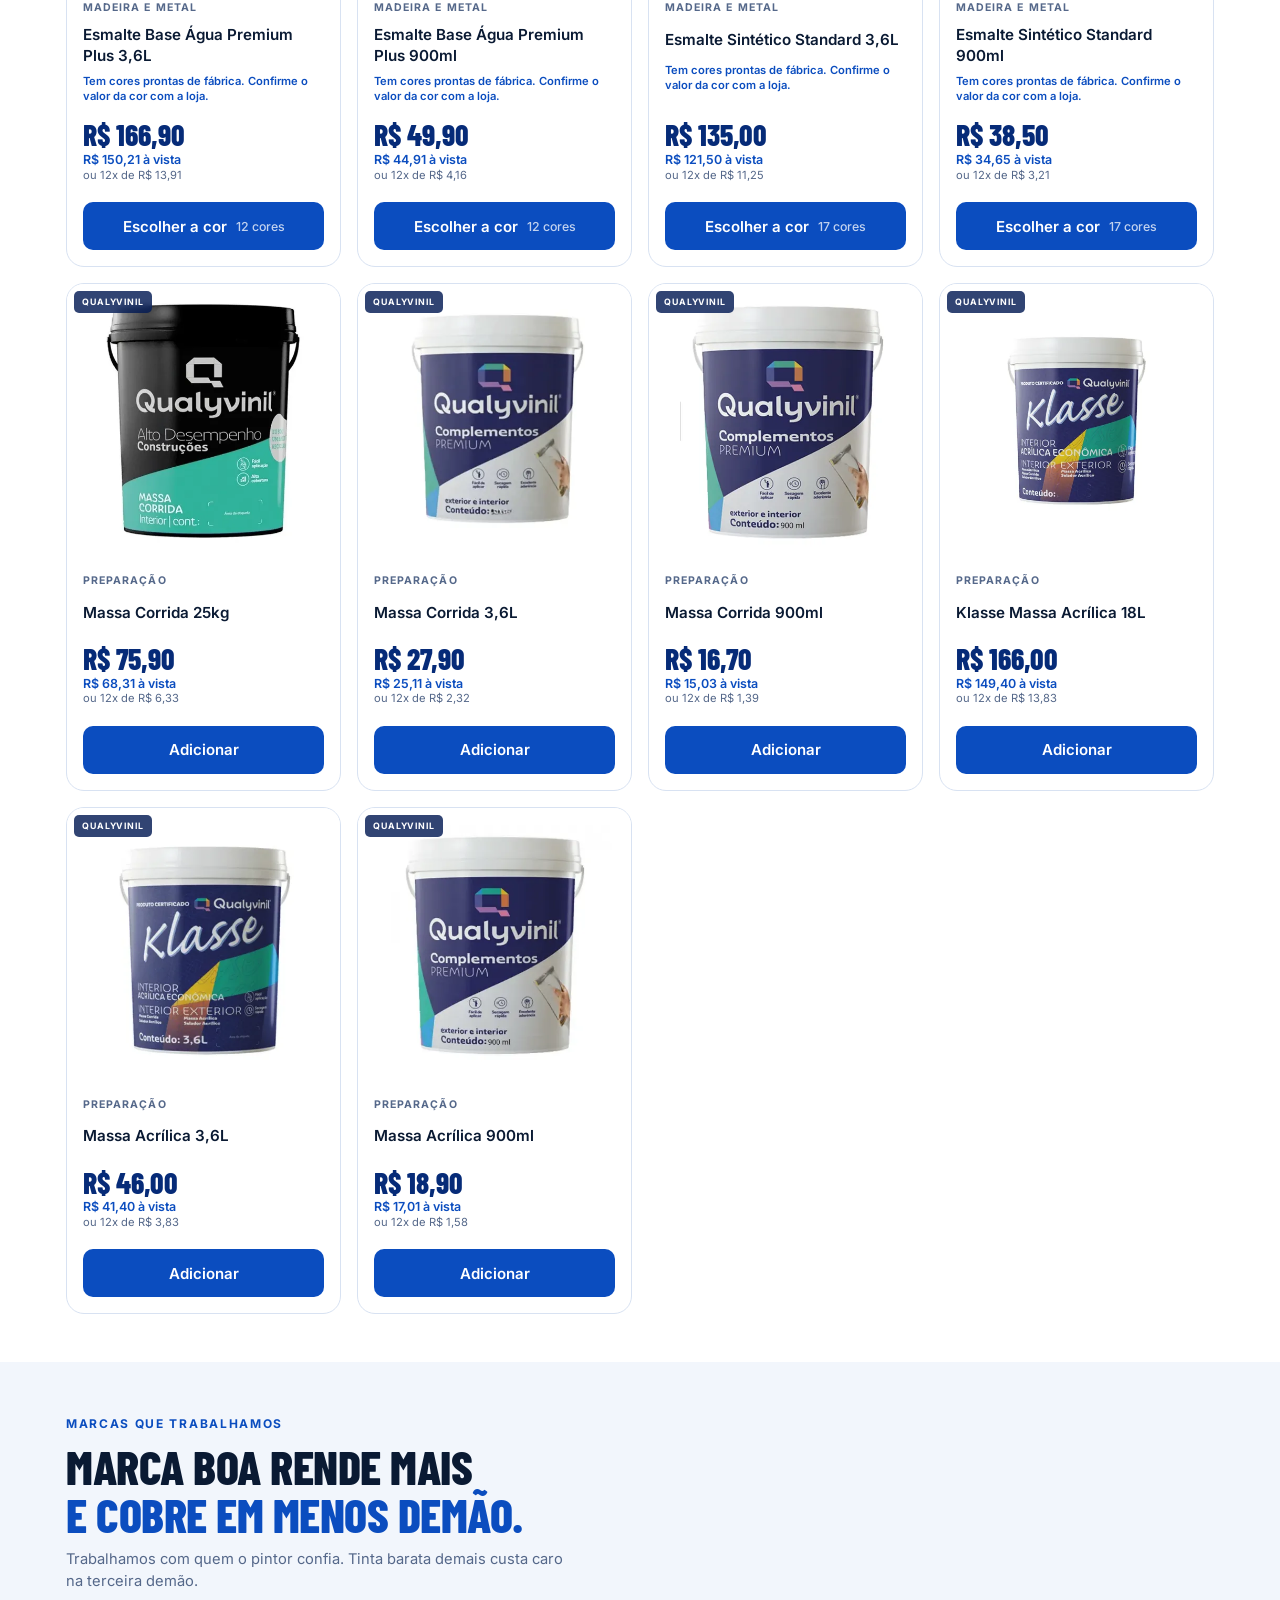
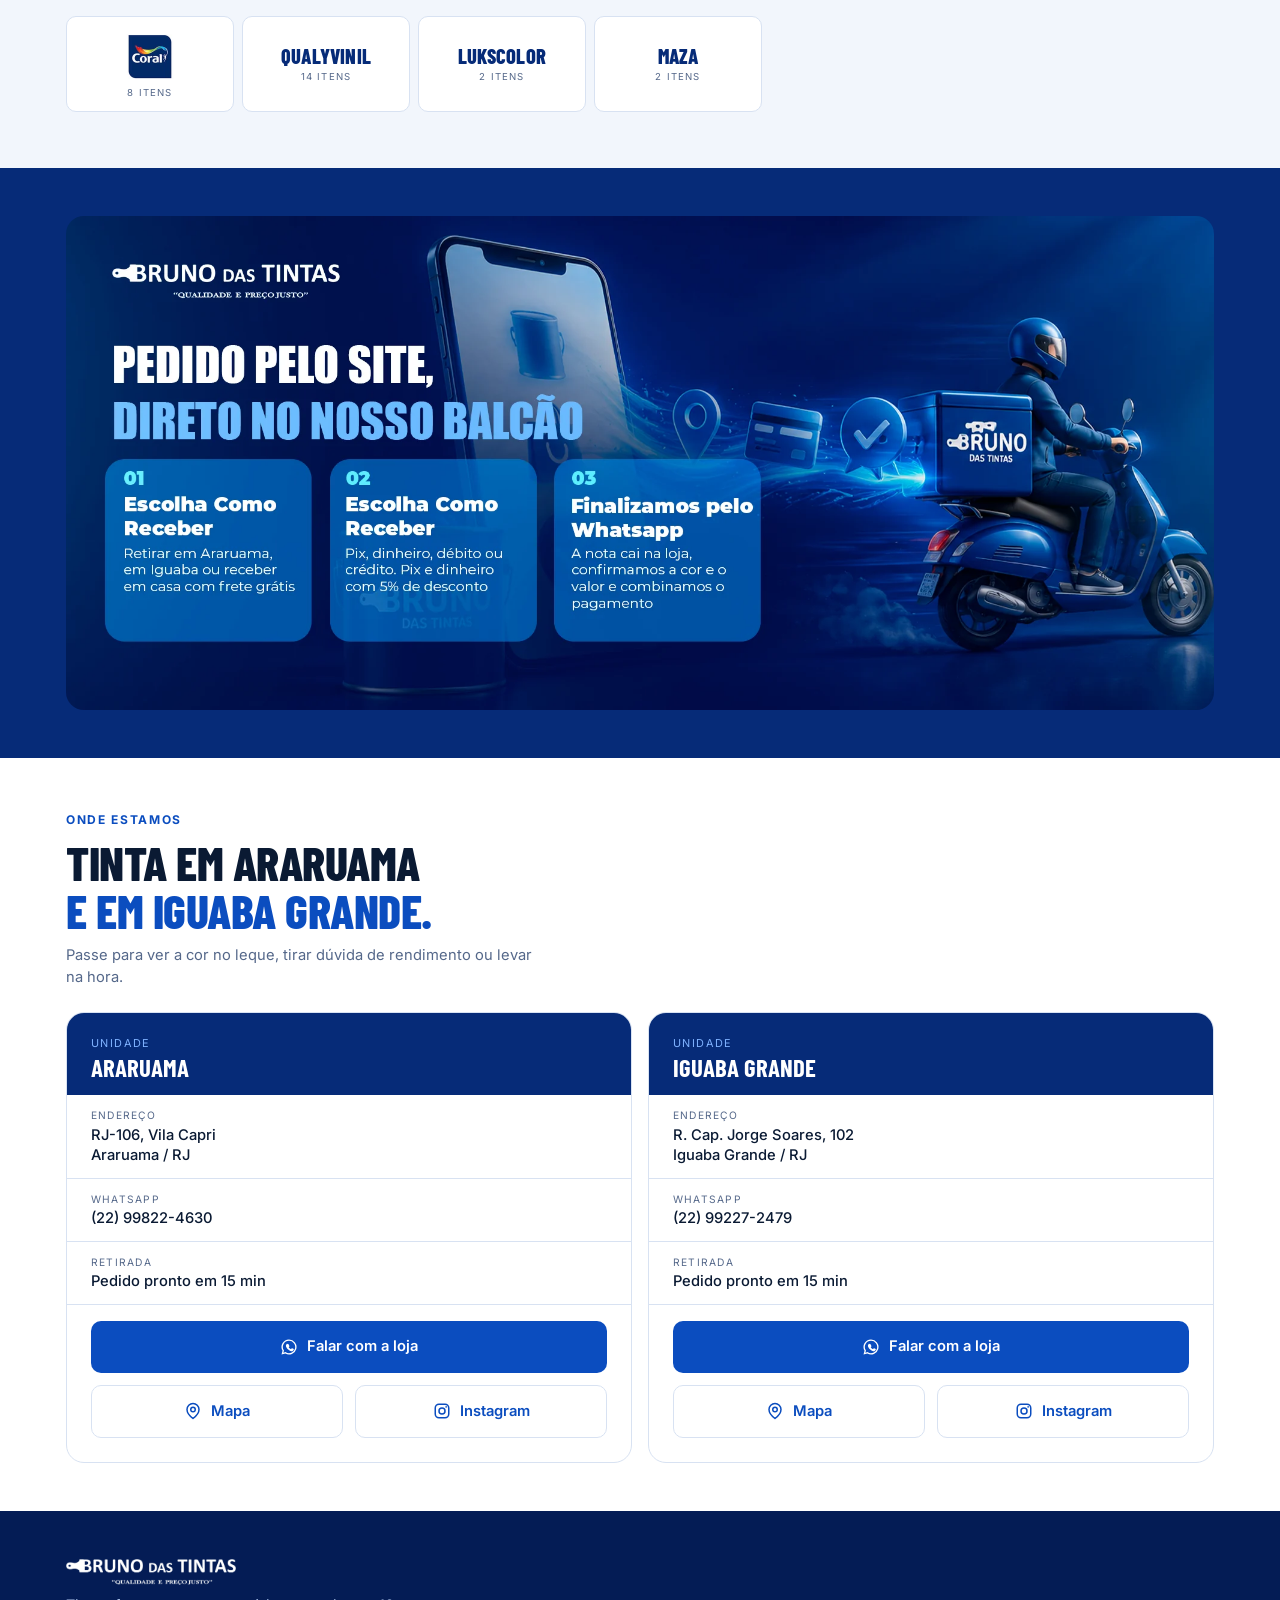
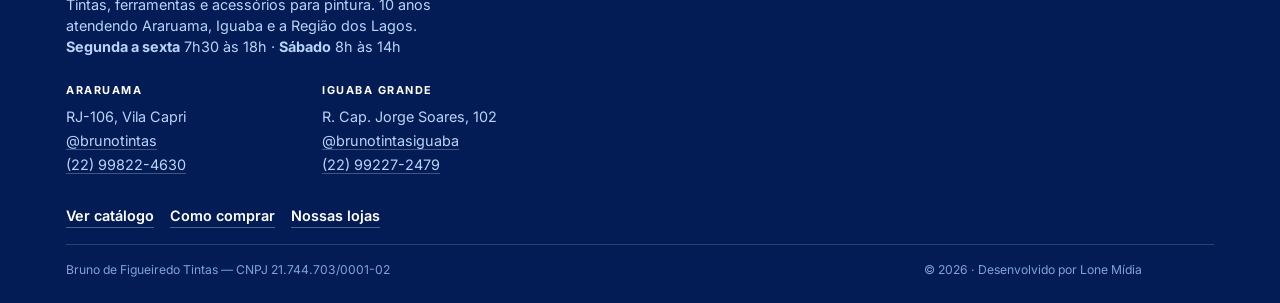
==== commit 747cdeb2: "Liga o site aos perfis reais do Google, que já existiam Eu tinha posto "criar os perfis no Google Bu" ====
--- a/index.html
+++ b/index.html
@@ -58,7 +58,8 @@
         "Região dos Lagos"
       ],
       "paymentAccepted": "Dinheiro, PIX, Cartão de débito, Cartão de crédito",
-      "hasMap": "https://www.google.com/maps/search/?api=1&query=Bruno+das+Tintas%2C+RJ-106%2C+Vila+Capri%2C+Araruama+-+RJ",
+      "hasMap": "https://maps.google.com/?cid=5107521781305132340",
+      "geo": { "@type": "GeoCoordinates", "latitude": -22.8698738, "longitude": -42.3238211 },
       "currenciesAccepted": "BRL",
       "slogan": "Qualidade e preço justo",
       "knowsAbout": [
@@ -83,7 +84,8 @@
         ]
       },
       "sameAs": [
-        "https://www.instagram.com/brunotintas/"
+        "https://www.instagram.com/brunotintas/",
+        "https://maps.google.com/?cid=5107521781305132340"
       ],
       "openingHoursSpecification": [
         {
@@ -130,7 +132,8 @@
         "Região dos Lagos"
       ],
       "paymentAccepted": "Dinheiro, PIX, Cartão de débito, Cartão de crédito",
-      "hasMap": "https://www.google.com/maps/search/?api=1&query=Bruno+das+Tintas%2C+Rua+Capit%C3%A3o+Jorge+Soares%2C+102%2C+Esta%C3%A7%C3%A3o%2C+Iguaba+Grande+-+RJ",
+      "hasMap": "https://maps.google.com/?cid=13705260537741603803",
+      "geo": { "@type": "GeoCoordinates", "latitude": -22.8341651, "longitude": -42.2261326 },
       "currenciesAccepted": "BRL",
       "slogan": "Qualidade e preço justo",
       "knowsAbout": [
@@ -155,7 +158,8 @@
         ]
       },
       "sameAs": [
-        "https://www.instagram.com/brunotintasiguaba/"
+        "https://www.instagram.com/brunotintasiguaba/",
+        "https://maps.google.com/?cid=13705260537741603803"
       ],
       "openingHoursSpecification": [
         {
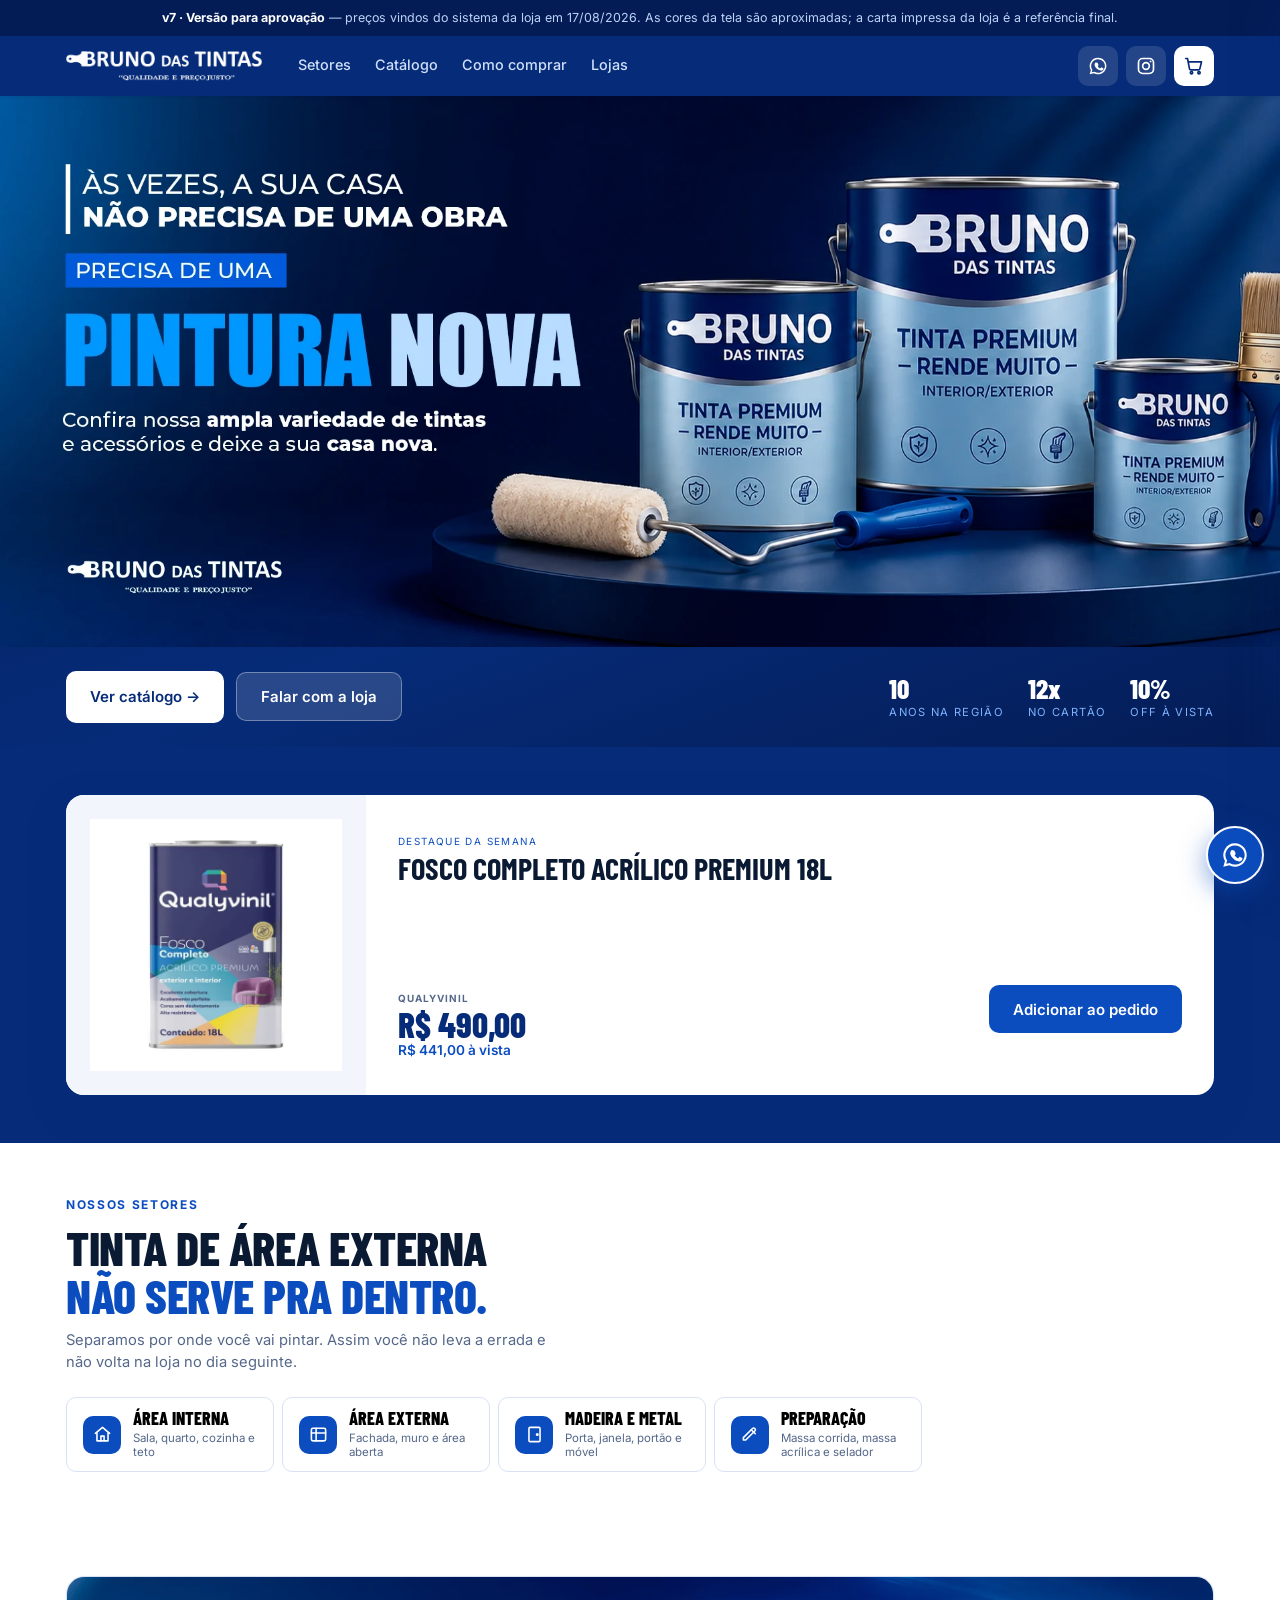
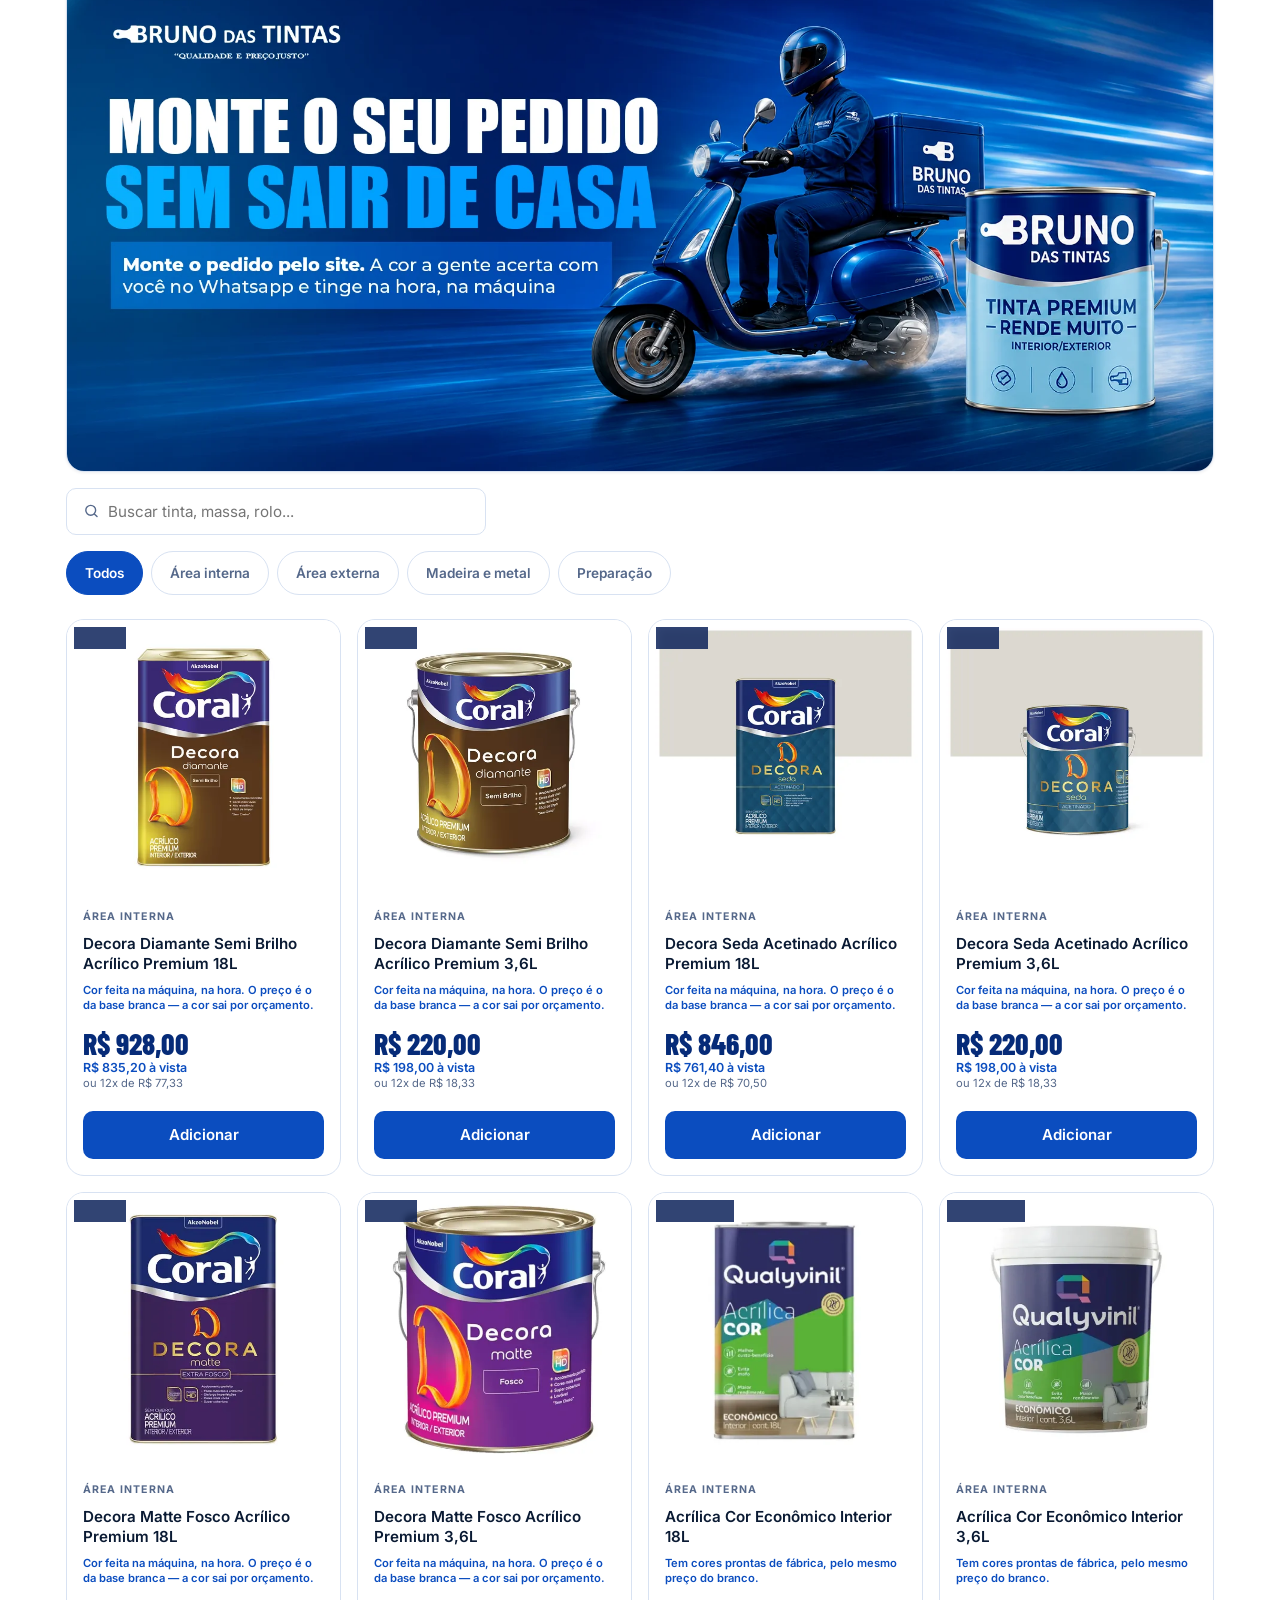
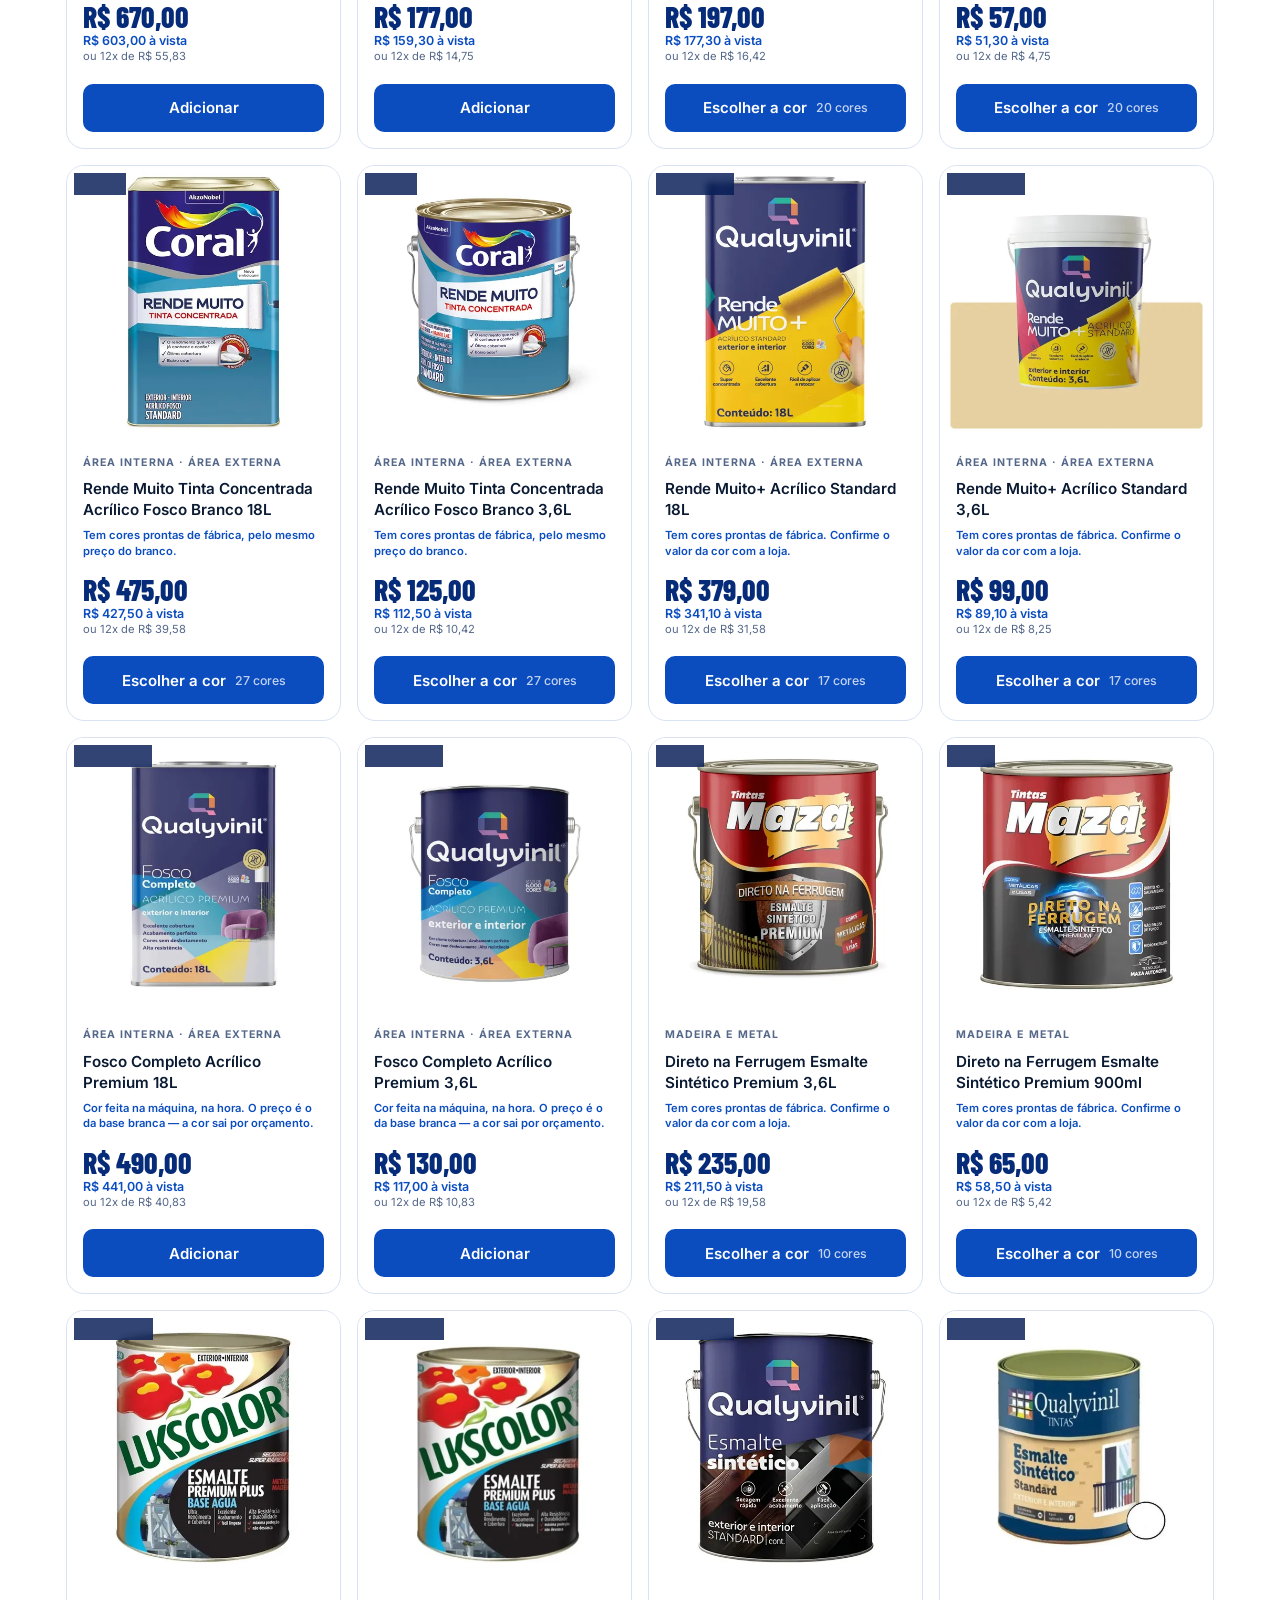
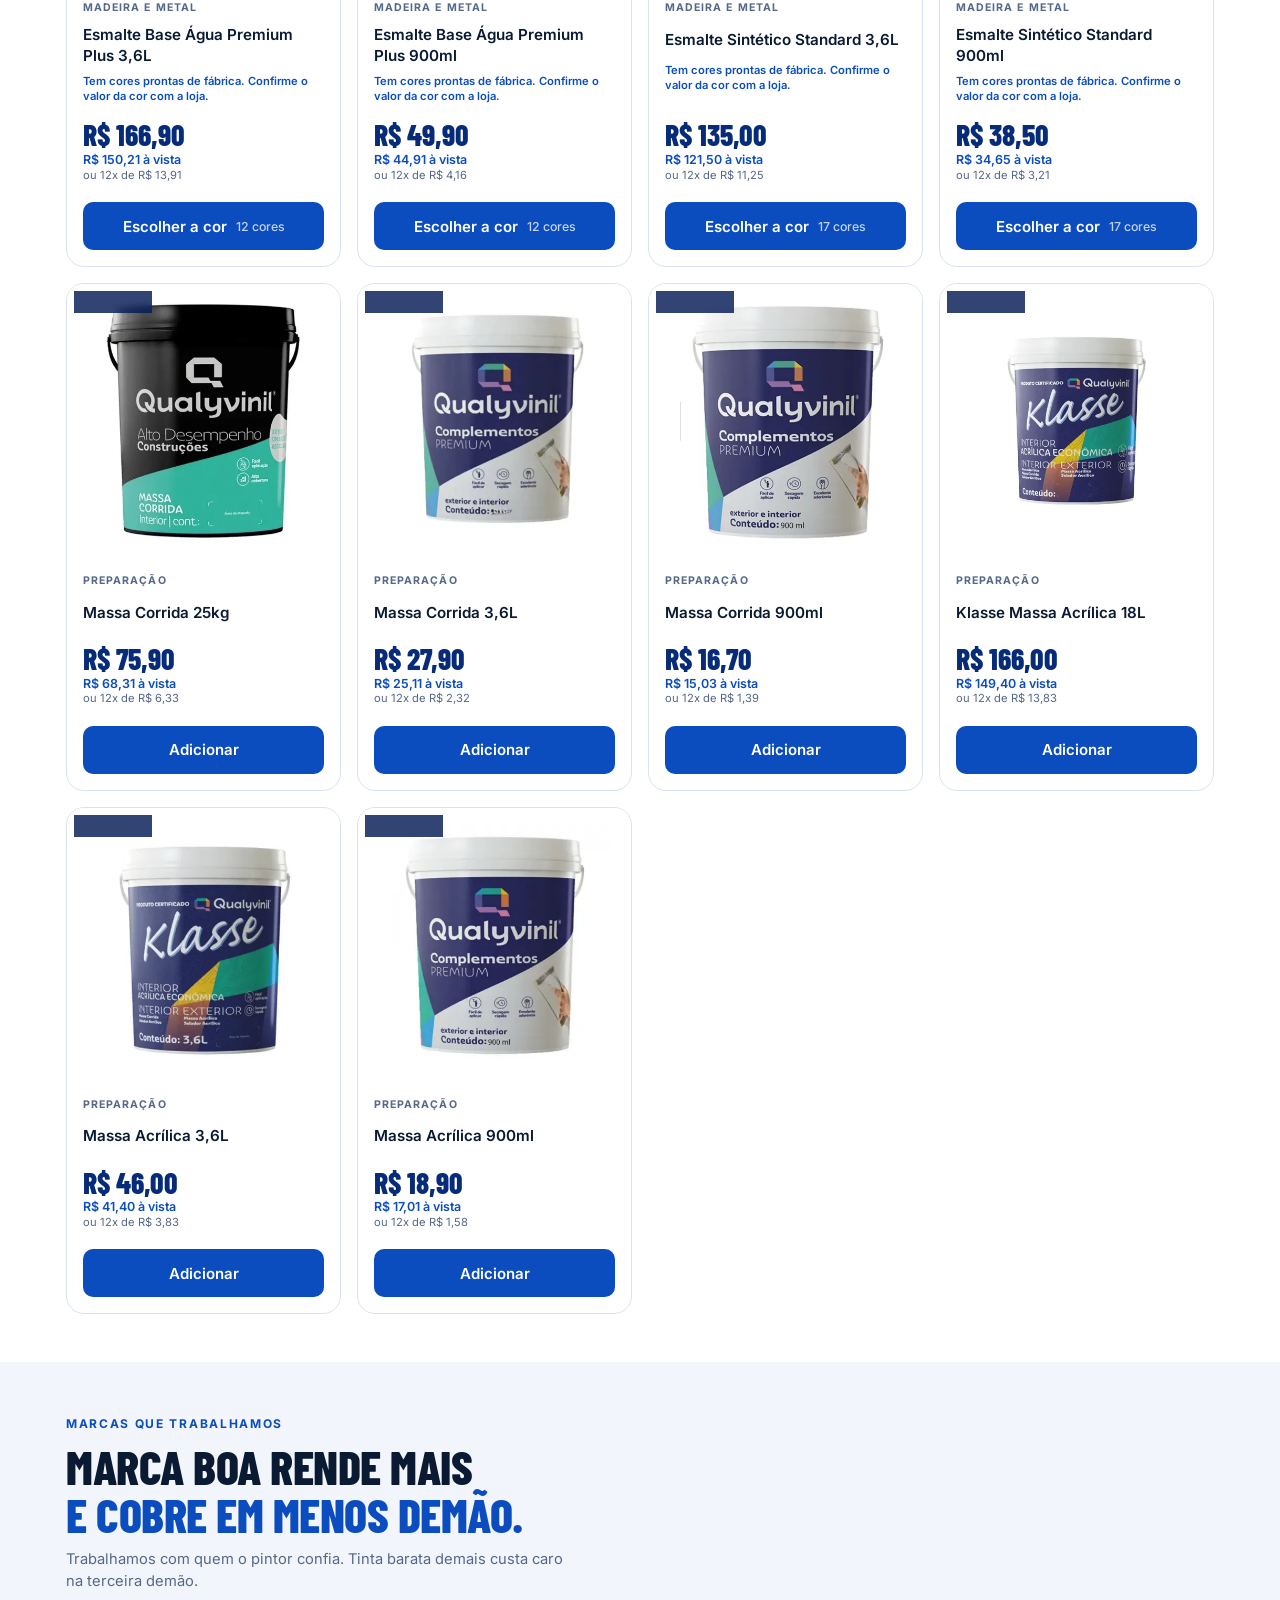
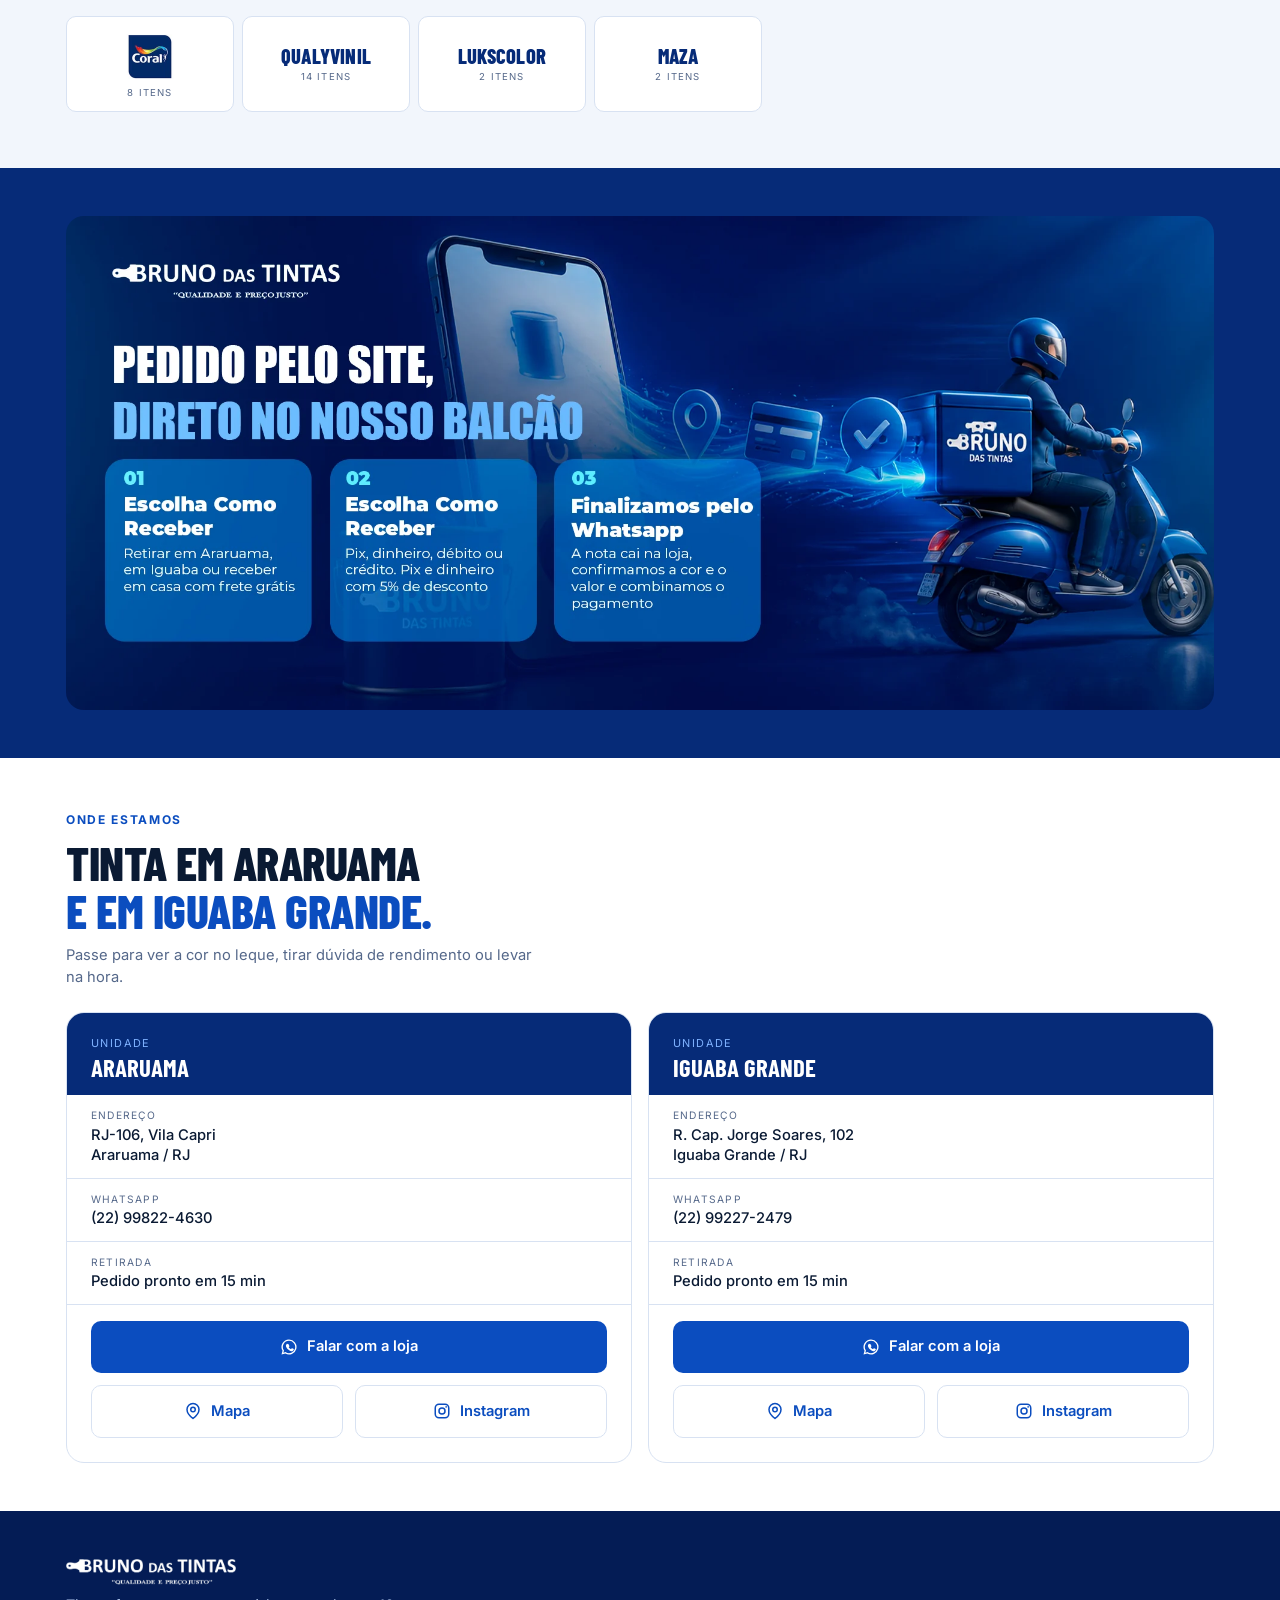
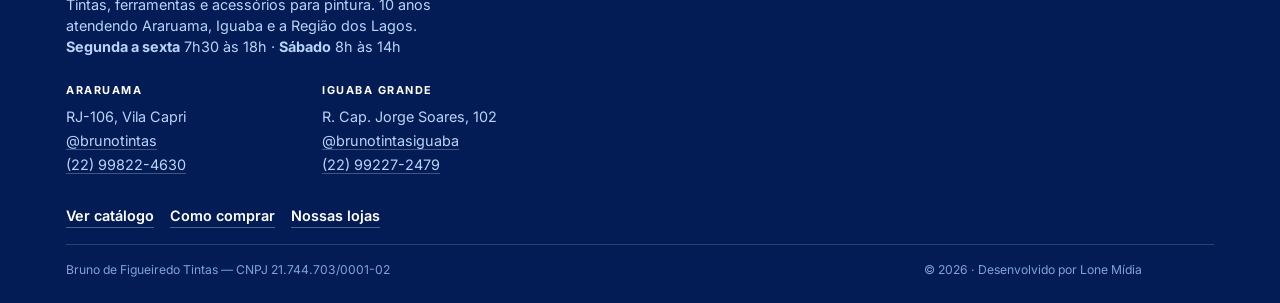
==== commit 8c853c9e: "Aponta o site para brunodastintas.com — o domínio é .com, não .com.br O Roberto registrou brunodasti" ====
--- a/index.html
+++ b/index.html
@@ -6,7 +6,7 @@
 <title>Loja de Tintas em Araruama e Iguaba Grande | Bruno das Tintas</title>
 <meta name="description" content="Loja de tintas em Araruama e Iguaba Grande. Tinta Coral, Qualyvinil, Lukscolor e Maza, esmalte, massa corrida e acrílica. Monte o pedido pelo site, retire em 15 minutos ou receba em casa com frete grátis na Região dos Lagos.">
 <meta name="theme-color" content="#062B78">
-<link rel="canonical" href="https://www.brunodastintas.com.br/">
+<link rel="canonical" href="https://www.brunodastintas.com/">
 <link rel="icon" type="image/png" href="favicon.png">
 <link rel="apple-touch-icon" href="apple-touch-icon.png">
 <meta name="apple-mobile-web-app-capable" content="yes">
@@ -20,9 +20,9 @@
 <meta name="application-name" content="Bruno das Tintas">
 <meta property="og:title" content="Bruno das Tintas — Araruama e Iguaba">
 <meta property="og:description" content="Loja de tintas em Araruama e Iguaba Grande. Monte seu pedido pelo site, retire em 15 minutos ou receba em casa com frete grátis.">
-<meta property="og:image" content="https://www.brunodastintas.com.br/artes/capa.webp">
+<meta property="og:image" content="https://www.brunodastintas.com/artes/capa.webp">
 <meta property="og:type" content="website">
-<meta property="og:url" content="https://www.brunodastintas.com.br/">
+<meta property="og:url" content="https://www.brunodastintas.com/">
 <meta property="og:locale" content="pt_BR">
 <meta property="og:site_name" content="Bruno das Tintas">
 <meta name="twitter:card" content="summary_large_image">
@@ -36,13 +36,13 @@
   "@graph": [
     {
       "@type": "HardwareStore",
-      "@id": "https://www.brunodastintas.com.br/#araruama",
+      "@id": "https://www.brunodastintas.com/#araruama",
       "name": "Bruno das Tintas — Araruama",
       "legalName": "Bruno de Figueiredo Tintas",
       "description": "Loja de tintas, ferramentas e acessórios para pintura em Araruama, RJ.",
-      "url": "https://www.brunodastintas.com.br/",
+      "url": "https://www.brunodastintas.com/",
       "telephone": "+5522998224630",
-      "image": "https://www.brunodastintas.com.br/artes/capa.webp",
+      "image": "https://www.brunodastintas.com/artes/capa.webp",
       "priceRange": "$$",
       "address": {
         "@type": "PostalAddress",
@@ -110,13 +110,13 @@
     },
     {
       "@type": "HardwareStore",
-      "@id": "https://www.brunodastintas.com.br/#iguaba",
+      "@id": "https://www.brunodastintas.com/#iguaba",
       "name": "Bruno das Tintas — Iguaba Grande",
       "legalName": "Bruno de Figueiredo Tintas",
       "description": "Loja de tintas, ferramentas e acessórios para pintura em Iguaba Grande, RJ.",
-      "url": "https://www.brunodastintas.com.br/",
+      "url": "https://www.brunodastintas.com/",
       "telephone": "+5522992272479",
-      "image": "https://www.brunodastintas.com.br/artes/capa.webp",
+      "image": "https://www.brunodastintas.com/artes/capa.webp",
       "priceRange": "$$",
       "address": {
         "@type": "PostalAddress",
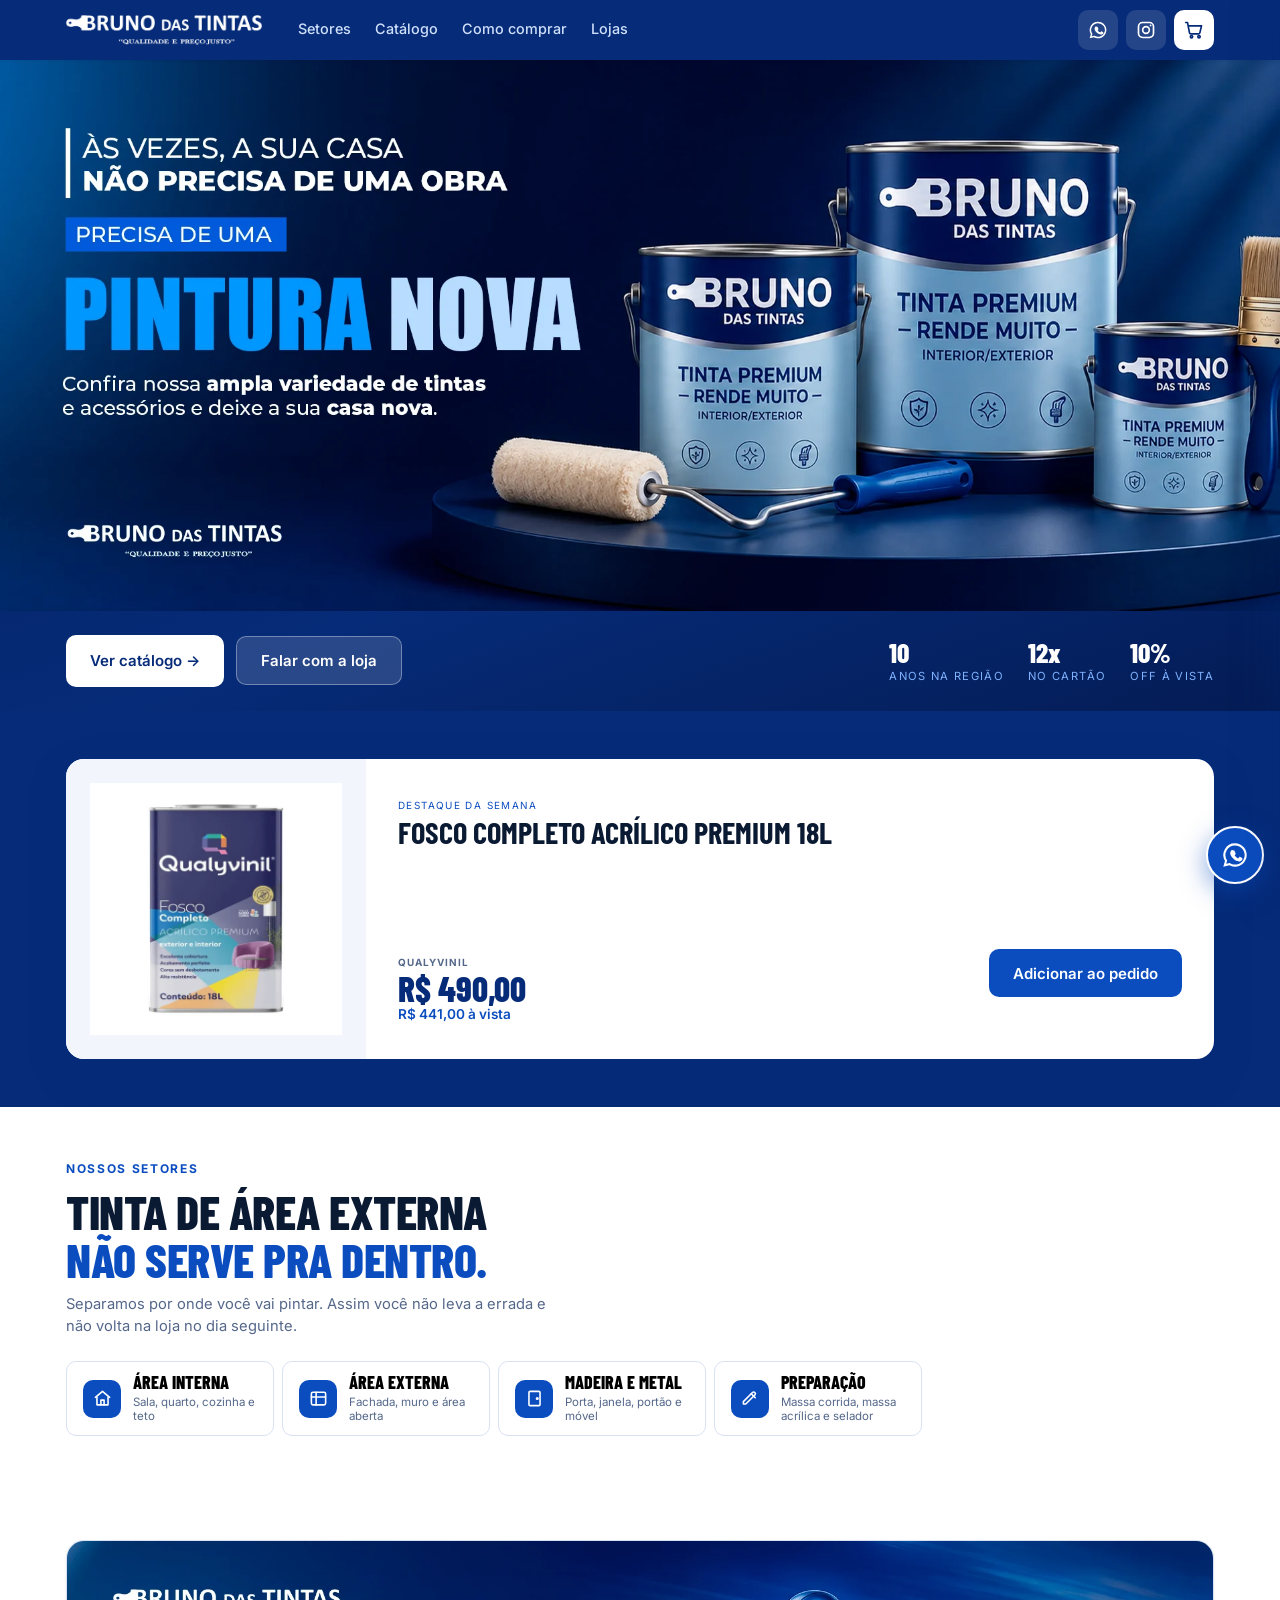
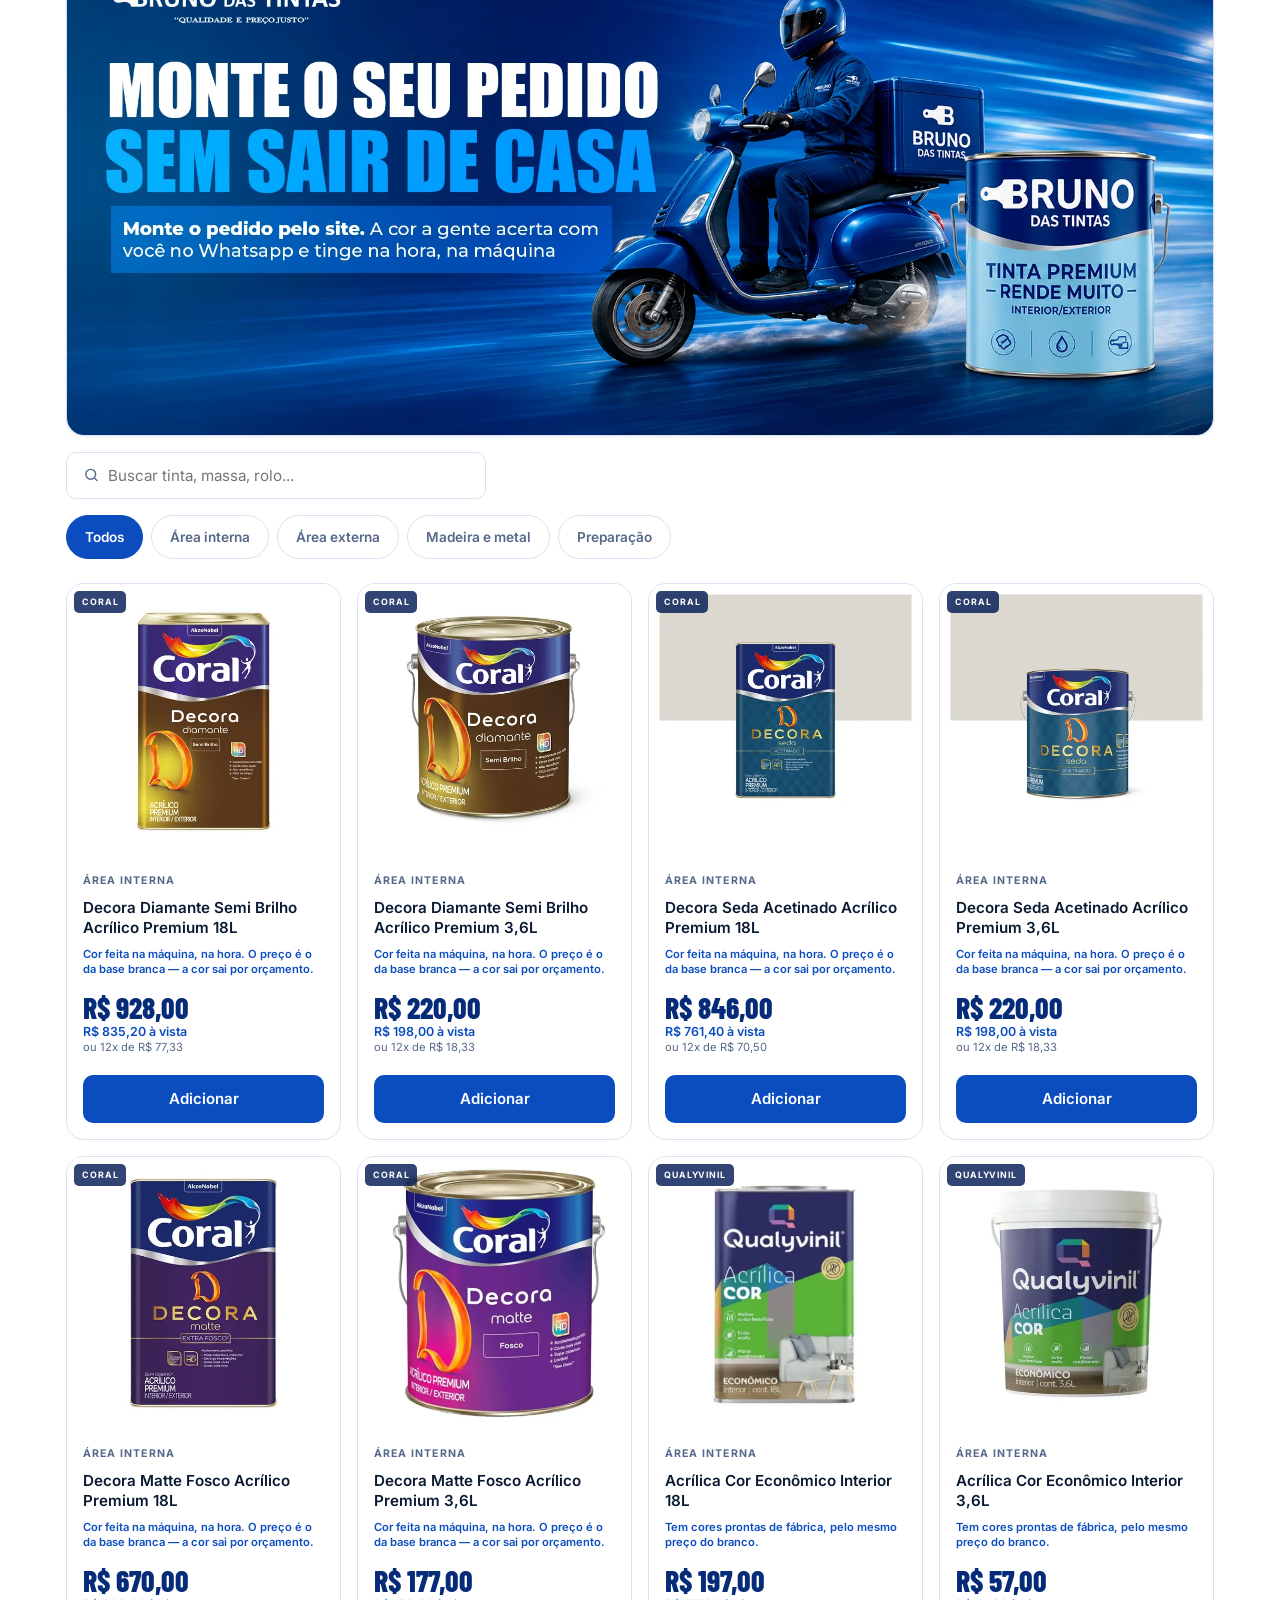
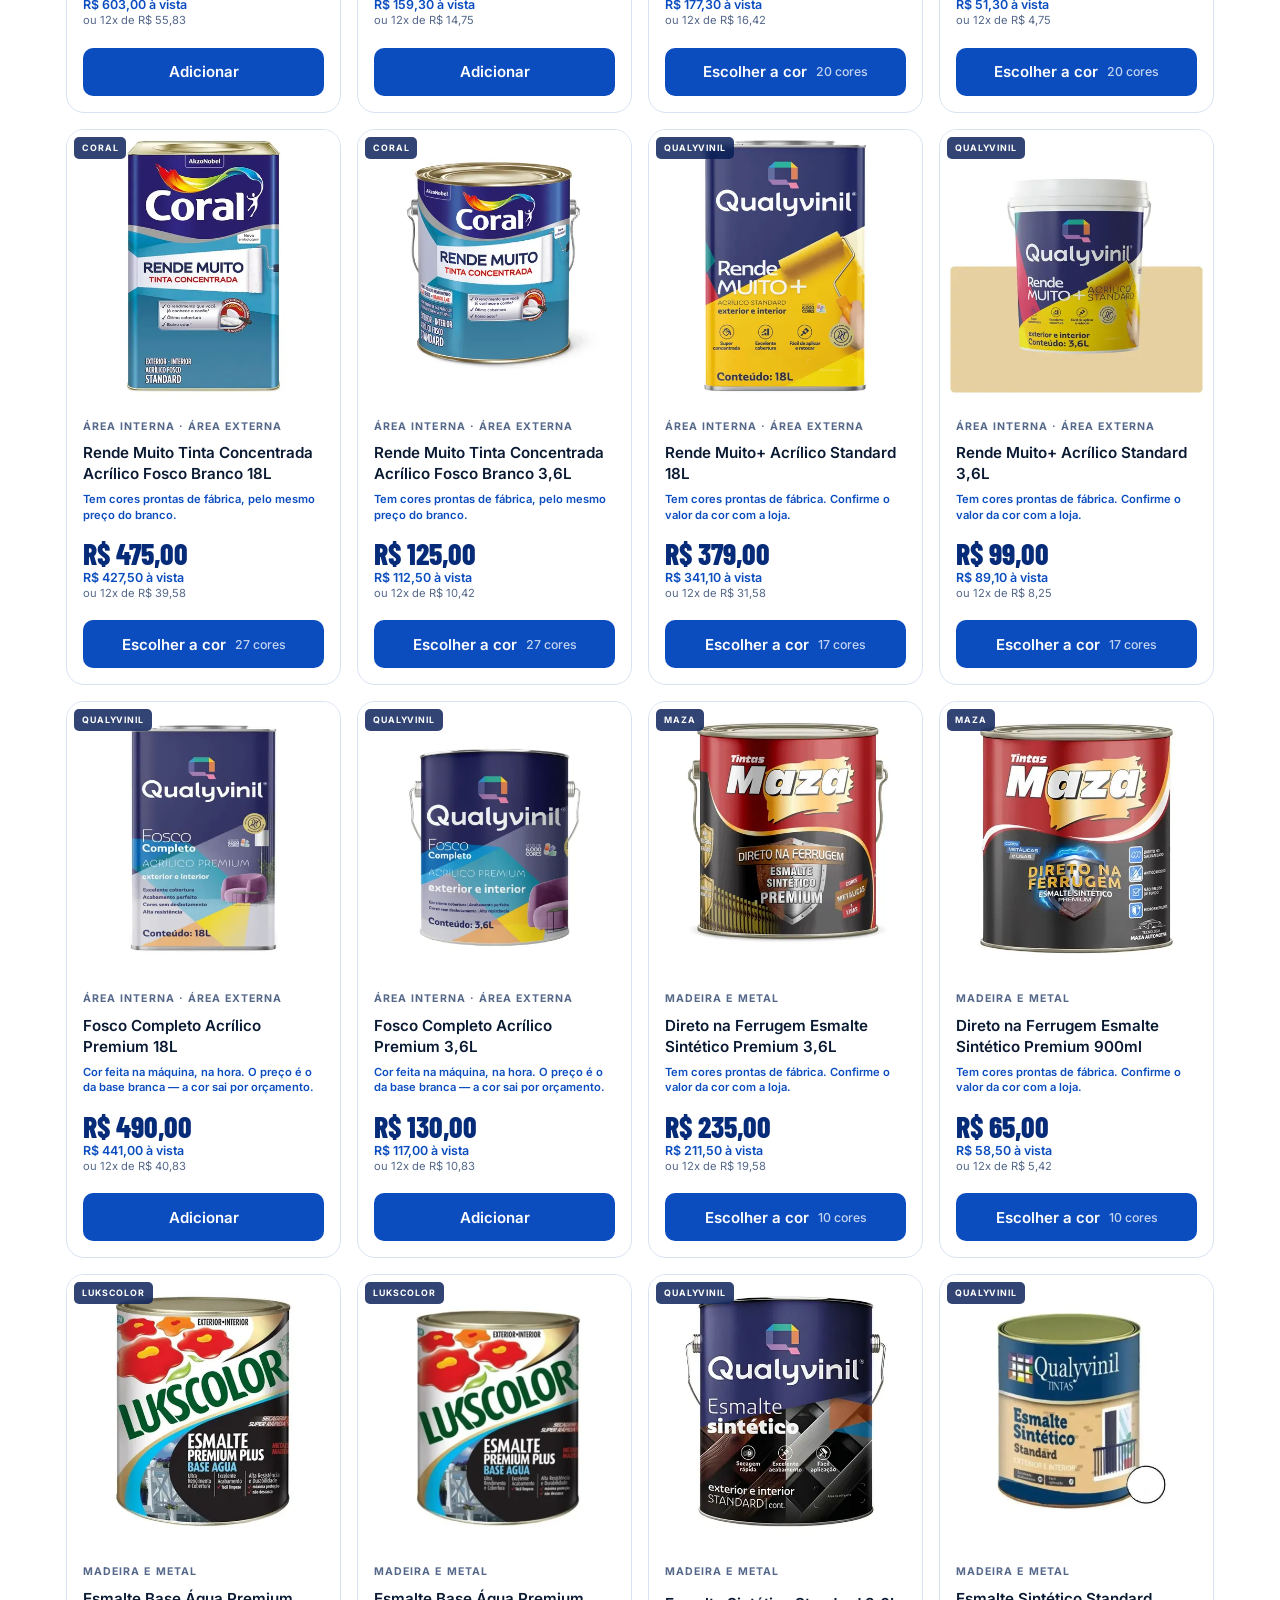
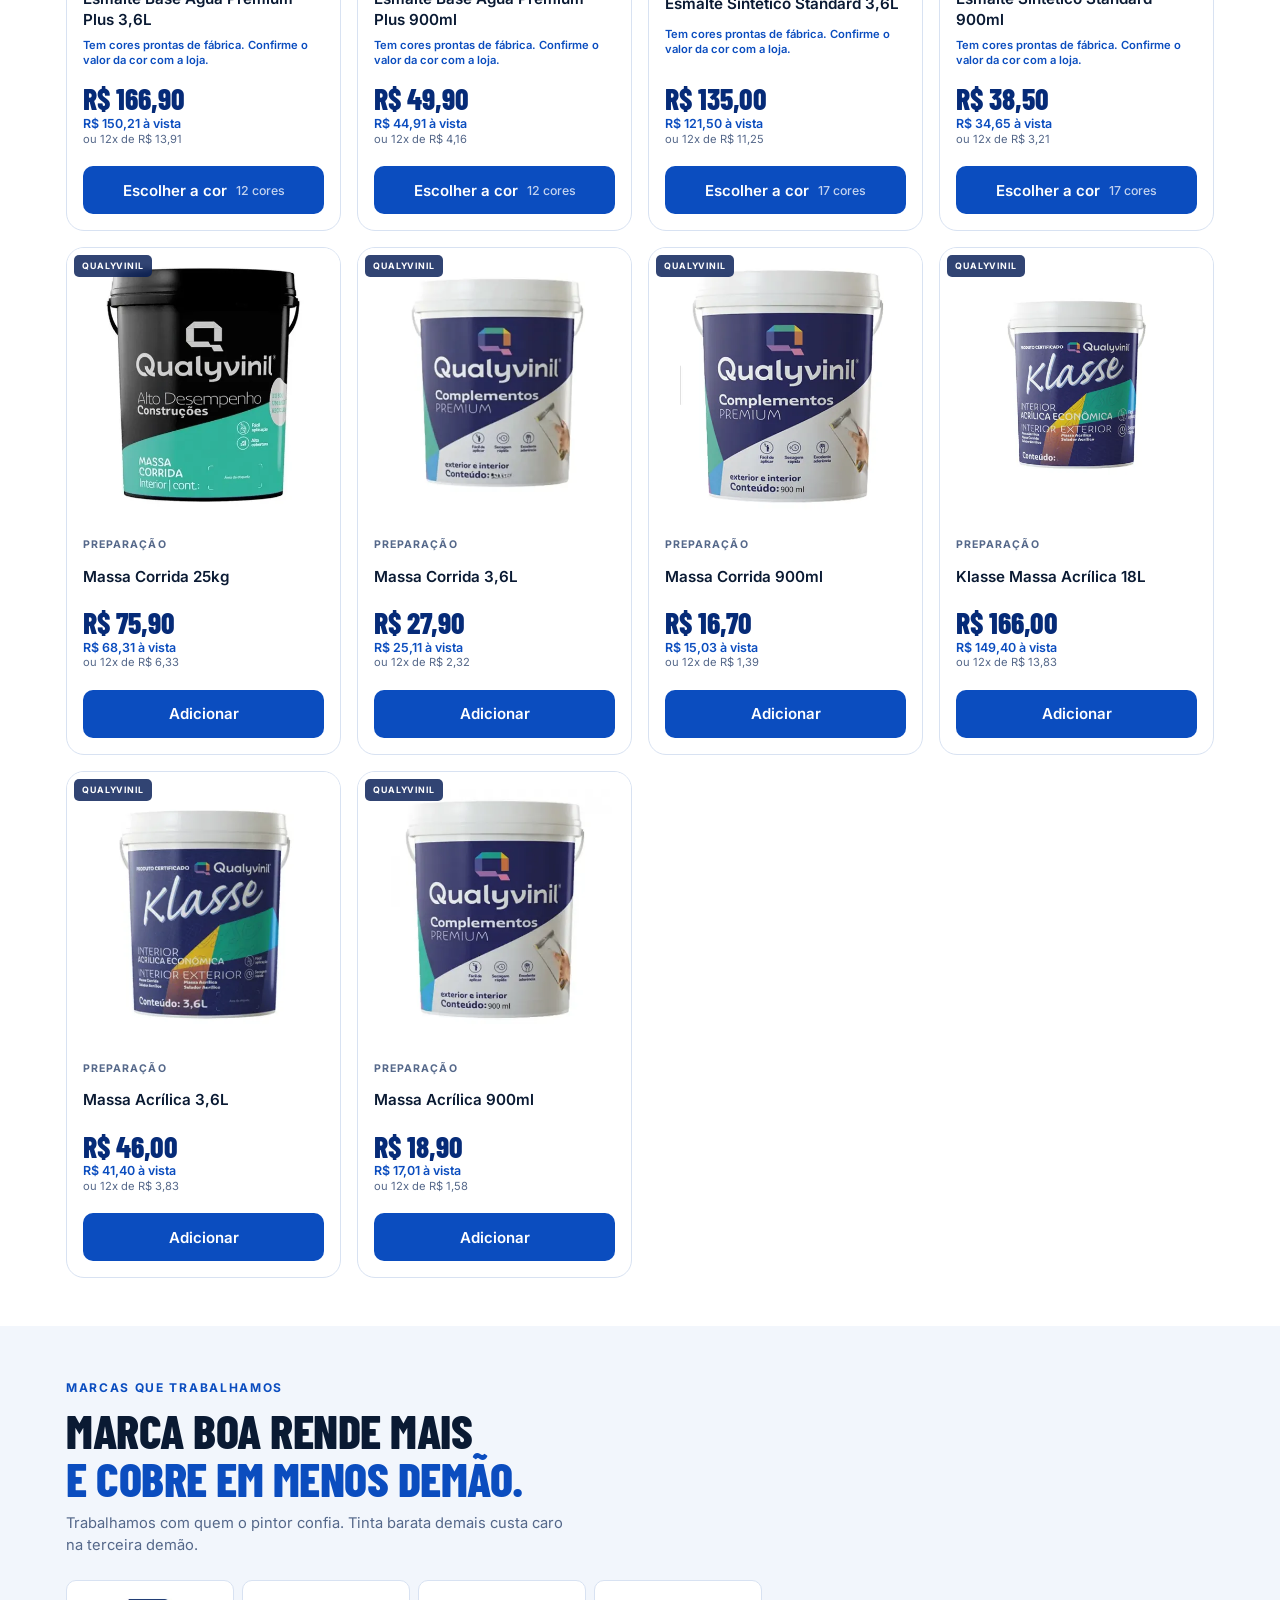
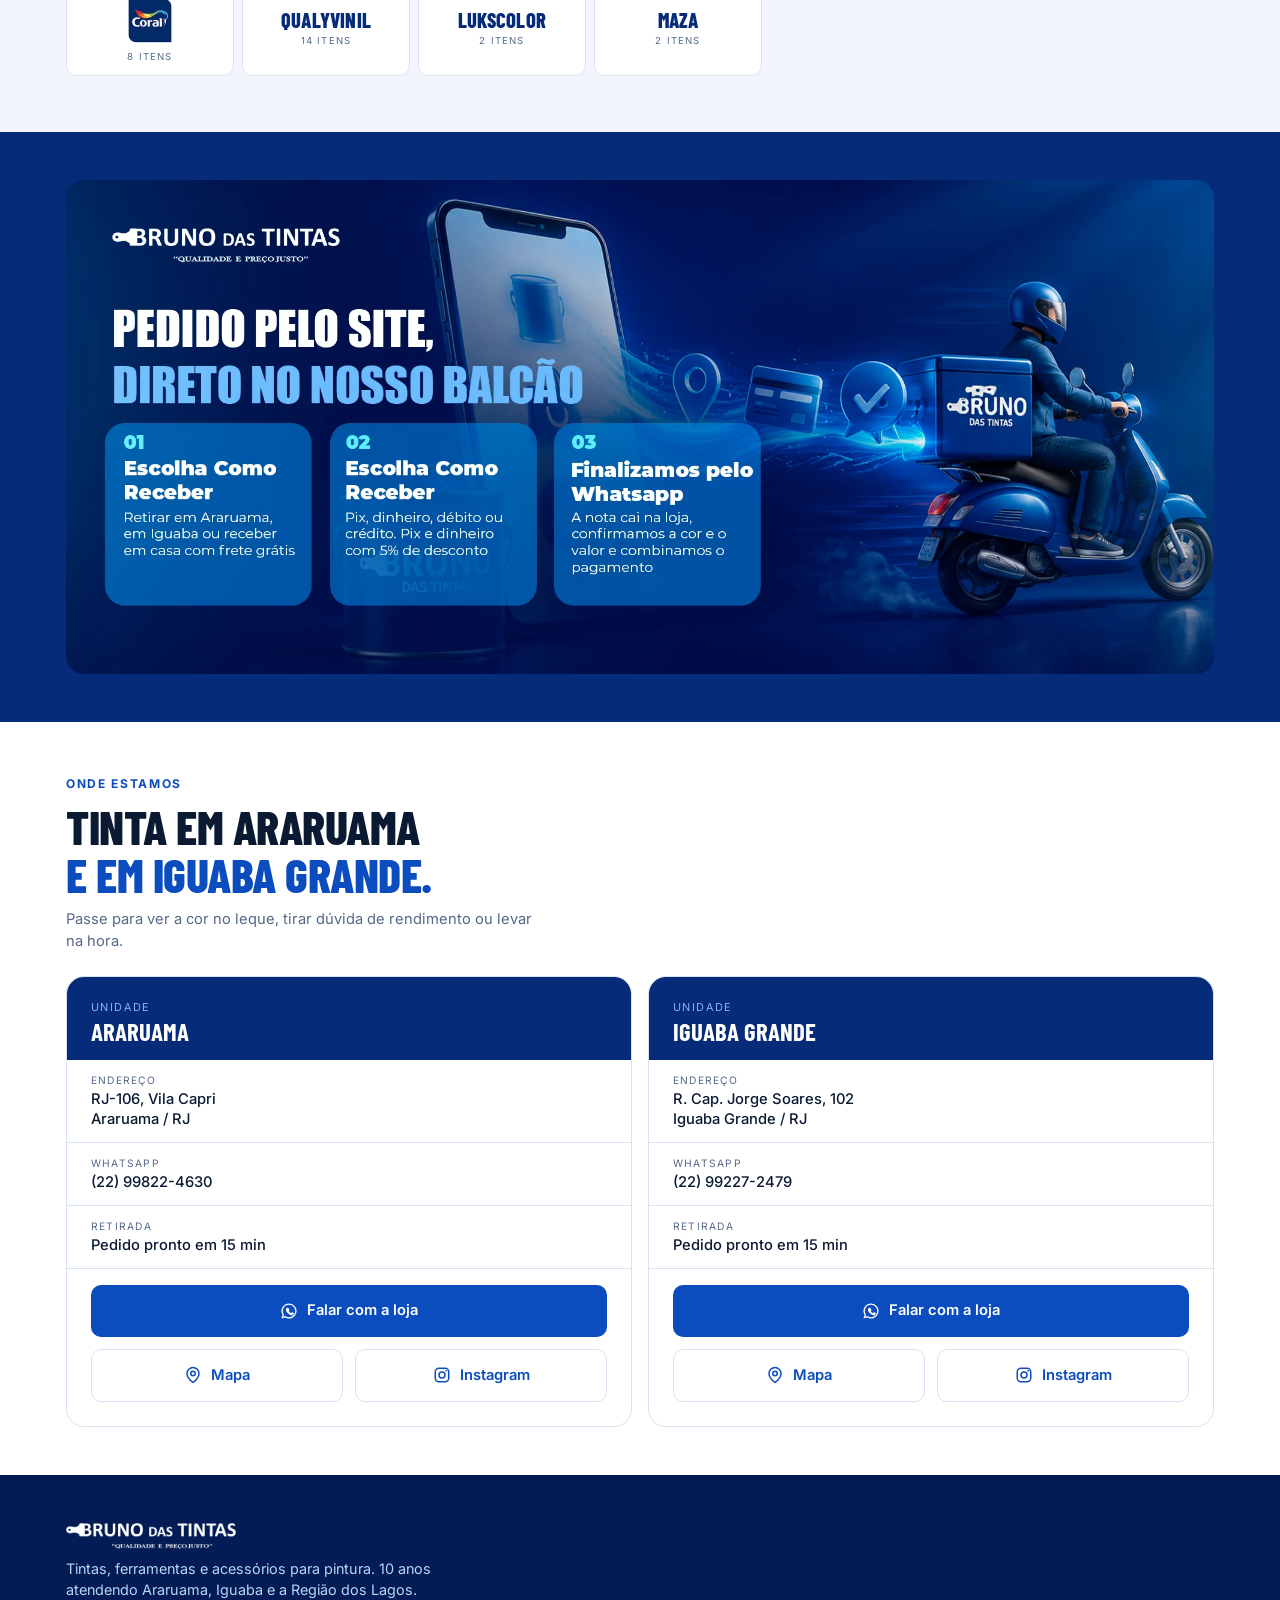
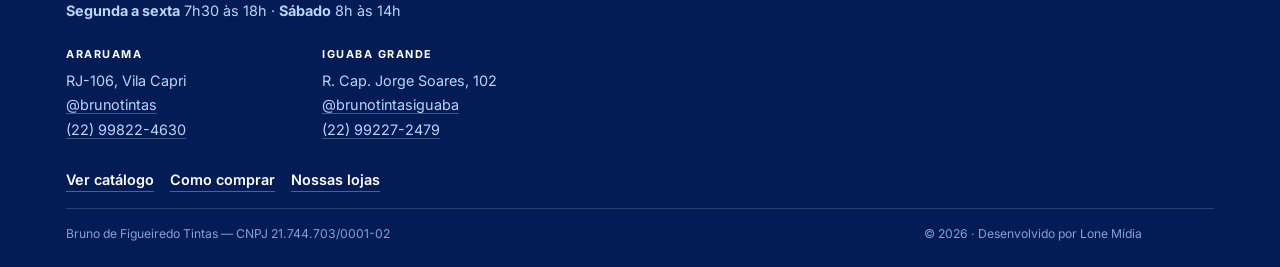
==== commit 34ee7321: "Abre o site para o Google: domínio apontado, noindex fora O brunodastintas.com foi apontado para a V" ====
--- a/index.html
+++ b/index.html
@@ -189,7 +189,6 @@
 <body>
 
 <a class="skip" href="#catalogo">Pular para o catálogo</a>
-<div class="mvp-bar"><b>v7 &middot; Versão para aprovação</b> — preços vindos do sistema da loja em 17/08/2026. As cores da tela são aproximadas; a carta impressa da loja é a referência final.</div>
 
 <header class="topo">
   <div class="topo__linha">
--- a/styles.css
+++ b/styles.css
@@ -52,8 +52,6 @@
   *,*::before,*::after{animation-duration:.01ms !important;transition-duration:.01ms !important;scroll-behavior:auto !important}
 }
 
-.mvp-bar{background:var(--azul-noite);color:#BBD3F7;font-size:.78rem;text-align:center;padding:var(--e2) var(--e4)}
-.mvp-bar b{color:#fff}
 
 /* ---------- topo ---------- */
 .topo{position:sticky;top:0;z-index:40;background:var(--azul-profundo);color:var(--branco);box-shadow:var(--sombra)}
